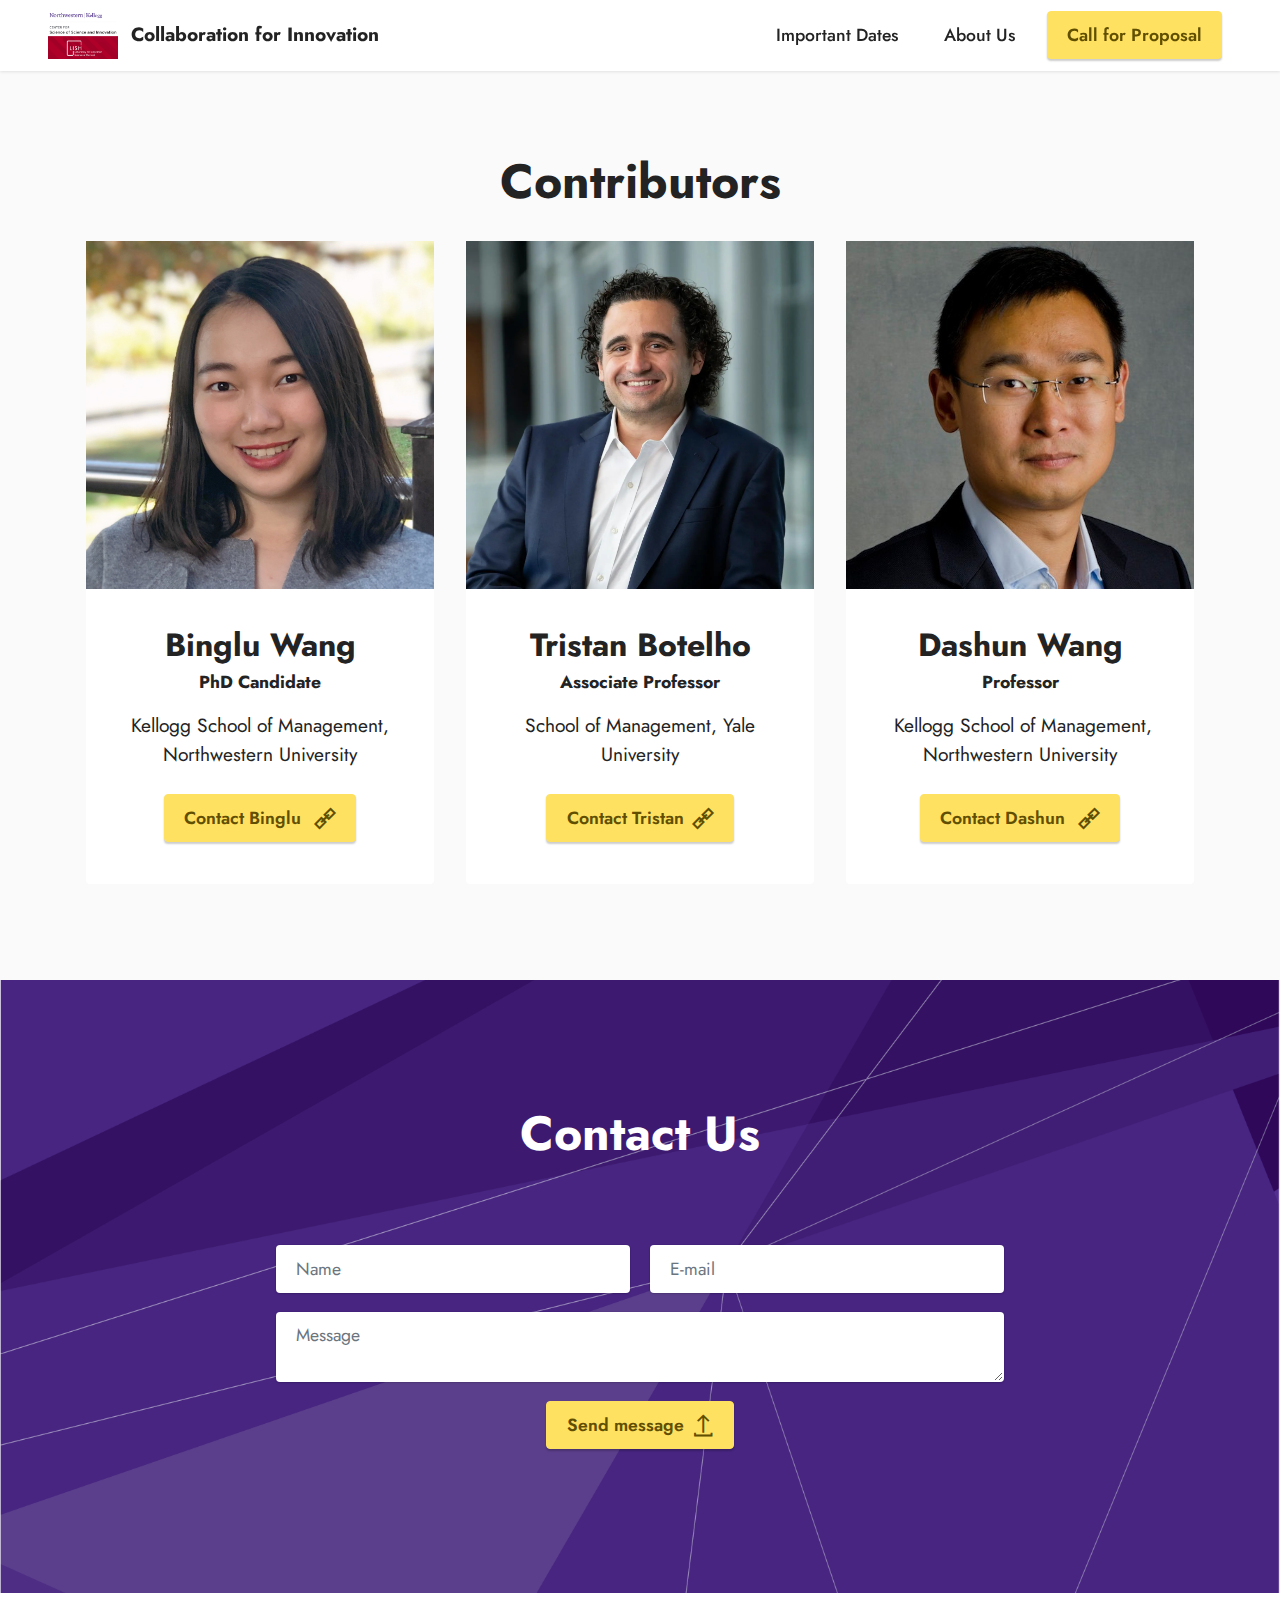
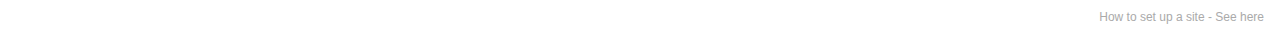
==== about-us.html @ 2aec9f3c "Add files via upload" ====
<!DOCTYPE html>
<html  >
<head>
  <!-- Site made with Mobirise Website Builder v5.2.0, https://mobirise.com -->
  <meta charset="UTF-8">
  <meta http-equiv="X-UA-Compatible" content="IE=edge">
  <meta name="generator" content="Mobirise v5.2.0, mobirise.com">
  <meta name="viewport" content="width=device-width, initial-scale=1, minimum-scale=1">
  <link rel="shortcut icon" href="assets/images/a192a496-a3c7-452c-8744-3ee07c7727b5.png" type="image/x-icon">
  <meta name="description" content="">
  
  
  <title>About Us</title>
  <link rel="stylesheet" href="assets/web/assets/mobirise-icons2/mobirise2.css">
  <link rel="stylesheet" href="assets/tether/tether.min.css">
  <link rel="stylesheet" href="assets/bootstrap/css/bootstrap.min.css">
  <link rel="stylesheet" href="assets/bootstrap/css/bootstrap-grid.min.css">
  <link rel="stylesheet" href="assets/bootstrap/css/bootstrap-reboot.min.css">
  <link rel="stylesheet" href="assets/dropdown/css/style.css">
  <link rel="stylesheet" href="assets/formstyler/jquery.formstyler.css">
  <link rel="stylesheet" href="assets/formstyler/jquery.formstyler.theme.css">
  <link rel="stylesheet" href="assets/datepicker/jquery.datetimepicker.min.css">
  <link rel="stylesheet" href="assets/socicon/css/styles.css">
  <link rel="stylesheet" href="assets/theme/css/style.css">
  <link rel="preload" as="style" href="assets/mobirise/css/mbr-additional.css"><link rel="stylesheet" href="assets/mobirise/css/mbr-additional.css" type="text/css">
  
  
  
  
</head>
<body>
  
  <section class="menu menu2 cid-toNkR1qIZm" once="menu" id="menu2-a">
    
    <nav class="navbar navbar-dropdown navbar-fixed-top navbar-expand-lg">
        <div class="container-fluid">
            <div class="navbar-brand">
                <span class="navbar-logo">
                    <a href="https://mobiri.se">
                        <img src="assets/images/a192a496-a3c7-452c-8744-3ee07c7727b5.png" alt="Mobirise" style="height: 3rem;">
                    </a>
                </span>
                <span class="navbar-caption-wrap"><a class="navbar-caption text-black display-7" href="https://mobiri.se">Collaboration for Innovation</a></span>
            </div>
            <button class="navbar-toggler" type="button" data-toggle="collapse" data-target="#navbarSupportedContent" aria-controls="navbarNavAltMarkup" aria-expanded="false" aria-label="Toggle navigation">
                <div class="hamburger">
                    <span></span>
                    <span></span>
                    <span></span>
                    <span></span>
                </div>
            </button>
            <div class="collapse navbar-collapse" id="navbarSupportedContent">
                <ul class="navbar-nav nav-dropdown" data-app-modern-menu="true"><li class="nav-item"><a class="nav-link link text-black text-primary display-4" href="important-dates.html">
                            Important Dates</a></li>
                    <li class="nav-item"><a class="nav-link link text-black text-primary display-4" href="about-us.html">About Us</a>
                    </li></ul>
                
                <div class="navbar-buttons mbr-section-btn"><a class="btn btn-warning display-4" href="call-for proposal.html">
                        Call for Proposal</a></div>
            </div>
        </div>
    </nav>
</section>

<section class="team1 cid-tuKtBDXhlt" id="team1-c">
    

    
    <div class="container">
        <div class="row justify-content-center">
            <div class="col-12">
                <h3 class="mbr-section-title mbr-fonts-style align-center mb-4 display-2"><strong>Contributors</strong></h3>
                
            </div>
            <div class="col-sm-6 col-lg-4">
                <div class="card-wrap">
                    <div class="image-wrap">
                        <img src="assets/images/binglu-1.jpeg" alt="">
                    </div>
                    <div class="content-wrap">
                        <h5 class="mbr-section-title card-title mbr-fonts-style align-center m-0 display-5"><strong>Binglu Wang</strong></h5>
                        <h6 class="mbr-role mbr-fonts-style align-center mb-3 display-4"><strong>PhD Candidate</strong></h6>
                        <p class="card-text mbr-fonts-style align-center display-7">Kellogg School of Management, Northwestern University
                        </p>
                        
                        <div class="mbr-section-btn card-btn align-center"><a class="btn btn-warning display-4" href="mailto:binglu.wang@kellogg.northwestern.edu"><span class="mobi-mbri mobi-mbri-link mbr-iconfont mbr-iconfont-btn"></span>Contact Binglu&nbsp;</a></div>
                    </div>
                </div>
            </div>

            <div class="col-sm-6 col-lg-4">
                <div class="card-wrap">
                    <div class="image-wrap">
                        <img src="assets/images/tbotelho.webp" alt="">
                    </div>
                    <div class="content-wrap">
                        <h5 class="mbr-section-title card-title mbr-fonts-style align-center m-0 display-5"><strong>Tristan Botelho</strong></h5>
                        <h6 class="mbr-role mbr-fonts-style align-center mb-3 display-4"><strong>Associate Professor</strong></h6>
                        <p class="card-text mbr-fonts-style align-center display-7">School of Management, Yale University<br></p>
                        
                        <div class="mbr-section-btn card-btn align-center"><a class="btn btn-warning display-4" href="https://som.yale.edu/faculty-research/faculty-directory/tristan-l-botelho"><span class="mobi-mbri mobi-mbri-link mbr-iconfont mbr-iconfont-btn"></span>Contact Tristan</a></div>
                    </div>
                </div>
            </div>

            <div class="col-sm-6 col-lg-4">
                <div class="card-wrap">
                    <div class="image-wrap">
                        <img src="assets/images/dashing-wang-1.jpeg" alt="">
                    </div>
                    <div class="content-wrap">
                        <h5 class="mbr-section-title card-title mbr-fonts-style align-center m-0 display-5">
                            <strong>Dashun Wang</strong></h5>
                        <h6 class="mbr-role mbr-fonts-style align-center mb-3 display-4">
                            <strong>Professor</strong>
                        </h6>
                        <p class="card-text mbr-fonts-style align-center display-7">&nbsp;Kellogg School of Management, Northwestern University
                        </p>
                        
                        <div class="mbr-section-btn card-btn align-center"><a class="btn btn-warning display-4" href="https://www.kellogg.northwestern.edu/faculty/directory/wang_dashun.aspx"><span class="mobi-mbri mobi-mbri-link mbr-iconfont mbr-iconfont-btn"></span>Contact Dashun&nbsp;</a></div>
                    </div>
                </div>
            </div>

            
        </div>
    </div>
</section>

<section class="form5 cid-tuKyHoojob" id="form5-g">
    
    <div class="mbr-overlay"></div>
    <div class="container">
        <div class="mbr-section-head">
            <h3 class="mbr-section-title mbr-fonts-style align-center mb-0 display-2">
                <strong>Contact Us</strong><br><strong><br></strong>
            </h3>
            
        </div>
        <div class="row justify-content-center mt-4">
            <div class="col-lg-8 mx-auto mbr-form" data-form-type="formoid">
                <form action="https://mobirise.eu/" method="POST" class="mbr-form form-with-styler" data-form-title="Form Name"><input type="hidden" name="email" data-form-email="true" value="kpJr7bATNs/pTnfiSLLug54b9kspSmUV73ki/yf59IOdaoMj2is+nvwCNd4YEeCrp6kJ9jCgdcTSS6qX8JruE2IB+7jsBFWHZDF2iXm9hGoOJiWMYjoKpvJuXTMIxbUZ">
                    <div class="">
                        <div hidden="hidden" data-form-alert="" class="alert alert-success col-12">Thanks! we'll get back to you soon!</div>
                        <div hidden="hidden" data-form-alert-danger="" class="alert alert-danger col-12">Oops...! some
                            problem!</div>
                    </div>
                    <div class="dragArea row">
                        <div class="col-md col-sm-12 form-group" data-for="name">
                            <input type="text" name="name" placeholder="Name" data-form-field="name" class="form-control" value="" id="name-form5-g">
                        </div>
                        <div class="col-md col-sm-12 form-group" data-for="email">
                            <input type="email" name="email" placeholder="E-mail" data-form-field="email" class="form-control" value="" id="email-form5-g">
                        </div>
                        
                        <div class="col-12 form-group" data-for="textarea">
                            <textarea name="textarea" placeholder="Message" data-form-field="textarea" class="form-control" id="textarea-form5-g"></textarea>
                        </div>
                        <div class="col-lg-12 col-md-12 col-sm-12 align-center mbr-section-btn"><button type="submit" class="btn btn-warning display-4"><span class="mobi-mbri mobi-mbri-upload mbr-iconfont mbr-iconfont-btn"></span>Send message</button></div>
                    </div>
                </form>
            </div>
        </div>
    </div>
</section><section style="background-color: #fff; font-family: -apple-system, BlinkMacSystemFont, 'Segoe UI', 'Roboto', 'Helvetica Neue', Arial, sans-serif; color:#aaa; font-size:12px; padding: 0; align-items: center; display: flex;"><a href="https://mobirise.site/a" style="flex: 1 1; height: 3rem; padding-left: 1rem;"></a><p style="flex: 0 0 auto; margin:0; padding-right:1rem;">How to set up a site - <a href="https://mobirise.site/x" style="color:#aaa;">See here</a></p></section><script src="assets/web/assets/jquery/jquery.min.js"></script>  <script src="assets/popper/popper.min.js"></script>  <script src="assets/tether/tether.min.js"></script>  <script src="assets/bootstrap/js/bootstrap.min.js"></script>  <script src="assets/smoothscroll/smooth-scroll.js"></script>  <script src="assets/dropdown/js/nav-dropdown.js"></script>  <script src="assets/dropdown/js/navbar-dropdown.js"></script>  <script src="assets/touchswipe/jquery.touch-swipe.min.js"></script>  <script src="assets/formstyler/jquery.formstyler.js"></script>  <script src="assets/formstyler/jquery.formstyler.min.js"></script>  <script src="assets/datepicker/jquery.datetimepicker.full.js"></script>  <script src="assets/theme/js/script.js"></script>  <script src="assets/formoid/formoid.min.js"></script>  
  
  
</body>
</html>
---- assets/web/assets/mobirise-icons2/mobirise2.css ----
@font-face {
  font-family: 'Moririse2';
  font-display: swap;
  src:  url('mobirise2.eot?f2bix4');
  src:  url('mobirise2.eot?f2bix4#iefix') format('embedded-opentype'),
    url('mobirise2.ttf?f2bix4') format('truetype'),
    url('mobirise2.woff?f2bix4') format('woff'),
    url('mobirise2.svg?f2bix4#mobirise2') format('svg');
  font-weight: normal;
  font-style: normal;
}

[class^="mobi-"], [class*=" mobi-"] {
  /* use !important to prevent issues with browser extensions that change fonts */
  font-family: 'Moririse2' !important;
  speak: none;
  font-style: normal;
  font-weight: normal;
  font-variant: normal;
  text-transform: none;
  line-height: 1;

  /* Better Font Rendering =========== */
  -webkit-font-smoothing: antialiased;
  -moz-osx-font-smoothing: grayscale;
}

.mobi-mbri-add-submenu:before {
  content: "\e900";
}
.mobi-mbri-alert:before {
  content: "\e901";
}
.mobi-mbri-align-center:before {
  content: "\e902";
}
.mobi-mbri-align-justify:before {
  content: "\e903";
}
.mobi-mbri-align-left:before {
  content: "\e904";
}
.mobi-mbri-align-right:before {
  content: "\e905";
}
.mobi-mbri-android:before {
  content: "\e906";
}
.mobi-mbri-apple:before {
  content: "\e907";
}
.mobi-mbri-arrow-down:before {
  content: "\e908";
}
.mobi-mbri-arrow-next:before {
  content: "\e909";
}
.mobi-mbri-arrow-prev:before {
  content: "\e90a";
}
.mobi-mbri-arrow-up:before {
  content: "\e90b";
}
.mobi-mbri-bold:before {
  content: "\e90c";
}
.mobi-mbri-bookmark:before {
  content: "\e90d";
}
.mobi-mbri-bootstrap:before {
  content: "\e90e";
}
.mobi-mbri-briefcase:before {
  content: "\e90f";
}
.mobi-mbri-browse:before {
  content: "\e910";
}
.mobi-mbri-bulleted-list:before {
  content: "\e911";
}
.mobi-mbri-calendar:before {
  content: "\e912";
}
.mobi-mbri-camera:before {
  content: "\e913";
}
.mobi-mbri-cart-add:before {
  content: "\e914";
}
.mobi-mbri-cart-full:before {
  content: "\e915";
}
.mobi-mbri-cash:before {
  content: "\e916";
}
.mobi-mbri-change-style:before {
  content: "\e917";
}
.mobi-mbri-chat:before {
  content: "\e918";
}
.mobi-mbri-clock:before {
  content: "\e919";
}
.mobi-mbri-close:before {
  content: "\e91a";
}
.mobi-mbri-cloud:before {
  content: "\e91b";
}
.mobi-mbri-code:before {
  content: "\e91c";
}
.mobi-mbri-contact-form:before {
  content: "\e91d";
}
.mobi-mbri-credit-card:before {
  content: "\e91e";
}
.mobi-mbri-cursor-click:before {
  content: "\e91f";
}
.mobi-mbri-cust-feedback:before {
  content: "\e920";
}
.mobi-mbri-database:before {
  content: "\e921";
}
.mobi-mbri-delivery:before {
  content: "\e922";
}
.mobi-mbri-desktop:before {
  content: "\e923";
}
.mobi-mbri-devices:before {
  content: "\e924";
}
.mobi-mbri-down:before {
  content: "\e925";
}
.mobi-mbri-download-2:before {
  content: "\e926";
}
.mobi-mbri-download:before {
  content: "\e927";
}
.mobi-mbri-drag-n-drop-2:before {
  content: "\e928";
}
.mobi-mbri-drag-n-drop:before {
  content: "\e929";
}
.mobi-mbri-edit-2:before {
  content: "\e92a";
}
.mobi-mbri-edit:before {
  content: "\e92b";
}
.mobi-mbri-error:before {
  content: "\e92c";
}
.mobi-mbri-extension:before {
  content: "\e92d";
}
.mobi-mbri-features:before {
  content: "\e92e";
}
.mobi-mbri-file:before {
  content: "\e92f";
}
.mobi-mbri-flag:before {
  content: "\e930";
}
.mobi-mbri-folder:before {
  content: "\e931";
}
.mobi-mbri-gift:before {
  content: "\e932";
}
.mobi-mbri-github:before {
  content: "\e933";
}
.mobi-mbri-globe-2:before {
  content: "\e934";
}
.mobi-mbri-globe:before {
  content: "\e935";
}
.mobi-mbri-growing-chart:before {
  content: "\e936";
}
.mobi-mbri-hearth:before {
  content: "\e937";
}
.mobi-mbri-help:before {
  content: "\e938";
}
.mobi-mbri-home:before {
  content: "\e939";
}
.mobi-mbri-hot-cup:before {
  content: "\e93a";
}
.mobi-mbri-idea:before {
  content: "\e93b";
}
.mobi-mbri-image-gallery:before {
  content: "\e93c";
}
.mobi-mbri-image-slider:before {
  content: "\e93d";
}
.mobi-mbri-info:before {
  content: "\e93e";
}
.mobi-mbri-italic:before {
  content: "\e93f";
}
.mobi-mbri-key:before {
  content: "\e940";
}
.mobi-mbri-laptop:before {
  content: "\e941";
}
.mobi-mbri-layers:before {
  content: "\e942";
}
.mobi-mbri-left-right:before {
  content: "\e943";
}
.mobi-mbri-left:before {
  content: "\e944";
}
.mobi-mbri-letter:before {
  content: "\e945";
}
.mobi-mbri-like:before {
  content: "\e946";
}
.mobi-mbri-link:before {
  content: "\e947";
}
.mobi-mbri-lock:before {
  content: "\e948";
}
.mobi-mbri-login:before {
  content: "\e949";
}
.mobi-mbri-logout:before {
  content: "\e94a";
}
.mobi-mbri-magic-stick:before {
  content: "\e94b";
}
.mobi-mbri-map-pin:before {
  content: "\e94c";
}
.mobi-mbri-menu:before {
  content: "\e94d";
}
.mobi-mbri-mobile-2:before {
  content: "\e94e";
}
.mobi-mbri-mobile-horizontal:before {
  content: "\e94f";
}
.mobi-mbri-mobile:before {
  content: "\e950";
}
.mobi-mbri-mobirise:before {
  content: "\e951";
}
.mobi-mbri-more-horizontal:before {
  content: "\e952";
}
.mobi-mbri-more-vertical:before {
  content: "\e953";
}
.mobi-mbri-music:before {
  content: "\e954";
}
.mobi-mbri-new-file:before {
  content: "\e955";
}
.mobi-mbri-numbered-list:before {
  content: "\e956";
}
.mobi-mbri-opened-folder:before {
  content: "\e957";
}
.mobi-mbri-pages:before {
  content: "\e958";
}
.mobi-mbri-paper-plane:before {
  content: "\e959";
}
.mobi-mbri-paperclip:before {
  content: "\e95a";
}
.mobi-mbri-phone:before {
  content: "\e95b";
}
.mobi-mbri-photo:before {
  content: "\e95c";
}
.mobi-mbri-photos:before {
  content: "\e95d";
}
.mobi-mbri-pin:before {
  content: "\e95e";
}
.mobi-mbri-play:before {
  content: "\e95f";
}
.mobi-mbri-plus:before {
  content: "\e960";
}
.mobi-mbri-preview:before {
  content: "\e961";
}
.mobi-mbri-print:before {
  content: "\e962";
}
.mobi-mbri-protect:before {
  content: "\e963";
}
.mobi-mbri-question:before {
  content: "\e964";
}
.mobi-mbri-quote-left:before {
  content: "\e965";
}
.mobi-mbri-quote-right:before {
  content: "\e966";
}
.mobi-mbri-redo:before {
  content: "\e967";
}
.mobi-mbri-refresh:before {
  content: "\e968";
}
.mobi-mbri-responsive-2:before {
  content: "\e969";
}
.mobi-mbri-responsive:before {
  content: "\e96a";
}
.mobi-mbri-right:before {
  content: "\e96b";
}
.mobi-mbri-rocket:before {
  content: "\e96c";
}
.mobi-mbri-sad-face:before {
  content: "\e96d";
}
.mobi-mbri-sale:before {
  content: "\e96e";
}
.mobi-mbri-save:before {
  content: "\e96f";
}
.mobi-mbri-search:before {
  content: "\e970";
}
.mobi-mbri-setting-2:before {
  content: "\e971";
}
.mobi-mbri-setting-3:before {
  content: "\e972";
}
.mobi-mbri-setting:before {
  content: "\e973";
}
.mobi-mbri-share:before {
  content: "\e974";
}
.mobi-mbri-shopping-bag:before {
  content: "\e975";
}
.mobi-mbri-shopping-basket:before {
  content: "\e976";
}
.mobi-mbri-shopping-cart:before {
  content: "\e977";
}
.mobi-mbri-sites:before {
  content: "\e978";
}
.mobi-mbri-smile-face:before {
  content: "\e979";
}
.mobi-mbri-speed:before {
  content: "\e97a";
}
.mobi-mbri-star:before {
  content: "\e97b";
}
.mobi-mbri-success:before {
  content: "\e97c";
}
.mobi-mbri-sun:before {
  content: "\e97d";
}
.mobi-mbri-sun2:before {
  content: "\e97e";
}
.mobi-mbri-tablet-vertical:before {
  content: "\e97f";
}
.mobi-mbri-tablet:before {
  content: "\e980";
}
.mobi-mbri-target:before {
  content: "\e981";
}
.mobi-mbri-timer:before {
  content: "\e982";
}
.mobi-mbri-to-ftp:before {
  content: "\e983";
}
.mobi-mbri-to-local-drive:before {
  content: "\e984";
}
.mobi-mbri-touch-swipe:before {
  content: "\e985";
}
.mobi-mbri-touch:before {
  content: "\e986";
}
.mobi-mbri-trash:before {
  content: "\e987";
}
.mobi-mbri-underline:before {
  content: "\e988";
}
.mobi-mbri-undo:before {
  content: "\e989";
}
.mobi-mbri-unlink:before {
  content: "\e98a";
}
.mobi-mbri-unlock:before {
  content: "\e98b";
}
.mobi-mbri-up-down:before {
  content: "\e98c";
}
.mobi-mbri-up:before {
  content: "\e98d";
}
.mobi-mbri-update:before {
  content: "\e98e";
}
.mobi-mbri-upload-2:before {
  content: "\e98f";
}
.mobi-mbri-upload:before {
  content: "\e990";
}
.mobi-mbri-user-2:before {
  content: "\e991";
}
.mobi-mbri-user:before {
  content: "\e992";
}
.mobi-mbri-users:before {
  content: "\e993";
}
.mobi-mbri-video-play:before {
  content: "\e994";
}
.mobi-mbri-video:before {
  content: "\e995";
}
.mobi-mbri-watch:before {
  content: "\e996";
}
.mobi-mbri-website-theme-2:before {
  content: "\e997";
}
.mobi-mbri-website-theme:before {
  content: "\e998";
}
.mobi-mbri-wifi:before {
  content: "\e999";
}
.mobi-mbri-windows:before {
  content: "\e99a";
}
.mobi-mbri-zoom-in:before {
  content: "\e99b";
}
.mobi-mbri-zoom-out:before {
  content: "\e99c";
}
---- assets/dropdown/css/style.css ----
.navbar-dropdown {
  left: 0;
  padding: 0;
  position: absolute;
  right: 0;
  top: 0;
  transition: all 0.45s ease;
  z-index: 1030;
  background: #282828; }
  .navbar-dropdown .navbar-logo {
    margin-right: 0.8rem;
    transition: margin 0.3s ease-in-out;
    vertical-align: middle; }
    .navbar-dropdown .navbar-logo img {
      height: 3.125rem;
      transition: all 0.3s ease-in-out; }
    .navbar-dropdown .navbar-logo.mbr-iconfont {
      font-size: 3.125rem;
      line-height: 3.125rem; }
  .navbar-dropdown .navbar-caption {
    font-weight: 700;
    white-space: normal;
    vertical-align: -4px;
    line-height: 3.125rem !important; }
    .navbar-dropdown .navbar-caption, .navbar-dropdown .navbar-caption:hover {
      color: inherit;
      text-decoration: none; }
  .navbar-dropdown .mbr-iconfont + .navbar-caption {
    vertical-align: -1px; }
  .navbar-dropdown.navbar-fixed-top {
    position: fixed; }
  .navbar-dropdown .navbar-brand span {
    vertical-align: -4px; }
  .navbar-dropdown.bg-color.transparent {
    background: none; }
  .navbar-dropdown.navbar-short .navbar-brand {
    padding: 0.625rem 0; }
    .navbar-dropdown.navbar-short .navbar-brand span {
      vertical-align: -1px; }
  .navbar-dropdown.navbar-short .navbar-caption {
    line-height: 2.375rem !important;
    vertical-align: -2px; }
  .navbar-dropdown.navbar-short .navbar-logo {
    margin-right: 0.5rem; }
    .navbar-dropdown.navbar-short .navbar-logo img {
      height: 2.375rem; }
    .navbar-dropdown.navbar-short .navbar-logo.mbr-iconfont {
      font-size: 2.375rem;
      line-height: 2.375rem; }
  .navbar-dropdown.navbar-short .mbr-table-cell {
    height: 3.625rem; }
  .navbar-dropdown .navbar-close {
    left: 0.6875rem;
    position: fixed;
    top: 0.75rem;
    z-index: 1000; }
  .navbar-dropdown .hamburger-icon {
    content: "";
    display: inline-block;
    vertical-align: middle;
    width: 16px;
    -webkit-box-shadow: 0 -6px 0 1px #282828,0 0 0 1px #282828,0 6px 0 1px #282828;
    -moz-box-shadow: 0 -6px 0 1px #282828,0 0 0 1px #282828,0 6px 0 1px #282828;
    box-shadow: 0 -6px 0 1px #282828,0 0 0 1px #282828,0 6px 0 1px #282828; }

.dropdown-menu .dropdown-toggle[data-toggle="dropdown-submenu"]::after {
  border-bottom: 0.35em solid transparent;
  border-left: 0.35em solid;
  border-right: 0;
  border-top: 0.35em solid transparent;
  margin-left: 0.3rem; }

.dropdown-menu .dropdown-item:focus {
  outline: 0; }

.nav-dropdown {
  font-size: 0.75rem;
  font-weight: 500;
  height: auto !important; }
  .nav-dropdown .nav-btn {
    padding-left: 1rem; }
  .nav-dropdown .link {
    margin: .667em 1.667em;
    font-weight: 500;
    padding: 0;
    transition: color .2s ease-in-out; }
    .nav-dropdown .link.dropdown-toggle {
      margin-right: 2.583em; }
      .nav-dropdown .link.dropdown-toggle::after {
        margin-left: .25rem;
        border-top: 0.35em solid;
        border-right: 0.35em solid transparent;
        border-left: 0.35em solid transparent;
        border-bottom: 0; }
      .nav-dropdown .link.dropdown-toggle[aria-expanded="true"] {
        margin: 0;
        padding: 0.667em 3.263em  0.667em 1.667em; }
  .nav-dropdown .link::after,
  .nav-dropdown .dropdown-item::after {
    color: inherit; }
  .nav-dropdown .btn {
    font-size: 0.75rem;
    font-weight: 700;
    letter-spacing: 0;
    margin-bottom: 0;
    padding-left: 1.25rem;
    padding-right: 1.25rem; }
  .nav-dropdown .dropdown-menu {
    border-radius: 0;
    border: 0;
    left: 0;
    margin: 0;
    padding-bottom: 1.25rem;
    padding-top: 1.25rem;
    position: relative; }
  .nav-dropdown .dropdown-submenu {
    margin-left: 0.125rem;
    top: 0; }
  .nav-dropdown .dropdown-item {
    font-weight: 500;
    line-height: 2;
    padding: 0.3846em 4.615em 0.3846em 1.5385em;
    position: relative;
    transition: color .2s ease-in-out, background-color .2s ease-in-out; }
    .nav-dropdown .dropdown-item::after {
      margin-top: -0.3077em;
      position: absolute;
      right: 1.1538em;
      top: 50%; }
    .nav-dropdown .dropdown-item:focus, .nav-dropdown .dropdown-item:hover {
      background: none; }

@media (max-width: 767px) {
  .nav-dropdown.navbar-toggleable-sm {
    bottom: 0;
    display: none;
    left: 0;
    overflow-x: hidden;
    position: fixed;
    top: 0;
    transform: translateX(-100%);
    -ms-transform: translateX(-100%);
    -webkit-transform: translateX(-100%);
    width: 18.75rem;
    z-index: 999; } }
.nav-dropdown.navbar-toggleable-xl {
  bottom: 0;
  display: none;
  left: 0;
  overflow-x: hidden;
  position: fixed;
  top: 0;
  transform: translateX(-100%);
  -ms-transform: translateX(-100%);
  -webkit-transform: translateX(-100%);
  width: 18.75rem;
  z-index: 999; }

.nav-dropdown-sm {
  display: block !important;
  overflow-x: hidden;
  overflow: auto;
  padding-top: 3.875rem; }
  .nav-dropdown-sm::after {
    content: "";
    display: block;
    height: 3rem;
    width: 100%; }
  .nav-dropdown-sm.collapse.in ~ .navbar-close {
    display: block !important; }
  .nav-dropdown-sm.collapsing, .nav-dropdown-sm.collapse.in {
    transform: translateX(0);
    -ms-transform: translateX(0);
    -webkit-transform: translateX(0);
    transition: all 0.25s ease-out;
    -webkit-transition: all 0.25s ease-out;
    background: #282828; }
  .nav-dropdown-sm.collapsing[aria-expanded="false"] {
    transform: translateX(-100%);
    -ms-transform: translateX(-100%);
    -webkit-transform: translateX(-100%); }
  .nav-dropdown-sm .nav-item {
    display: block;
    margin-left: 0 !important;
    padding-left: 0; }
  .nav-dropdown-sm .link,
  .nav-dropdown-sm .dropdown-item {
    border-top: 1px dotted rgba(255, 255, 255, 0.1);
    font-size: 0.8125rem;
    line-height: 1.6;
    margin: 0 !important;
    padding: 0.875rem 2.4rem 0.875rem 1.5625rem !important;
    position: relative;
    white-space: normal; }
    .nav-dropdown-sm .link:focus, .nav-dropdown-sm .link:hover,
    .nav-dropdown-sm .dropdown-item:focus,
    .nav-dropdown-sm .dropdown-item:hover {
      background: rgba(0, 0, 0, 0.2) !important;
      color: #c0a375; }
  .nav-dropdown-sm .nav-btn {
    position: relative;
    padding: 1.5625rem 1.5625rem 0 1.5625rem; }
    .nav-dropdown-sm .nav-btn::before {
      border-top: 1px dotted rgba(255, 255, 255, 0.1);
      content: "";
      left: 0;
      position: absolute;
      top: 0;
      width: 100%; }
    .nav-dropdown-sm .nav-btn + .nav-btn {
      padding-top: 0.625rem; }
      .nav-dropdown-sm .nav-btn + .nav-btn::before {
        display: none; }
  .nav-dropdown-sm .btn {
    padding: 0.625rem 0; }
  .nav-dropdown-sm .dropdown-toggle[data-toggle="dropdown-submenu"]::after {
    margin-left: .25rem;
    border-top: 0.35em solid;
    border-right: 0.35em solid transparent;
    border-left: 0.35em solid transparent;
    border-bottom: 0; }
  .nav-dropdown-sm .dropdown-toggle[data-toggle="dropdown-submenu"][aria-expanded="true"]::after {
    border-top: 0;
    border-right: 0.35em solid transparent;
    border-left: 0.35em solid transparent;
    border-bottom: 0.35em solid; }
  .nav-dropdown-sm .dropdown-menu {
    margin: 0;
    padding: 0;
    position: relative;
    top: 0;
    left: 0;
    width: 100%;
    border: 0;
    float: none;
    border-radius: 0;
    background: none; }
  .nav-dropdown-sm .dropdown-submenu {
    left: 100%;
    margin-left: 0.125rem;
    margin-top: -1.25rem;
    top: 0; }

.navbar-toggleable-sm .nav-dropdown .dropdown-menu {
  position: absolute; }

.navbar-toggleable-sm .nav-dropdown .dropdown-submenu {
  left: 100%;
  margin-left: 0.125rem;
  margin-top: -1.25rem;
  top: 0; }

.navbar-toggleable-sm.opened .nav-dropdown .dropdown-menu {
  position: relative; }

.navbar-toggleable-sm.opened .nav-dropdown .dropdown-submenu {
  left: 0;
  margin-left: 00rem;
  margin-top: 0rem;
  top: 0; }

.is-builder .nav-dropdown.collapsing {
  transition: none !important; }

/*# sourceMappingURL=style.css.map */
---- assets/socicon/css/styles.css ----
@charset "UTF-8";

@font-face {
  font-family: 'Socicon';
  src:  url('../fonts/socicon.eot');
  src:  url('../fonts/socicon.eot?#iefix') format('embedded-opentype'),
    url('../fonts/socicon.woff2') format('woff2'),
    url('../fonts/socicon.ttf') format('truetype'),
    url('../fonts/socicon.woff') format('woff'),
    url('../fonts/socicon.svg#socicon') format('svg');
  font-weight: normal;
  font-style: normal;
}

[data-icon]:before {
  font-family: "socicon" !important;
  content: attr(data-icon);
  font-style: normal !important;
  font-weight: normal !important;
  font-variant: normal !important;
  text-transform: none !important;
  speak: none;
  line-height: 1;
  -webkit-font-smoothing: antialiased;
  -moz-osx-font-smoothing: grayscale;
}

[class^="socicon-"], [class*=" socicon-"] {
  /* use !important to prevent issues with browser extensions that change fonts */
  font-family: 'Socicon' !important;
  speak: none;
  font-style: normal;
  font-weight: normal;
  font-variant: normal;
  text-transform: none;
  line-height: 1;

  /* Better Font Rendering =========== */
  -webkit-font-smoothing: antialiased;
  -moz-osx-font-smoothing: grayscale;
}

.socicon-eitaa:before {
  content: "\e97c";
}
.socicon-soroush:before {
  content: "\e97d";
}
.socicon-bale:before {
  content: "\e97e";
}
.socicon-zazzle:before {
  content: "\e97b";
}
.socicon-society6:before {
  content: "\e97a";
}
.socicon-redbubble:before {
  content: "\e979";
}
.socicon-avvo:before {
  content: "\e978";
}
.socicon-stitcher:before {
  content: "\e977";
}
.socicon-googlehangouts:before {
  content: "\e974";
}
.socicon-dlive:before {
  content: "\e975";
}
.socicon-vsco:before {
  content: "\e976";
}
.socicon-flipboard:before {
  content: "\e973";
}
.socicon-ubuntu:before {
  content: "\e958";
}
.socicon-artstation:before {
  content: "\e959";
}
.socicon-invision:before {
  content: "\e95a";
}
.socicon-torial:before {
  content: "\e95b";
}
.socicon-collectorz:before {
  content: "\e95c";
}
.socicon-seenthis:before {
  content: "\e95d";
}
.socicon-googleplaymusic:before {
  content: "\e95e";
}
.socicon-debian:before {
  content: "\e95f";
}
.socicon-filmfreeway:before {
  content: "\e960";
}
.socicon-gnome:before {
  content: "\e961";
}
.socicon-itchio:before {
  content: "\e962";
}
.socicon-jamendo:before {
  content: "\e963";
}
.socicon-mix:before {
  content: "\e964";
}
.socicon-sharepoint:before {
  content: "\e965";
}
.socicon-tinder:before {
  content: "\e966";
}
.socicon-windguru:before {
  content: "\e967";
}
.socicon-cdbaby:before {
  content: "\e968";
}
.socicon-elementaryos:before {
  content: "\e969";
}
.socicon-stage32:before {
  content: "\e96a";
}
.socicon-tiktok:before {
  content: "\e96b";
}
.socicon-gitter:before {
  content: "\e96c";
}
.socicon-letterboxd:before {
  content: "\e96d";
}
.socicon-threema:before {
  content: "\e96e";
}
.socicon-splice:before {
  content: "\e96f";
}
.socicon-metapop:before {
  content: "\e970";
}
.socicon-naver:before {
  content: "\e971";
}
.socicon-remote:before {
  content: "\e972";
}
.socicon-internet:before {
  content: "\e957";
}
.socicon-moddb:before {
  content: "\e94b";
}
.socicon-indiedb:before {
  content: "\e94c";
}
.socicon-traxsource:before {
  content: "\e94d";
}
.socicon-gamefor:before {
  content: "\e94e";
}
.socicon-pixiv:before {
  content: "\e94f";
}
.socicon-myanimelist:before {
  content: "\e950";
}
.socicon-blackberry:before {
  content: "\e951";
}
.socicon-wickr:before {
  content: "\e952";
}
.socicon-spip:before {
  content: "\e953";
}
.socicon-napster:before {
  content: "\e954";
}
.socicon-beatport:before {
  content: "\e955";
}
.socicon-hackerone:before {
  content: "\e956";
}
.socicon-hackernews:before {
  content: "\e946";
}
.socicon-smashwords:before {
  content: "\e947";
}
.socicon-kobo:before {
  content: "\e948";
}
.socicon-bookbub:before {
  content: "\e949";
}
.socicon-mailru:before {
  content: "\e94a";
}
.socicon-gitlab:before {
  content: "\e945";
}
.socicon-instructables:before {
  content: "\e944";
}
.socicon-portfolio:before {
  content: "\e943";
}
.socicon-codered:before {
  content: "\e940";
}
.socicon-origin:before {
  content: "\e941";
}
.socicon-nextdoor:before {
  content: "\e942";
}
.socicon-udemy:before {
  content: "\e93f";
}
.socicon-livemaster:before {
  content: "\e93e";
}
.socicon-crunchbase:before {
  content: "\e93b";
}
.socicon-homefy:before {
  content: "\e93c";
}
.socicon-calendly:before {
  content: "\e93d";
}
.socicon-realtor:before {
  content: "\e90f";
}
.socicon-tidal:before {
  content: "\e910";
}
.socicon-qobuz:before {
  content: "\e911";
}
.socicon-natgeo:before {
  content: "\e912";
}
.socicon-mastodon:before {
  content: "\e913";
}
.socicon-unsplash:before {
  content: "\e914";
}
.socicon-homeadvisor:before {
  content: "\e915";
}
.socicon-angieslist:before {
  content: "\e916";
}
.socicon-codepen:before {
  content: "\e917";
}
.socicon-slack:before {
  content: "\e918";
}
.socicon-openaigym:before {
  content: "\e919";
}
.socicon-logmein:before {
  content: "\e91a";
}
.socicon-fiverr:before {
  content: "\e91b";
}
.socicon-gotomeeting:before {
  content: "\e91c";
}
.socicon-aliexpress:before {
  content: "\e91d";
}
.socicon-guru:before {
  content: "\e91e";
}
.socicon-appstore:before {
  content: "\e91f";
}
.socicon-homes:before {
  content: "\e920";
}
.socicon-zoom:before {
  content: "\e921";
}
.socicon-alibaba:before {
  content: "\e922";
}
.socicon-craigslist:before {
  content: "\e923";
}
.socicon-wix:before {
  content: "\e924";
}
.socicon-redfin:before {
  content: "\e925";
}
.socicon-googlecalendar:before {
  content: "\e926";
}
.socicon-shopify:before {
  content: "\e927";
}
.socicon-freelancer:before {
  content: "\e928";
}
.socicon-seedrs:before {
  content: "\e929";
}
.socicon-bing:before {
  content: "\e92a";
}
.socicon-doodle:before {
  content: "\e92b";
}
.socicon-bonanza:before {
  content: "\e92c";
}
.socicon-squarespace:before {
  content: "\e92d";
}
.socicon-toptal:before {
  content: "\e92e";
}
.socicon-gust:before {
  content: "\e92f";
}
.socicon-ask:before {
  content: "\e930";
}
.socicon-trulia:before {
  content: "\e931";
}
.socicon-loomly:before {
  content: "\e932";
}
.socicon-ghost:before {
  content: "\e933";
}
.socicon-upwork:before {
  content: "\e934";
}
.socicon-fundable:before {
  content: "\e935";
}
.socicon-booking:before {
  content: "\e936";
}
.socicon-googlemaps:before {
  content: "\e937";
}
.socicon-zillow:before {
  content: "\e938";
}
.socicon-niconico:before {
  content: "\e939";
}
.socicon-toneden:before {
  content: "\e93a";
}
.socicon-augment:before {
  content: "\e908";
}
.socicon-bitbucket:before {
  content: "\e909";
}
.socicon-fyuse:before {
  content: "\e90a";
}
.socicon-yt-gaming:before {
  content: "\e90b";
}
.socicon-sketchfab:before {
  content: "\e90c";
}
.socicon-mobcrush:before {
  content: "\e90d";
}
.socicon-microsoft:before {
  content: "\e90e";
}
.socicon-pandora:before {
  content: "\e907";
}
.socicon-messenger:before {
  content: "\e906";
}
.socicon-gamewisp:before {
  content: "\e905";
}
.socicon-bloglovin:before {
  content: "\e904";
}
.socicon-tunein:before {
  content: "\e903";
}
.socicon-gamejolt:before {
  content: "\e901";
}
.socicon-trello:before {
  content: "\e902";
}
.socicon-spreadshirt:before {
  content: "\e900";
}
.socicon-500px:before {
  content: "\e000";
}
.socicon-8tracks:before {
  content: "\e001";
}
.socicon-airbnb:before {
  content: "\e002";
}
.socicon-alliance:before {
  content: "\e003";
}
.socicon-amazon:before {
  content: "\e004";
}
.socicon-amplement:before {
  content: "\e005";
}
.socicon-android:before {
  content: "\e006";
}
.socicon-angellist:before {
  content: "\e007";
}
.socicon-apple:before {
  content: "\e008";
}
.socicon-appnet:before {
  content: "\e009";
}
.socicon-baidu:before {
  content: "\e00a";
}
.socicon-bandcamp:before {
  content: "\e00b";
}
.socicon-battlenet:before {
  content: "\e00c";
}
.socicon-mixer:before {
  content: "\e00d";
}
.socicon-bebee:before {
  content: "\e00e";
}
.socicon-bebo:before {
  content: "\e00f";
}
.socicon-behance:before {
  content: "\e010";
}
.socicon-blizzard:before {
  content: "\e011";
}
.socicon-blogger:before {
  content: "\e012";
}
.socicon-buffer:before {
  content: "\e013";
}
.socicon-chrome:before {
  content: "\e014";
}
.socicon-coderwall:before {
  content: "\e015";
}
.socicon-curse:before {
  content: "\e016";
}
.socicon-dailymotion:before {
  content: "\e017";
}
.socicon-deezer:before {
  content: "\e018";
}
.socicon-delicious:before {
  content: "\e019";
}
.socicon-deviantart:before {
  content: "\e01a";
}
.socicon-diablo:before {
  content: "\e01b";
}
.socicon-digg:before {
  content: "\e01c";
}
.socicon-discord:before {
  content: "\e01d";
}
.socicon-disqus:before {
  content: "\e01e";
}
.socicon-douban:before {
  content: "\e01f";
}
.socicon-draugiem:before {
  content: "\e020";
}
.socicon-dribbble:before {
  content: "\e021";
}
.socicon-drupal:before {
  content: "\e022";
}
.socicon-ebay:before {
  content: "\e023";
}
.socicon-ello:before {
  content: "\e024";
}
.socicon-endomodo:before {
  content: "\e025";
}
.socicon-envato:before {
  content: "\e026";
}
.socicon-etsy:before {
  content: "\e027";
}
.socicon-facebook:before {
  content: "\e028";
}
.socicon-feedburner:before {
  content: "\e029";
}
.socicon-filmweb:before {
  content: "\e02a";
}
.socicon-firefox:before {
  content: "\e02b";
}
.socicon-flattr:before {
  content: "\e02c";
}
.socicon-flickr:before {
  content: "\e02d";
}
.socicon-formulr:before {
  content: "\e02e";
}
.socicon-forrst:before {
  content: "\e02f";
}
.socicon-foursquare:before {
  content: "\e030";
}
.socicon-friendfeed:before {
  content: "\e031";
}
.socicon-github:before {
  content: "\e032";
}
.socicon-goodreads:before {
  content: "\e033";
}
.socicon-google:before {
  content: "\e034";
}
.socicon-googlescholar:before {
  content: "\e035";
}
.socicon-googlegroups:before {
  content: "\e036";
}
.socicon-googlephotos:before {
  content: "\e037";
}
.socicon-googleplus:before {
  content: "\e038";
}
.socicon-grooveshark:before {
  content: "\e039";
}
.socicon-hackerrank:before {
  content: "\e03a";
}
.socicon-hearthstone:before {
  content: "\e03b";
}
.socicon-hellocoton:before {
  content: "\e03c";
}
.socicon-heroes:before {
  content: "\e03d";
}
.socicon-smashcast:before {
  content: "\e03e";
}
.socicon-horde:before {
  content: "\e03f";
}
.socicon-houzz:before {
  content: "\e040";
}
.socicon-icq:before {
  content: "\e041";
}
.socicon-identica:before {
  content: "\e042";
}
.socicon-imdb:before {
  content: "\e043";
}
.socicon-instagram:before {
  content: "\e044";
}
.socicon-issuu:before {
  content: "\e045";
}
.socicon-istock:before {
  content: "\e046";
}
.socicon-itunes:before {
  content: "\e047";
}
.socicon-keybase:before {
  content: "\e048";
}
.socicon-lanyrd:before {
  content: "\e049";
}
.socicon-lastfm:before {
  content: "\e04a";
}
.socicon-line:before {
  content: "\e04b";
}
.socicon-linkedin:before {
  content: "\e04c";
}
.socicon-livejournal:before {
  content: "\e04d";
}
.socicon-lyft:before {
  content: "\e04e";
}
.socicon-macos:before {
  content: "\e04f";
}
.socicon-mail:before {
  content: "\e050";
}
.socicon-medium:before {
  content: "\e051";
}
.socicon-meetup:before {
  content: "\e052";
}
.socicon-mixcloud:before {
  content: "\e053";
}
.socicon-modelmayhem:before {
  content: "\e054";
}
.socicon-mumble:before {
  content: "\e055";
}
.socicon-myspace:before {
  content: "\e056";
}
.socicon-newsvine:before {
  content: "\e057";
}
.socicon-nintendo:before {
  content: "\e058";
}
.socicon-npm:before {
  content: "\e059";
}
.socicon-odnoklassniki:before {
  content: "\e05a";
}
.socicon-openid:before {
  content: "\e05b";
}
.socicon-opera:before {
  content: "\e05c";
}
.socicon-outlook:before {
  content: "\e05d";
}
.socicon-overwatch:before {
  content: "\e05e";
}
.socicon-patreon:before {
  content: "\e05f";
}
.socicon-paypal:before {
  content: "\e060";
}
.socicon-periscope:before {
  content: "\e061";
}
.socicon-persona:before {
  content: "\e062";
}
.socicon-pinterest:before {
  content: "\e063";
}
.socicon-play:before {
  content: "\e064";
}
.socicon-player:before {
  content: "\e065";
}
.socicon-playstation:before {
  content: "\e066";
}
.socicon-pocket:before {
  content: "\e067";
}
.socicon-qq:before {
  content: "\e068";
}
.socicon-quora:before {
  content: "\e069";
}
.socicon-raidcall:before {
  content: "\e06a";
}
.socicon-ravelry:before {
  content: "\e06b";
}
.socicon-reddit:before {
  content: "\e06c";
}
.socicon-renren:before {
  content: "\e06d";
}
.socicon-researchgate:before {
  content: "\e06e";
}
.socicon-residentadvisor:before {
  content: "\e06f";
}
.socicon-reverbnation:before {
  content: "\e070";
}
.socicon-rss:before {
  content: "\e071";
}
.socicon-sharethis:before {
  content: "\e072";
}
.socicon-skype:before {
  content: "\e073";
}
.socicon-slideshare:before {
  content: "\e074";
}
.socicon-smugmug:before {
  content: "\e075";
}
.socicon-snapchat:before {
  content: "\e076";
}
.socicon-songkick:before {
  content: "\e077";
}
.socicon-soundcloud:before {
  content: "\e078";
}
.socicon-spotify:before {
  content: "\e079";
}
.socicon-stackexchange:before {
  content: "\e07a";
}
.socicon-stackoverflow:before {
  content: "\e07b";
}
.socicon-starcraft:before {
  content: "\e07c";
}
.socicon-stayfriends:before {
  content: "\e07d";
}
.socicon-steam:before {
  content: "\e07e";
}
.socicon-storehouse:before {
  content: "\e07f";
}
.socicon-strava:before {
  content: "\e080";
}
.socicon-streamjar:before {
  content: "\e081";
}
.socicon-stumbleupon:before {
  content: "\e082";
}
.socicon-swarm:before {
  content: "\e083";
}
.socicon-teamspeak:before {
  content: "\e084";
}
.socicon-teamviewer:before {
  content: "\e085";
}
.socicon-technorati:before {
  content: "\e086";
}
.socicon-telegram:before {
  content: "\e087";
}
.socicon-tripadvisor:before {
  content: "\e088";
}
.socicon-tripit:before {
  content: "\e089";
}
.socicon-triplej:before {
  content: "\e08a";
}
.socicon-tumblr:before {
  content: "\e08b";
}
.socicon-twitch:before {
  content: "\e08c";
}
.socicon-twitter:before {
  content: "\e08d";
}
.socicon-uber:before {
  content: "\e08e";
}
.socicon-ventrilo:before {
  content: "\e08f";
}
.socicon-viadeo:before {
  content: "\e090";
}
.socicon-viber:before {
  content: "\e091";
}
.socicon-viewbug:before {
  content: "\e092";
}
.socicon-vimeo:before {
  content: "\e093";
}
.socicon-vine:before {
  content: "\e094";
}
.socicon-vkontakte:before {
  content: "\e095";
}
.socicon-warcraft:before {
  content: "\e096";
}
.socicon-wechat:before {
  content: "\e097";
}
.socicon-weibo:before {
  content: "\e098";
}
.socicon-whatsapp:before {
  content: "\e099";
}
.socicon-wikipedia:before {
  content: "\e09a";
}
.socicon-windows:before {
  content: "\e09b";
}
.socicon-wordpress:before {
  content: "\e09c";
}
.socicon-wykop:before {
  content: "\e09d";
}
.socicon-xbox:before {
  content: "\e09e";
}
.socicon-xing:before {
  content: "\e09f";
}
.socicon-yahoo:before {
  content: "\e0a0";
}
.socicon-yammer:before {
  content: "\e0a1";
}
.socicon-yandex:before {
  content: "\e0a2";
}
.socicon-yelp:before {
  content: "\e0a3";
}
.socicon-younow:before {
  content: "\e0a4";
}
.socicon-youtube:before {
  content: "\e0a5";
}
.socicon-zapier:before {
  content: "\e0a6";
}
.socicon-zerply:before {
  content: "\e0a7";
}
.socicon-zomato:before {
  content: "\e0a8";
}
.socicon-zynga:before {
  content: "\e0a9";
}
---- assets/theme/css/style.css ----
section {
  background-color: #ffffff;
}

body {
  font-style: normal;
  line-height: 1.5;
  font-weight: 400;
  color: #232323;
  position: relative;
}

section,
.container,
.container-fluid {
  position: relative;
  word-wrap: break-word;
}

a.mbr-iconfont:hover {
  text-decoration: none;
}

.article .lead p,
.article .lead ul,
.article .lead ol,
.article .lead pre,
.article .lead blockquote {
  margin-bottom: 0;
}

a {
  font-style: normal;
  font-weight: 400;
  cursor: pointer;
}

a, a:hover {
  text-decoration: none;
}

.mbr-section-title {
  font-style: normal;
  line-height: 1.3;
}

.mbr-section-subtitle {
  line-height: 1.3;
}

.mbr-text {
  font-style: normal;
  line-height: 1.7;
}

h1,
h2,
h3,
h4,
h5,
h6,
.display-1,
.display-2,
.display-4,
.display-5,
.display-7,
span,
p,
a {
  line-height: 1;
  word-break: break-word;
  word-wrap: break-word;
  font-weight: 400;
}

b,
strong {
  font-weight: bold;
}

input:-webkit-autofill, input:-webkit-autofill:hover, input:-webkit-autofill:focus, input:-webkit-autofill:active {
  -webkit-transition-delay: 9999s;
          transition-delay: 9999s;
  -webkit-transition-property: background-color, color;
  transition-property: background-color, color;
}

textarea[type="hidden"] {
  display: none;
}

section {
  background-position: 50% 50%;
  background-repeat: no-repeat;
  background-size: cover;
}

section .mbr-background-video,
section .mbr-background-video-preview {
  position: absolute;
  bottom: 0;
  left: 0;
  right: 0;
  top: 0;
}

.hidden {
  visibility: hidden;
}

.mbr-z-index20 {
  z-index: 20;
}

/*! Base colors */
.mbr-white {
  color: #ffffff;
}

.mbr-black {
  color: #111111;
}

.mbr-bg-white {
  background-color: #ffffff;
}

.mbr-bg-black {
  background-color: #000000;
}

/*! Text-aligns */
.align-left {
  text-align: left;
}

.align-center {
  text-align: center;
}

.align-right {
  text-align: right;
}

/*! Font-weight  */
.mbr-light {
  font-weight: 300;
}

.mbr-regular {
  font-weight: 400;
}

.mbr-semibold {
  font-weight: 500;
}

.mbr-bold {
  font-weight: 700;
}

/*! Media  */
.media-content {
  -ms-flex-preferred-size: 100%;
      flex-basis: 100%;
}

.media-container-row {
  display: -webkit-box;
  display: -ms-flexbox;
  display: flex;
  -webkit-box-orient: horizontal;
  -webkit-box-direction: normal;
      -ms-flex-direction: row;
          flex-direction: row;
  -ms-flex-wrap: wrap;
      flex-wrap: wrap;
  -webkit-box-pack: center;
      -ms-flex-pack: center;
          justify-content: center;
  -ms-flex-line-pack: center;
      align-content: center;
  -webkit-box-align: start;
      -ms-flex-align: start;
          align-items: start;
}

.media-container-row .media-size-item {
  width: 400px;
}

.media-container-column {
  display: -webkit-box;
  display: -ms-flexbox;
  display: flex;
  -webkit-box-orient: vertical;
  -webkit-box-direction: normal;
      -ms-flex-direction: column;
          flex-direction: column;
  -ms-flex-wrap: wrap;
      flex-wrap: wrap;
  -webkit-box-pack: center;
      -ms-flex-pack: center;
          justify-content: center;
  -ms-flex-line-pack: center;
      align-content: center;
  -webkit-box-align: stretch;
      -ms-flex-align: stretch;
          align-items: stretch;
}

.media-container-column > * {
  width: 100%;
}

@media (min-width: 992px) {
  .media-container-row {
    -ms-flex-wrap: nowrap;
        flex-wrap: nowrap;
  }
}

figure {
  margin-bottom: 0;
  overflow: hidden;
}

figure[mbr-media-size] {
  -webkit-transition: width 0.1s;
  transition: width 0.1s;
}

img,
iframe {
  display: block;
  width: 100%;
}

.card {
  background-color: transparent;
  border: none;
}

.card-box {
  width: 100%;
}

.card-img {
  text-align: center;
  -ms-flex-negative: 0;
      flex-shrink: 0;
  -webkit-flex-shrink: 0;
}

.media {
  max-width: 100%;
  margin: 0 auto;
}

.mbr-figure {
  -ms-flex-item-align: center;
      -ms-grid-row-align: center;
      align-self: center;
}

.media-container > div {
  max-width: 100%;
}

.mbr-figure img,
.card-img img {
  width: 100%;
}

@media (max-width: 991px) {
  .media-size-item {
    width: auto !important;
  }
  .media {
    width: auto;
  }
  .mbr-figure {
    width: 100% !important;
  }
}

/*! Buttons */
.mbr-section-btn {
  margin-left: -0.6rem;
  margin-right: -0.6rem;
  font-size: 0;
}

.btn {
  font-weight: 600;
  border-width: 1px;
  font-style: normal;
  margin: 0.6rem 0.6rem;
  white-space: normal;
  -webkit-transition: all 0.2s ease-in-out;
  transition: all 0.2s ease-in-out;
  display: -webkit-inline-box;
  display: -ms-inline-flexbox;
  display: inline-flex;
  -webkit-box-align: center;
      -ms-flex-align: center;
          align-items: center;
  -webkit-box-pack: center;
      -ms-flex-pack: center;
          justify-content: center;
  word-break: break-word;
}

.btn-sm {
  font-weight: 600;
  letter-spacing: 0px;
  -webkit-transition: all 0.3s ease-in-out;
  transition: all 0.3s ease-in-out;
}

.btn-md {
  font-weight: 600;
  letter-spacing: 0px;
  -webkit-transition: all 0.3s ease-in-out;
  transition: all 0.3s ease-in-out;
}

.btn-lg {
  font-weight: 600;
  letter-spacing: 0px;
  -webkit-transition: all 0.3s ease-in-out;
  transition: all 0.3s ease-in-out;
}

.btn-form {
  margin: 0;
}

.btn-form:hover {
  cursor: pointer;
}

nav .mbr-section-btn {
  margin-left: 0rem;
  margin-right: 0rem;
}

/*! Btn icon margin */
.btn .mbr-iconfont,
.btn.btn-sm .mbr-iconfont {
  -webkit-box-ordinal-group: 2;
      -ms-flex-order: 1;
          order: 1;
  cursor: pointer;
  margin-left: 0.5rem;
  vertical-align: sub;
}

.btn.btn-md .mbr-iconfont,
.btn.btn-md .mbr-iconfont {
  margin-left: 0.8rem;
}

.mbr-regular {
  font-weight: 400;
}

.mbr-semibold {
  font-weight: 500;
}

.mbr-bold {
  font-weight: 700;
}

[type="submit"] {
  -webkit-appearance: none;
}

/*! Full-screen */
.mbr-fullscreen .mbr-overlay {
  min-height: 100vh;
}

.mbr-fullscreen {
  display: -webkit-box;
  display: -ms-flexbox;
  display: flex;
  display: -moz-flex;
  display: -ms-flex;
  display: -o-flex;
  -webkit-box-align: center;
      -ms-flex-align: center;
          align-items: center;
  min-height: 100vh;
  padding-top: 3rem;
  padding-bottom: 3rem;
}

/*! Map */
.map {
  height: 25rem;
  position: relative;
}

.map iframe {
  width: 100%;
  height: 100%;
}

/*! Scroll to top arrow */
.mbr-arrow-up {
  bottom: 25px;
  right: 90px;
  position: fixed;
  text-align: right;
  z-index: 5000;
  color: #ffffff;
  font-size: 22px;
}

.mbr-arrow-up a {
  background: rgba(0, 0, 0, 0.2);
  border-radius: 50%;
  color: #fff;
  display: inline-block;
  height: 60px;
  width: 60px;
  border: 2px solid #fff;
  outline-style: none !important;
  position: relative;
  text-decoration: none;
  -webkit-transition: all 0.3s ease-in-out;
  transition: all 0.3s ease-in-out;
  cursor: pointer;
  text-align: center;
}

.mbr-arrow-up a:hover {
  background-color: rgba(0, 0, 0, 0.4);
}

.mbr-arrow-up a i {
  line-height: 60px;
}

.mbr-arrow-up-icon {
  display: block;
  color: #fff;
}

.mbr-arrow-up-icon::before {
  content: "\203a";
  display: inline-block;
  font-family: serif;
  font-size: 22px;
  line-height: 1;
  font-style: normal;
  position: relative;
  top: 6px;
  left: -4px;
  -webkit-transform: rotate(-90deg);
          transform: rotate(-90deg);
}

/*! Arrow Down */
.mbr-arrow {
  position: absolute;
  bottom: 45px;
  left: 50%;
  width: 60px;
  height: 60px;
  cursor: pointer;
  background-color: rgba(80, 80, 80, 0.5);
  border-radius: 50%;
  -webkit-transform: translateX(-50%);
          transform: translateX(-50%);
}

@media (max-width: 767px) {
  .mbr-arrow {
    display: none;
  }
}

.mbr-arrow > a {
  display: inline-block;
  text-decoration: none;
  outline-style: none;
  -webkit-animation: arrowdown 1.7s ease-in-out infinite;
          animation: arrowdown 1.7s ease-in-out infinite;
  color: #ffffff;
}

.mbr-arrow > a > i {
  position: absolute;
  top: -2px;
  left: 15px;
  font-size: 2rem;
}

#scrollToTop a i::before {
  content: "";
  position: absolute;
  display: block;
  border-bottom: 2.5px solid #fff;
  border-left: 2.5px solid #fff;
  width: 27.8%;
  height: 27.8%;
  left: 50%;
  top: 50%;
  -webkit-transform: rotate(135deg);
  transform: translateY(-30%) translateX(-50%) rotate(135deg);
}

@keyframes arrowdown {
  0% {
    -webkit-transform: translateY(0px);
            transform: translateY(0px);
  }
  50% {
    -webkit-transform: translateY(-5px);
            transform: translateY(-5px);
  }
  100% {
    -webkit-transform: translateY(0px);
            transform: translateY(0px);
  }
}

@-webkit-keyframes arrowdown {
  0% {
    -webkit-transform: translateY(0px);
            transform: translateY(0px);
  }
  50% {
    -webkit-transform: translateY(-5px);
            transform: translateY(-5px);
  }
  100% {
    -webkit-transform: translateY(0px);
            transform: translateY(0px);
  }
}

@media (max-width: 500px) {
  .mbr-arrow-up {
    left: 50%;
    right: auto;
  }
}

/*Gradients animation*/
@keyframes gradient-animation {
  from {
    background-position: 0% 100%;
    -webkit-animation-timing-function: ease-in-out;
            animation-timing-function: ease-in-out;
  }
  to {
    background-position: 100% 0%;
    -webkit-animation-timing-function: ease-in-out;
            animation-timing-function: ease-in-out;
  }
}

@-webkit-keyframes gradient-animation {
  from {
    background-position: 0% 100%;
    -webkit-animation-timing-function: ease-in-out;
            animation-timing-function: ease-in-out;
  }
  to {
    background-position: 100% 0%;
    -webkit-animation-timing-function: ease-in-out;
            animation-timing-function: ease-in-out;
  }
}

.bg-gradient {
  background-size: 200% 200%;
  animation: gradient-animation 5s infinite alternate;
  -webkit-animation: gradient-animation 5s infinite alternate;
}

.menu .navbar-brand {
  display: -webkit-flex;
}

.menu .navbar-brand span {
  display: -webkit-box;
  display: -ms-flexbox;
  display: flex;
  display: -webkit-flex;
}

.menu .navbar-brand .navbar-caption-wrap {
  display: -webkit-flex;
}

.menu .navbar-brand .navbar-logo img {
  display: -webkit-flex;
}

@media (min-width: 768px) and (max-width: 991px) {
  .menu .navbar-toggleable-sm .navbar-nav {
    display: -webkit-box;
    display: -ms-flexbox;
  }
}

@media (max-width: 991px) {
  .menu .navbar-collapse {
    max-height: 93.5vh;
  }
  .menu .navbar-collapse.show {
    overflow: auto;
  }
}

@media (min-width: 992px) {
  .menu .navbar-nav.nav-dropdown {
    display: -webkit-flex;
  }
  .menu .navbar-toggleable-sm .navbar-collapse {
    display: -webkit-flex !important;
  }
  .menu .collapsed .navbar-collapse {
    max-height: 93.5vh;
  }
  .menu .collapsed .navbar-collapse.show {
    overflow: auto;
  }
}

@media (max-width: 767px) {
  .menu .navbar-collapse {
    max-height: 80vh;
  }
}

.nav-link .mbr-iconfont {
  margin-right: .5rem;
}

.navbar {
  display: -webkit-flex;
  -webkit-flex-wrap: wrap;
  -webkit-align-items: center;
  -webkit-justify-content: space-between;
}

.navbar-collapse {
  -webkit-flex-basis: 100%;
  -webkit-flex-grow: 1;
  -webkit-align-items: center;
}

.nav-dropdown .link {
  padding: 0.667em 1.667em !important;
  margin: 0 !important;
}

.nav {
  display: -webkit-flex;
  -webkit-flex-wrap: wrap;
}

.row {
  display: -webkit-flex;
  -webkit-flex-wrap: wrap;
}

.justify-content-center {
  -webkit-justify-content: center;
}

.form-inline {
  display: -webkit-flex;
}

.card-wrapper {
  -webkit-flex: 1;
}

.carousel-control {
  z-index: 10;
  display: -webkit-flex;
}

.carousel-controls {
  display: -webkit-flex;
}

.media {
  display: -webkit-flex;
}

.form-group:focus {
  outline: none;
}

.jq-selectbox__select {
  padding: 7px 0;
  position: relative;
}

.jq-selectbox__dropdown {
  overflow: hidden;
  border-radius: 10px;
  position: absolute;
  top: 100%;
  left: 0 !important;
  width: 100% !important;
}

.jq-selectbox__trigger-arrow {
  right: 0;
  -webkit-transform: translateY(-50%);
          transform: translateY(-50%);
}

.jq-selectbox li {
  padding: 1.07em 0.5em;
}

input[type="range"] {
  padding-left: 0 !important;
  padding-right: 0 !important;
}

.modal-dialog,
.modal-content {
  height: 100%;
}

.modal-dialog .carousel-inner {
  height: calc(100vh - 1.75rem);
}

@media (max-width: 575px) {
  .modal-dialog .carousel-inner {
    height: calc(100vh - 1rem);
  }
}

.carousel-item {
  text-align: center;
}

.carousel-item img {
  margin: auto;
}

.navbar-toggler {
  -webkit-align-self: flex-start;
  -ms-flex-item-align: start;
  align-self: flex-start;
  padding: 0.25rem 0.75rem;
  font-size: 1.25rem;
  line-height: 1;
  background: transparent;
  border: 1px solid transparent;
  border-radius: 0.25rem;
}

.navbar-toggler:focus,
.navbar-toggler:hover {
  text-decoration: none;
}

.navbar-toggler-icon {
  display: inline-block;
  width: 1.5em;
  height: 1.5em;
  vertical-align: middle;
  content: "";
  background: no-repeat center center;
  background-size: 100% 100%;
}

.navbar-toggler-left {
  position: absolute;
  left: 1rem;
}

.navbar-toggler-right {
  position: absolute;
  right: 1rem;
}

.card-img {
  width: auto;
}

.menu .navbar.collapsed:not(.beta-menu) {
  -webkit-box-orient: vertical;
  -webkit-box-direction: normal;
      -ms-flex-direction: column;
          flex-direction: column;
}

.carousel-item.active,
.carousel-item-next,
.carousel-item-prev {
  display: -webkit-box;
  display: -ms-flexbox;
  display: flex;
}

.note-air-layout .dropup .dropdown-menu,
.note-air-layout .navbar-fixed-bottom .dropdown .dropdown-menu {
  bottom: initial !important;
}

html,
body {
  height: auto;
  min-height: 100vh;
}

.dropup .dropdown-toggle::after {
  display: none;
}

.form-asterisk {
  font-family: initial;
  position: absolute;
  top: -2px;
  font-weight: normal;
}

.form-control-label {
  position: relative;
  cursor: pointer;
  margin-bottom: 0.357em;
  padding: 0;
}

.alert {
  color: #ffffff;
  border-radius: 0;
  border: 0;
  font-size: 1.1rem;
  line-height: 1.5;
  margin-bottom: 1.875rem;
  padding: 1.25rem;
  position: relative;
  text-align: center;
}

.alert.alert-form::after {
  background-color: inherit;
  bottom: -7px;
  content: "";
  display: block;
  height: 14px;
  left: 50%;
  margin-left: -7px;
  position: absolute;
  -webkit-transform: rotate(45deg);
          transform: rotate(45deg);
  width: 14px;
}

.form-control {
  background-color: #ffffff;
  background-clip: border-box;
  color: #232323;
  line-height: 1rem !important;
  height: auto;
  padding: 0.6rem 1.2rem;
  -webkit-transition: border-color 0.25s ease 0s;
  transition: border-color 0.25s ease 0s;
  border: 1px solid transparent !important;
  border-radius: 4px;
  -webkit-box-shadow: rgba(0, 0, 0, 0.07) 0px 1px 1px 0px, rgba(0, 0, 0, 0.07) 0px 1px 3px 0px, rgba(0, 0, 0, 0.03) 0px 0px 0px 1px;
          box-shadow: rgba(0, 0, 0, 0.07) 0px 1px 1px 0px, rgba(0, 0, 0, 0.07) 0px 1px 3px 0px, rgba(0, 0, 0, 0.03) 0px 0px 0px 1px;
}

.form-active .form-control:invalid {
  border-color: red;
}

form .row {
  margin-left: -0.6rem;
  margin-right: -0.6rem;
}

form .row [class*="col"] {
  padding-left: 0.6rem;
  padding-right: 0.6rem;
}

form .mbr-section-btn {
  margin: 0;
  padding-left: 0.6rem;
  padding-right: 0.6rem;
}

form .btn {
  display: -webkit-box;
  display: -ms-flexbox;
  display: flex;
  padding: 0.6rem 1.2rem;
  margin: 0;
}

form .form-check-input {
  margin-top: .5;
}

textarea.form-control {
  line-height: 1.5rem !important;
}

.form-group {
  margin-bottom: 1.2rem;
}

.form-control,
form .btn {
  min-height: 48px;
}

.gdpr-block label span.textGDPR input[name='gdpr'] {
  top: 7px;
}

.form-control:focus {
  -webkit-box-shadow: none;
          box-shadow: none;
}

:focus {
  outline: none;
}

.mbr-overlay {
  background-color: #000;
  bottom: 0;
  left: 0;
  opacity: 0.5;
  position: absolute;
  right: 0;
  top: 0;
  z-index: 0;
  pointer-events: none;
}

blockquote {
  font-style: italic;
  padding: 3rem;
  font-size: 1.09rem;
  position: relative;
  border-left: 3px solid;
}

ul,
ol,
pre,
blockquote {
  margin-bottom: 2.3125rem;
}

.mt-4 {
  margin-top: 2rem !important;
}

.mb-4 {
  margin-bottom: 2rem !important;
}

@media (min-width: 992px) {
  .container {
    padding-left: 16px;
    padding-right: 16px;
  }
  .row {
    margin-left: -16px;
    margin-right: -16px;
  }
  .row > [class*="col"] {
    padding-left: 16px;
    padding-right: 16px;
  }
}

@media (min-width: 768px) {
  .container-fluid {
    padding-left: 32px;
    padding-right: 32px;
  }
}

@media (min-width: 768px) and (max-width: 991px) {
  .mbr-container {
    padding-left: 32px;
    padding-right: 32px;
  }
}

@media (max-width: 767px) {
  .mbr-container {
    padding-left: 16px;
    padding-right: 16px;
  }
}

.card-wrapper,
.item-wrapper {
  overflow: hidden;
}

.app-video-wrapper > img {
  opacity: 1;
}
/*# sourceMappingURL=style.css.map */.engine {
	position: absolute;
	text-indent: -2400px;
	text-align: center;
	padding: 0;
	top: 0;
	left: -2400px;
}
---- assets/mobirise/css/mbr-additional.css ----
@import url(https://fonts.googleapis.com/css?family=Jost:100,200,300,400,500,600,700,800,900,100i,200i,300i,400i,500i,600i,700i,800i,900i&display=swap);





body {
  font-family: Jost;
}
.display-1 {
  font-family: 'Jost', sans-serif;
  font-size: 4.6rem;
  line-height: 1.1;
}
.display-1 > .mbr-iconfont {
  font-size: 5.75rem;
}
.display-2 {
  font-family: 'Jost', sans-serif;
  font-size: 3rem;
  line-height: 1.1;
}
.display-2 > .mbr-iconfont {
  font-size: 3.75rem;
}
.display-4 {
  font-family: 'Jost', sans-serif;
  font-size: 1.1rem;
  line-height: 1.5;
}
.display-4 > .mbr-iconfont {
  font-size: 1.375rem;
}
.display-5 {
  font-family: 'Jost', sans-serif;
  font-size: 2rem;
  line-height: 1.5;
}
.display-5 > .mbr-iconfont {
  font-size: 2.5rem;
}
.display-7 {
  font-family: 'Jost', sans-serif;
  font-size: 1.2rem;
  line-height: 1.5;
}
.display-7 > .mbr-iconfont {
  font-size: 1.5rem;
}
/* ---- Fluid typography for mobile devices ---- */
/* 1.4 - font scale ratio ( bootstrap == 1.42857 ) */
/* 100vw - current viewport width */
/* (48 - 20)  48 == 48rem == 768px, 20 == 20rem == 320px(minimal supported viewport) */
/* 0.65 - min scale variable, may vary */
@media (max-width: 992px) {
  .display-1 {
    font-size: 3.68rem;
  }
}
@media (max-width: 768px) {
  .display-1 {
    font-size: 3.22rem;
    font-size: calc( 2.26rem + (4.6 - 2.26) * ((100vw - 20rem) / (48 - 20)));
    line-height: calc( 1.1 * (2.26rem + (4.6 - 2.26) * ((100vw - 20rem) / (48 - 20))));
  }
  .display-2 {
    font-size: 2.4rem;
    font-size: calc( 1.7rem + (3 - 1.7) * ((100vw - 20rem) / (48 - 20)));
    line-height: calc( 1.3 * (1.7rem + (3 - 1.7) * ((100vw - 20rem) / (48 - 20))));
  }
  .display-4 {
    font-size: 0.88rem;
    font-size: calc( 1.0350000000000001rem + (1.1 - 1.0350000000000001) * ((100vw - 20rem) / (48 - 20)));
    line-height: calc( 1.4 * (1.0350000000000001rem + (1.1 - 1.0350000000000001) * ((100vw - 20rem) / (48 - 20))));
  }
  .display-5 {
    font-size: 1.6rem;
    font-size: calc( 1.35rem + (2 - 1.35) * ((100vw - 20rem) / (48 - 20)));
    line-height: calc( 1.4 * (1.35rem + (2 - 1.35) * ((100vw - 20rem) / (48 - 20))));
  }
  .display-7 {
    font-size: 0.96rem;
    font-size: calc( 1.07rem + (1.2 - 1.07) * ((100vw - 20rem) / (48 - 20)));
    line-height: calc( 1.4 * (1.07rem + (1.2 - 1.07) * ((100vw - 20rem) / (48 - 20))));
  }
}
/* Buttons */
.btn {
  padding: 0.6rem 1.2rem;
  border-radius: 4px;
}
.btn-sm {
  padding: 0.6rem 1.2rem;
  border-radius: 4px;
}
.btn-md {
  padding: 0.6rem 1.2rem;
  border-radius: 4px;
}
.btn-lg {
  padding: 1rem 2.6rem;
  border-radius: 4px;
}
.bg-primary {
  background-color: #6592e6 !important;
}
.bg-success {
  background-color: #40b0bf !important;
}
.bg-info {
  background-color: #47b5ed !important;
}
.bg-warning {
  background-color: #ffe161 !important;
}
.bg-danger {
  background-color: #ff9966 !important;
}
.btn-primary,
.btn-primary:active {
  background-color: #6592e6 !important;
  border-color: #6592e6 !important;
  color: #ffffff !important;
  box-shadow: 0 2px 2px 0 rgba(0, 0, 0, 0.2);
}
.btn-primary:hover,
.btn-primary:focus,
.btn-primary.focus,
.btn-primary.active {
  color: #ffffff !important;
  background-color: #2260d2 !important;
  border-color: #2260d2 !important;
  box-shadow: 0 2px 5px 0 rgba(0, 0, 0, 0.2);
}
.btn-primary.disabled,
.btn-primary:disabled {
  color: #ffffff !important;
  background-color: #2260d2 !important;
  border-color: #2260d2 !important;
}
.btn-secondary,
.btn-secondary:active {
  background-color: #ff6666 !important;
  border-color: #ff6666 !important;
  color: #ffffff !important;
  box-shadow: 0 2px 2px 0 rgba(0, 0, 0, 0.2);
}
.btn-secondary:hover,
.btn-secondary:focus,
.btn-secondary.focus,
.btn-secondary.active {
  color: #ffffff !important;
  background-color: #ff0f0f !important;
  border-color: #ff0f0f !important;
  box-shadow: 0 2px 5px 0 rgba(0, 0, 0, 0.2);
}
.btn-secondary.disabled,
.btn-secondary:disabled {
  color: #ffffff !important;
  background-color: #ff0f0f !important;
  border-color: #ff0f0f !important;
}
.btn-info,
.btn-info:active {
  background-color: #47b5ed !important;
  border-color: #47b5ed !important;
  color: #ffffff !important;
  box-shadow: 0 2px 2px 0 rgba(0, 0, 0, 0.2);
}
.btn-info:hover,
.btn-info:focus,
.btn-info.focus,
.btn-info.active {
  color: #ffffff !important;
  background-color: #148cca !important;
  border-color: #148cca !important;
  box-shadow: 0 2px 5px 0 rgba(0, 0, 0, 0.2);
}
.btn-info.disabled,
.btn-info:disabled {
  color: #ffffff !important;
  background-color: #148cca !important;
  border-color: #148cca !important;
}
.btn-success,
.btn-success:active {
  background-color: #40b0bf !important;
  border-color: #40b0bf !important;
  color: #ffffff !important;
  box-shadow: 0 2px 2px 0 rgba(0, 0, 0, 0.2);
}
.btn-success:hover,
.btn-success:focus,
.btn-success.focus,
.btn-success.active {
  color: #ffffff !important;
  background-color: #2a747e !important;
  border-color: #2a747e !important;
  box-shadow: 0 2px 5px 0 rgba(0, 0, 0, 0.2);
}
.btn-success.disabled,
.btn-success:disabled {
  color: #ffffff !important;
  background-color: #2a747e !important;
  border-color: #2a747e !important;
}
.btn-warning,
.btn-warning:active {
  background-color: #ffe161 !important;
  border-color: #ffe161 !important;
  color: #614f00 !important;
  box-shadow: 0 2px 2px 0 rgba(0, 0, 0, 0.2);
}
.btn-warning:hover,
.btn-warning:focus,
.btn-warning.focus,
.btn-warning.active {
  color: #0a0800 !important;
  background-color: #ffd10a !important;
  border-color: #ffd10a !important;
  box-shadow: 0 2px 5px 0 rgba(0, 0, 0, 0.2);
}
.btn-warning.disabled,
.btn-warning:disabled {
  color: #614f00 !important;
  background-color: #ffd10a !important;
  border-color: #ffd10a !important;
}
.btn-danger,
.btn-danger:active {
  background-color: #ff9966 !important;
  border-color: #ff9966 !important;
  color: #ffffff !important;
  box-shadow: 0 2px 2px 0 rgba(0, 0, 0, 0.2);
}
.btn-danger:hover,
.btn-danger:focus,
.btn-danger.focus,
.btn-danger.active {
  color: #ffffff !important;
  background-color: #ff5f0f !important;
  border-color: #ff5f0f !important;
  box-shadow: 0 2px 5px 0 rgba(0, 0, 0, 0.2);
}
.btn-danger.disabled,
.btn-danger:disabled {
  color: #ffffff !important;
  background-color: #ff5f0f !important;
  border-color: #ff5f0f !important;
}
.btn-white,
.btn-white:active {
  background-color: #fafafa !important;
  border-color: #fafafa !important;
  color: #7a7a7a !important;
  box-shadow: 0 2px 2px 0 rgba(0, 0, 0, 0.2);
}
.btn-white:hover,
.btn-white:focus,
.btn-white.focus,
.btn-white.active {
  color: #4f4f4f !important;
  background-color: #cfcfcf !important;
  border-color: #cfcfcf !important;
  box-shadow: 0 2px 5px 0 rgba(0, 0, 0, 0.2);
}
.btn-white.disabled,
.btn-white:disabled {
  color: #7a7a7a !important;
  background-color: #cfcfcf !important;
  border-color: #cfcfcf !important;
}
.btn-black,
.btn-black:active {
  background-color: #232323 !important;
  border-color: #232323 !important;
  color: #ffffff !important;
  box-shadow: 0 2px 2px 0 rgba(0, 0, 0, 0.2);
}
.btn-black:hover,
.btn-black:focus,
.btn-black.focus,
.btn-black.active {
  color: #ffffff !important;
  background-color: #000000 !important;
  border-color: #000000 !important;
  box-shadow: 0 2px 5px 0 rgba(0, 0, 0, 0.2);
}
.btn-black.disabled,
.btn-black:disabled {
  color: #ffffff !important;
  background-color: #000000 !important;
  border-color: #000000 !important;
}
.btn-primary-outline,
.btn-primary-outline:active {
  background-color: transparent !important;
  border-color: transparent;
  color: #6592e6;
}
.btn-primary-outline:hover,
.btn-primary-outline:focus,
.btn-primary-outline.focus,
.btn-primary-outline.active {
  color: #2260d2 !important;
  background-color: transparent!important;
  border-color: transparent!important;
  box-shadow: none!important;
}
.btn-primary-outline.disabled,
.btn-primary-outline:disabled {
  color: #ffffff !important;
  background-color: #6592e6 !important;
  border-color: #6592e6 !important;
}
.btn-secondary-outline,
.btn-secondary-outline:active {
  background-color: transparent !important;
  border-color: transparent;
  color: #ff6666;
}
.btn-secondary-outline:hover,
.btn-secondary-outline:focus,
.btn-secondary-outline.focus,
.btn-secondary-outline.active {
  color: #ff0f0f !important;
  background-color: transparent!important;
  border-color: transparent!important;
  box-shadow: none!important;
}
.btn-secondary-outline.disabled,
.btn-secondary-outline:disabled {
  color: #ffffff !important;
  background-color: #ff6666 !important;
  border-color: #ff6666 !important;
}
.btn-info-outline,
.btn-info-outline:active {
  background-color: transparent !important;
  border-color: transparent;
  color: #47b5ed;
}
.btn-info-outline:hover,
.btn-info-outline:focus,
.btn-info-outline.focus,
.btn-info-outline.active {
  color: #148cca !important;
  background-color: transparent!important;
  border-color: transparent!important;
  box-shadow: none!important;
}
.btn-info-outline.disabled,
.btn-info-outline:disabled {
  color: #ffffff !important;
  background-color: #47b5ed !important;
  border-color: #47b5ed !important;
}
.btn-success-outline,
.btn-success-outline:active {
  background-color: transparent !important;
  border-color: transparent;
  color: #40b0bf;
}
.btn-success-outline:hover,
.btn-success-outline:focus,
.btn-success-outline.focus,
.btn-success-outline.active {
  color: #2a747e !important;
  background-color: transparent!important;
  border-color: transparent!important;
  box-shadow: none!important;
}
.btn-success-outline.disabled,
.btn-success-outline:disabled {
  color: #ffffff !important;
  background-color: #40b0bf !important;
  border-color: #40b0bf !important;
}
.btn-warning-outline,
.btn-warning-outline:active {
  background-color: transparent !important;
  border-color: transparent;
  color: #ffe161;
}
.btn-warning-outline:hover,
.btn-warning-outline:focus,
.btn-warning-outline.focus,
.btn-warning-outline.active {
  color: #ffd10a !important;
  background-color: transparent!important;
  border-color: transparent!important;
  box-shadow: none!important;
}
.btn-warning-outline.disabled,
.btn-warning-outline:disabled {
  color: #614f00 !important;
  background-color: #ffe161 !important;
  border-color: #ffe161 !important;
}
.btn-danger-outline,
.btn-danger-outline:active {
  background-color: transparent !important;
  border-color: transparent;
  color: #ff9966;
}
.btn-danger-outline:hover,
.btn-danger-outline:focus,
.btn-danger-outline.focus,
.btn-danger-outline.active {
  color: #ff5f0f !important;
  background-color: transparent!important;
  border-color: transparent!important;
  box-shadow: none!important;
}
.btn-danger-outline.disabled,
.btn-danger-outline:disabled {
  color: #ffffff !important;
  background-color: #ff9966 !important;
  border-color: #ff9966 !important;
}
.btn-black-outline,
.btn-black-outline:active {
  background-color: transparent !important;
  border-color: transparent;
  color: #232323;
}
.btn-black-outline:hover,
.btn-black-outline:focus,
.btn-black-outline.focus,
.btn-black-outline.active {
  color: #000000 !important;
  background-color: transparent!important;
  border-color: transparent!important;
  box-shadow: none!important;
}
.btn-black-outline.disabled,
.btn-black-outline:disabled {
  color: #ffffff !important;
  background-color: #232323 !important;
  border-color: #232323 !important;
}
.btn-white-outline,
.btn-white-outline:active {
  background-color: transparent !important;
  border-color: transparent;
  color: #fafafa;
}
.btn-white-outline:hover,
.btn-white-outline:focus,
.btn-white-outline.focus,
.btn-white-outline.active {
  color: #cfcfcf !important;
  background-color: transparent!important;
  border-color: transparent!important;
  box-shadow: none!important;
}
.btn-white-outline.disabled,
.btn-white-outline:disabled {
  color: #7a7a7a !important;
  background-color: #fafafa !important;
  border-color: #fafafa !important;
}
.text-primary {
  color: #6592e6 !important;
}
.text-secondary {
  color: #ff6666 !important;
}
.text-success {
  color: #40b0bf !important;
}
.text-info {
  color: #47b5ed !important;
}
.text-warning {
  color: #ffe161 !important;
}
.text-danger {
  color: #ff9966 !important;
}
.text-white {
  color: #fafafa !important;
}
.text-black {
  color: #232323 !important;
}
a.text-primary:hover,
a.text-primary:focus,
a.text-primary.active {
  color: #205ac5 !important;
}
a.text-secondary:hover,
a.text-secondary:focus,
a.text-secondary.active {
  color: #ff0000 !important;
}
a.text-success:hover,
a.text-success:focus,
a.text-success.active {
  color: #266a73 !important;
}
a.text-info:hover,
a.text-info:focus,
a.text-info.active {
  color: #1283bc !important;
}
a.text-warning:hover,
a.text-warning:focus,
a.text-warning.active {
  color: #facb00 !important;
}
a.text-danger:hover,
a.text-danger:focus,
a.text-danger.active {
  color: #ff5500 !important;
}
a.text-white:hover,
a.text-white:focus,
a.text-white.active {
  color: #c7c7c7 !important;
}
a.text-black:hover,
a.text-black:focus,
a.text-black.active {
  color: #000000 !important;
}
a[class*="text-"]:not(.nav-link):not(.dropdown-item):not([role]) {
  position: relative;
  background-image: transparent;
  background-size: 10000px 2px;
  background-repeat: no-repeat;
  background-position: 0px 1.2em;
  background-position: -10000px 1.2em;
}
a[class*="text-"]:not(.nav-link):not(.dropdown-item):not([role]):hover {
  transition: background-position 2s ease-in-out;
  background-image: linear-gradient(currentColor 50%, currentColor 50%);
  background-position: 0px 1.2em;
}
.nav-tabs .nav-link.active {
  color: #6592e6;
}
.nav-tabs .nav-link:not(.active) {
  color: #232323;
}
.alert-success {
  background-color: #70c770;
}
.alert-info {
  background-color: #47b5ed;
}
.alert-warning {
  background-color: #ffe161;
}
.alert-danger {
  background-color: #ff9966;
}
.mbr-gallery-filter li.active .btn {
  background-color: #6592e6;
  border-color: #6592e6;
  color: #ffffff;
}
.mbr-gallery-filter li.active .btn:focus {
  box-shadow: none;
}
a,
a:hover {
  color: #6592e6;
}
.mbr-plan-header.bg-primary .mbr-plan-subtitle,
.mbr-plan-header.bg-primary .mbr-plan-price-desc {
  color: #ffffff;
}
.mbr-plan-header.bg-success .mbr-plan-subtitle,
.mbr-plan-header.bg-success .mbr-plan-price-desc {
  color: #a0d8df;
}
.mbr-plan-header.bg-info .mbr-plan-subtitle,
.mbr-plan-header.bg-info .mbr-plan-price-desc {
  color: #ffffff;
}
.mbr-plan-header.bg-warning .mbr-plan-subtitle,
.mbr-plan-header.bg-warning .mbr-plan-price-desc {
  color: #ffffff;
}
.mbr-plan-header.bg-danger .mbr-plan-subtitle,
.mbr-plan-header.bg-danger .mbr-plan-price-desc {
  color: #ffffff;
}
/* Scroll to top button*/
.scrollToTop_wraper {
  display: none;
}
.form-control {
  font-family: 'Jost', sans-serif;
  font-size: 1.1rem;
  line-height: 1.5;
  font-weight: 400;
}
.form-control > .mbr-iconfont {
  font-size: 1.375rem;
}
.form-control:hover,
.form-control:focus {
  box-shadow: rgba(0, 0, 0, 0.07) 0px 1px 1px 0px, rgba(0, 0, 0, 0.07) 0px 1px 3px 0px, rgba(0, 0, 0, 0.03) 0px 0px 0px 1px;
  border-color: #6592e6 !important;
}
.form-control:-webkit-input-placeholder {
  font-family: 'Jost', sans-serif;
  font-size: 1.1rem;
  line-height: 1.5;
  font-weight: 400;
}
.form-control:-webkit-input-placeholder > .mbr-iconfont {
  font-size: 1.375rem;
}
blockquote {
  border-color: #6592e6;
}
/* Forms */
.jq-selectbox li:hover,
.jq-selectbox li.selected {
  background-color: #6592e6;
  color: #ffffff;
}
.jq-number__spin {
  transition: 0.25s ease;
}
.jq-number__spin:hover {
  border-color: #6592e6;
}
.jq-selectbox .jq-selectbox__trigger-arrow,
.jq-number__spin.minus:after,
.jq-number__spin.plus:after {
  transition: 0.4s;
  border-top-color: #353535;
  border-bottom-color: #353535;
}
.jq-selectbox:hover .jq-selectbox__trigger-arrow,
.jq-number__spin.minus:hover:after,
.jq-number__spin.plus:hover:after {
  border-top-color: #6592e6;
  border-bottom-color: #6592e6;
}
.xdsoft_datetimepicker .xdsoft_calendar td.xdsoft_default,
.xdsoft_datetimepicker .xdsoft_calendar td.xdsoft_current,
.xdsoft_datetimepicker .xdsoft_timepicker .xdsoft_time_box > div > div.xdsoft_current {
  color: #ffffff !important;
  background-color: #6592e6 !important;
  box-shadow: none !important;
}
.xdsoft_datetimepicker .xdsoft_calendar td:hover,
.xdsoft_datetimepicker .xdsoft_timepicker .xdsoft_time_box > div > div:hover {
  color: #000000 !important;
  background: #ff6666 !important;
  box-shadow: none !important;
}
.lazy-bg {
  background-image: none !important;
}
.lazy-placeholder:not(section),
.lazy-none {
  display: block;
  position: relative;
  padding-bottom: 56.25%;
  width: 100%;
  height: auto;
}
iframe.lazy-placeholder,
.lazy-placeholder:after {
  content: '';
  position: absolute;
  width: 200px;
  height: 200px;
  background: transparent no-repeat center;
  background-size: contain;
  top: 50%;
  left: 50%;
  transform: translateX(-50%) translateY(-50%);
  background-image: url("data:image/svg+xml;charset=UTF-8,%3csvg width='32' height='32' viewBox='0 0 64 64' xmlns='http://www.w3.org/2000/svg' stroke='%236592e6' %3e%3cg fill='none' fill-rule='evenodd'%3e%3cg transform='translate(16 16)' stroke-width='2'%3e%3ccircle stroke-opacity='.5' cx='16' cy='16' r='16'/%3e%3cpath d='M32 16c0-9.94-8.06-16-16-16'%3e%3canimateTransform attributeName='transform' type='rotate' from='0 16 16' to='360 16 16' dur='1s' repeatCount='indefinite'/%3e%3c/path%3e%3c/g%3e%3c/g%3e%3c/svg%3e");
}
section.lazy-placeholder:after {
  opacity: 0.5;
}
body {
  overflow-x: hidden;
}
a {
  transition: color 0.6s;
}
.cid-toNkR1qIZm {
  z-index: 1000;
  width: 100%;
  position: relative;
  min-height: 60px;
}
.cid-toNkR1qIZm nav.navbar {
  position: fixed;
}
.cid-toNkR1qIZm .dropdown-item:before {
  font-family: Moririse2 !important;
  content: "\e966";
  display: inline-block;
  width: 0;
  position: absolute;
  left: 1rem;
  top: 0.5rem;
  margin-right: 0.5rem;
  line-height: 1;
  font-size: inherit;
  vertical-align: middle;
  text-align: center;
  overflow: hidden;
  transform: scale(0, 1);
  transition: all 0.25s ease-in-out;
}
.cid-toNkR1qIZm .dropdown-menu {
  padding: 0;
  border-radius: 4px;
  box-shadow: 0 1px 3px 0 rgba(0, 0, 0, 0.1);
}
.cid-toNkR1qIZm .dropdown-item {
  border-bottom: 1px solid #e6e6e6;
}
.cid-toNkR1qIZm .dropdown-item:hover,
.cid-toNkR1qIZm .dropdown-item:focus {
  background: #6592e6 !important;
  color: white !important;
}
.cid-toNkR1qIZm .dropdown-item:first-child {
  border-top-left-radius: 4px;
  border-top-right-radius: 4px;
}
.cid-toNkR1qIZm .dropdown-item:last-child {
  border-bottom: none;
  border-bottom-left-radius: 4px;
  border-bottom-right-radius: 4px;
}
.cid-toNkR1qIZm .nav-dropdown .link {
  padding: 0 0.3em !important;
  margin: 0.667em 1em !important;
}
.cid-toNkR1qIZm .nav-dropdown .link.dropdown-toggle::after {
  margin-left: 0.5rem;
  margin-top: 0.2rem;
}
.cid-toNkR1qIZm .nav-link {
  position: relative;
}
.cid-toNkR1qIZm .container {
  display: flex;
  margin: auto;
}
.cid-toNkR1qIZm .iconfont-wrapper {
  color: #000000 !important;
  font-size: 1.5rem;
  padding-right: 0.5rem;
}
.cid-toNkR1qIZm .dropdown-menu,
.cid-toNkR1qIZm .navbar.opened {
  background: #ffffff !important;
}
.cid-toNkR1qIZm .nav-item:focus,
.cid-toNkR1qIZm .nav-link:focus {
  outline: none;
}
.cid-toNkR1qIZm .dropdown .dropdown-menu .dropdown-item {
  width: auto;
  transition: all 0.25s ease-in-out;
}
.cid-toNkR1qIZm .dropdown .dropdown-menu .dropdown-item::after {
  right: 0.5rem;
}
.cid-toNkR1qIZm .dropdown .dropdown-menu .dropdown-item .mbr-iconfont {
  margin-right: 0.5rem;
  vertical-align: sub;
}
.cid-toNkR1qIZm .dropdown .dropdown-menu .dropdown-item .mbr-iconfont:before {
  display: inline-block;
  transform: scale(1, 1);
  transition: all 0.25s ease-in-out;
}
.cid-toNkR1qIZm .collapsed .dropdown-menu .dropdown-item:before {
  display: none;
}
.cid-toNkR1qIZm .collapsed .dropdown .dropdown-menu .dropdown-item {
  padding: 0.235em 1.5em 0.235em 1.5em !important;
  transition: none;
  margin: 0 !important;
}
.cid-toNkR1qIZm .navbar {
  min-height: 70px;
  transition: all 0.3s;
  border-bottom: 1px solid transparent;
  box-shadow: 0 1px 3px 0 rgba(0, 0, 0, 0.1);
  background: #ffffff;
}
.cid-toNkR1qIZm .navbar.opened {
  transition: all 0.3s;
}
.cid-toNkR1qIZm .navbar .dropdown-item {
  padding: 0.5rem 1.8rem;
}
.cid-toNkR1qIZm .navbar .navbar-logo img {
  width: auto;
}
.cid-toNkR1qIZm .navbar .navbar-collapse {
  justify-content: flex-end;
  z-index: 1;
}
.cid-toNkR1qIZm .navbar.collapsed {
  justify-content: center;
}
.cid-toNkR1qIZm .navbar.collapsed .nav-item .nav-link::before {
  display: none;
}
.cid-toNkR1qIZm .navbar.collapsed.opened .dropdown-menu {
  top: 0;
}
@media (min-width: 992px) {
  .cid-toNkR1qIZm .navbar.collapsed.opened:not(.navbar-short) .navbar-collapse {
    max-height: calc(98.5vh - 3rem);
  }
}
.cid-toNkR1qIZm .navbar.collapsed .dropdown-menu .dropdown-submenu {
  left: 0 !important;
}
.cid-toNkR1qIZm .navbar.collapsed .dropdown-menu .dropdown-item:after {
  right: auto;
}
.cid-toNkR1qIZm .navbar.collapsed .dropdown-menu .dropdown-toggle[data-toggle="dropdown-submenu"]:after {
  margin-left: 0.5rem;
  margin-top: 0.2rem;
  border-top: 0.35em solid;
  border-right: 0.35em solid transparent;
  border-left: 0.35em solid transparent;
  border-bottom: 0;
  top: 41%;
}
.cid-toNkR1qIZm .navbar.collapsed ul.navbar-nav li {
  margin: auto;
}
.cid-toNkR1qIZm .navbar.collapsed .dropdown-menu .dropdown-item {
  padding: 0.25rem 1.5rem;
  text-align: center;
}
.cid-toNkR1qIZm .navbar.collapsed .icons-menu {
  padding-left: 0;
  padding-right: 0;
  padding-top: 0.5rem;
  padding-bottom: 0.5rem;
}
@media (max-width: 991px) {
  .cid-toNkR1qIZm .navbar .nav-item .nav-link::before {
    display: none;
  }
  .cid-toNkR1qIZm .navbar.opened .dropdown-menu {
    top: 0;
  }
  .cid-toNkR1qIZm .navbar .dropdown-menu .dropdown-submenu {
    left: 0 !important;
  }
  .cid-toNkR1qIZm .navbar .dropdown-menu .dropdown-item:after {
    right: auto;
  }
  .cid-toNkR1qIZm .navbar .dropdown-menu .dropdown-toggle[data-toggle="dropdown-submenu"]:after {
    margin-left: 0.5rem;
    margin-top: 0.2rem;
    border-top: 0.35em solid;
    border-right: 0.35em solid transparent;
    border-left: 0.35em solid transparent;
    border-bottom: 0;
    top: 40%;
  }
  .cid-toNkR1qIZm .navbar .navbar-logo img {
    height: 3rem !important;
  }
  .cid-toNkR1qIZm .navbar ul.navbar-nav li {
    margin: auto;
  }
  .cid-toNkR1qIZm .navbar .dropdown-menu .dropdown-item {
    padding: 0.25rem 1.5rem !important;
    text-align: center;
  }
  .cid-toNkR1qIZm .navbar .navbar-brand {
    flex-shrink: initial;
    flex-basis: auto;
    word-break: break-word;
    padding-right: 2rem;
  }
  .cid-toNkR1qIZm .navbar .navbar-toggler {
    flex-basis: auto;
  }
  .cid-toNkR1qIZm .navbar .icons-menu {
    padding-left: 0;
    padding-top: 0.5rem;
    padding-bottom: 0.5rem;
  }
}
.cid-toNkR1qIZm .navbar.navbar-short {
  min-height: 60px;
}
.cid-toNkR1qIZm .navbar.navbar-short .navbar-logo img {
  height: 2.5rem !important;
}
.cid-toNkR1qIZm .navbar.navbar-short .navbar-brand {
  min-height: 60px;
  padding: 0;
}
.cid-toNkR1qIZm .navbar-brand {
  min-height: 70px;
  flex-shrink: 0;
  align-items: center;
  margin-right: 0;
  padding: 0;
  transition: all 0.3s;
  word-break: break-word;
  z-index: 1;
}
.cid-toNkR1qIZm .navbar-brand .navbar-caption {
  line-height: inherit !important;
}
.cid-toNkR1qIZm .navbar-brand .navbar-logo a {
  outline: none;
}
.cid-toNkR1qIZm .dropdown-item.active,
.cid-toNkR1qIZm .dropdown-item:active {
  background-color: transparent;
}
.cid-toNkR1qIZm .navbar-expand-lg .navbar-nav .nav-link {
  padding: 0;
}
.cid-toNkR1qIZm .nav-dropdown .link.dropdown-toggle {
  margin-right: 1.667em;
}
.cid-toNkR1qIZm .nav-dropdown .link.dropdown-toggle[aria-expanded="true"] {
  margin-right: 0;
  padding: 0.667em 1.667em;
}
.cid-toNkR1qIZm .navbar.navbar-expand-lg .dropdown .dropdown-menu {
  background: #ffffff;
}
.cid-toNkR1qIZm .navbar.navbar-expand-lg .dropdown .dropdown-menu .dropdown-submenu {
  margin: 0;
  left: 100%;
}
.cid-toNkR1qIZm .navbar .dropdown.open > .dropdown-menu {
  display: block;
}
.cid-toNkR1qIZm ul.navbar-nav {
  flex-wrap: wrap;
}
.cid-toNkR1qIZm .navbar-buttons {
  text-align: center;
  min-width: 170px;
}
.cid-toNkR1qIZm button.navbar-toggler {
  outline: none;
  width: 31px;
  height: 20px;
  cursor: pointer;
  transition: all 0.2s;
  position: relative;
  align-self: center;
}
.cid-toNkR1qIZm button.navbar-toggler .hamburger span {
  position: absolute;
  right: 0;
  width: 30px;
  height: 2px;
  border-right: 5px;
  background-color: #000000;
}
.cid-toNkR1qIZm button.navbar-toggler .hamburger span:nth-child(1) {
  top: 0;
  transition: all 0.2s;
}
.cid-toNkR1qIZm button.navbar-toggler .hamburger span:nth-child(2) {
  top: 8px;
  transition: all 0.15s;
}
.cid-toNkR1qIZm button.navbar-toggler .hamburger span:nth-child(3) {
  top: 8px;
  transition: all 0.15s;
}
.cid-toNkR1qIZm button.navbar-toggler .hamburger span:nth-child(4) {
  top: 16px;
  transition: all 0.2s;
}
.cid-toNkR1qIZm nav.opened .hamburger span:nth-child(1) {
  top: 8px;
  width: 0;
  opacity: 0;
  right: 50%;
  transition: all 0.2s;
}
.cid-toNkR1qIZm nav.opened .hamburger span:nth-child(2) {
  transform: rotate(45deg);
  transition: all 0.25s;
}
.cid-toNkR1qIZm nav.opened .hamburger span:nth-child(3) {
  transform: rotate(-45deg);
  transition: all 0.25s;
}
.cid-toNkR1qIZm nav.opened .hamburger span:nth-child(4) {
  top: 8px;
  width: 0;
  opacity: 0;
  right: 50%;
  transition: all 0.2s;
}
.cid-toNkR1qIZm .navbar-dropdown {
  padding: 0 1rem;
  position: fixed;
}
.cid-toNkR1qIZm a.nav-link {
  display: flex;
  align-items: center;
  justify-content: center;
}
.cid-toNkR1qIZm .icons-menu {
  flex-wrap: nowrap;
  display: flex;
  justify-content: center;
  padding-left: 1rem;
  padding-right: 1rem;
  padding-top: 0.3rem;
  text-align: center;
}
@media screen and (-ms-high-contrast: active), (-ms-high-contrast: none) {
  .cid-toNkR1qIZm .navbar {
    height: 70px;
  }
  .cid-toNkR1qIZm .navbar.opened {
    height: auto;
  }
  .cid-toNkR1qIZm .nav-item .nav-link:hover::before {
    width: 175%;
    max-width: calc(100% + 2rem);
    left: -1rem;
  }
}
.cid-toNdgxkL8Z {
  background-image: url("../../../assets/images/kellogg-brandpattern.png");
}
.cid-toNIlhVeh1 {
  padding-top: 6rem;
  padding-bottom: 6rem;
  background-color: #ffffff;
}
.cid-toNIlhVeh1 img,
.cid-toNIlhVeh1 .item-img {
  width: 100%;
}
.cid-toNIlhVeh1 .item:focus,
.cid-toNIlhVeh1 span:focus {
  outline: none;
}
.cid-toNIlhVeh1 .item {
  cursor: pointer;
  margin-bottom: 2rem;
}
.cid-toNIlhVeh1 .item-wrapper {
  position: relative;
  border-radius: 4px;
  background: #fafafa;
  height: 100%;
  display: flex;
  flex-flow: column nowrap;
}
@media (min-width: 992px) {
  .cid-toNIlhVeh1 .item-wrapper .item-content {
    padding: 2rem;
  }
}
@media (max-width: 991px) {
  .cid-toNIlhVeh1 .item-wrapper .item-content {
    padding: 1rem;
  }
}
.cid-toNIlhVeh1 .mbr-section-btn {
  margin-top: auto !important;
}
.cid-toNIlhVeh1 .mbr-section-title {
  color: #232323;
}
.cid-toNIlhVeh1 .mbr-text,
.cid-toNIlhVeh1 .mbr-section-btn {
  text-align: left;
}
.cid-toNIlhVeh1 .item-title {
  text-align: left;
}
.cid-toNIlhVeh1 .item-subtitle {
  text-align: center;
}
.cid-toNHRHp1ph {
  padding-top: 6rem;
  padding-bottom: 6rem;
  background-color: #ffffff;
}
.cid-toNHRHp1ph .card .card-header {
  background-color: transparent;
  margin-bottom: 0;
}
.cid-toNHRHp1ph .panel-title {
  display: flex;
  align-items: center;
  justify-content: space-between;
}
.cid-toNHRHp1ph .mbr-iconfont {
  padding-left: 1rem;
  font-family: 'Moririse2' !important;
  font-size: 1.4rem !important;
  color: #6592e6;
}
.cid-toNHRHp1ph .panel-body,
.cid-toNHRHp1ph .card-header {
  padding: 1rem 0;
}
.cid-toNHRHp1ph .panel-title-edit {
  color: #000000;
}
.cid-toNkR1qIZm {
  z-index: 1000;
  width: 100%;
  position: relative;
  min-height: 60px;
}
.cid-toNkR1qIZm nav.navbar {
  position: fixed;
}
.cid-toNkR1qIZm .dropdown-item:before {
  font-family: Moririse2 !important;
  content: "\e966";
  display: inline-block;
  width: 0;
  position: absolute;
  left: 1rem;
  top: 0.5rem;
  margin-right: 0.5rem;
  line-height: 1;
  font-size: inherit;
  vertical-align: middle;
  text-align: center;
  overflow: hidden;
  transform: scale(0, 1);
  transition: all 0.25s ease-in-out;
}
.cid-toNkR1qIZm .dropdown-menu {
  padding: 0;
  border-radius: 4px;
  box-shadow: 0 1px 3px 0 rgba(0, 0, 0, 0.1);
}
.cid-toNkR1qIZm .dropdown-item {
  border-bottom: 1px solid #e6e6e6;
}
.cid-toNkR1qIZm .dropdown-item:hover,
.cid-toNkR1qIZm .dropdown-item:focus {
  background: #6592e6 !important;
  color: white !important;
}
.cid-toNkR1qIZm .dropdown-item:first-child {
  border-top-left-radius: 4px;
  border-top-right-radius: 4px;
}
.cid-toNkR1qIZm .dropdown-item:last-child {
  border-bottom: none;
  border-bottom-left-radius: 4px;
  border-bottom-right-radius: 4px;
}
.cid-toNkR1qIZm .nav-dropdown .link {
  padding: 0 0.3em !important;
  margin: 0.667em 1em !important;
}
.cid-toNkR1qIZm .nav-dropdown .link.dropdown-toggle::after {
  margin-left: 0.5rem;
  margin-top: 0.2rem;
}
.cid-toNkR1qIZm .nav-link {
  position: relative;
}
.cid-toNkR1qIZm .container {
  display: flex;
  margin: auto;
}
.cid-toNkR1qIZm .iconfont-wrapper {
  color: #000000 !important;
  font-size: 1.5rem;
  padding-right: 0.5rem;
}
.cid-toNkR1qIZm .dropdown-menu,
.cid-toNkR1qIZm .navbar.opened {
  background: #ffffff !important;
}
.cid-toNkR1qIZm .nav-item:focus,
.cid-toNkR1qIZm .nav-link:focus {
  outline: none;
}
.cid-toNkR1qIZm .dropdown .dropdown-menu .dropdown-item {
  width: auto;
  transition: all 0.25s ease-in-out;
}
.cid-toNkR1qIZm .dropdown .dropdown-menu .dropdown-item::after {
  right: 0.5rem;
}
.cid-toNkR1qIZm .dropdown .dropdown-menu .dropdown-item .mbr-iconfont {
  margin-right: 0.5rem;
  vertical-align: sub;
}
.cid-toNkR1qIZm .dropdown .dropdown-menu .dropdown-item .mbr-iconfont:before {
  display: inline-block;
  transform: scale(1, 1);
  transition: all 0.25s ease-in-out;
}
.cid-toNkR1qIZm .collapsed .dropdown-menu .dropdown-item:before {
  display: none;
}
.cid-toNkR1qIZm .collapsed .dropdown .dropdown-menu .dropdown-item {
  padding: 0.235em 1.5em 0.235em 1.5em !important;
  transition: none;
  margin: 0 !important;
}
.cid-toNkR1qIZm .navbar {
  min-height: 70px;
  transition: all 0.3s;
  border-bottom: 1px solid transparent;
  box-shadow: 0 1px 3px 0 rgba(0, 0, 0, 0.1);
  background: #ffffff;
}
.cid-toNkR1qIZm .navbar.opened {
  transition: all 0.3s;
}
.cid-toNkR1qIZm .navbar .dropdown-item {
  padding: 0.5rem 1.8rem;
}
.cid-toNkR1qIZm .navbar .navbar-logo img {
  width: auto;
}
.cid-toNkR1qIZm .navbar .navbar-collapse {
  justify-content: flex-end;
  z-index: 1;
}
.cid-toNkR1qIZm .navbar.collapsed {
  justify-content: center;
}
.cid-toNkR1qIZm .navbar.collapsed .nav-item .nav-link::before {
  display: none;
}
.cid-toNkR1qIZm .navbar.collapsed.opened .dropdown-menu {
  top: 0;
}
@media (min-width: 992px) {
  .cid-toNkR1qIZm .navbar.collapsed.opened:not(.navbar-short) .navbar-collapse {
    max-height: calc(98.5vh - 3rem);
  }
}
.cid-toNkR1qIZm .navbar.collapsed .dropdown-menu .dropdown-submenu {
  left: 0 !important;
}
.cid-toNkR1qIZm .navbar.collapsed .dropdown-menu .dropdown-item:after {
  right: auto;
}
.cid-toNkR1qIZm .navbar.collapsed .dropdown-menu .dropdown-toggle[data-toggle="dropdown-submenu"]:after {
  margin-left: 0.5rem;
  margin-top: 0.2rem;
  border-top: 0.35em solid;
  border-right: 0.35em solid transparent;
  border-left: 0.35em solid transparent;
  border-bottom: 0;
  top: 41%;
}
.cid-toNkR1qIZm .navbar.collapsed ul.navbar-nav li {
  margin: auto;
}
.cid-toNkR1qIZm .navbar.collapsed .dropdown-menu .dropdown-item {
  padding: 0.25rem 1.5rem;
  text-align: center;
}
.cid-toNkR1qIZm .navbar.collapsed .icons-menu {
  padding-left: 0;
  padding-right: 0;
  padding-top: 0.5rem;
  padding-bottom: 0.5rem;
}
@media (max-width: 991px) {
  .cid-toNkR1qIZm .navbar .nav-item .nav-link::before {
    display: none;
  }
  .cid-toNkR1qIZm .navbar.opened .dropdown-menu {
    top: 0;
  }
  .cid-toNkR1qIZm .navbar .dropdown-menu .dropdown-submenu {
    left: 0 !important;
  }
  .cid-toNkR1qIZm .navbar .dropdown-menu .dropdown-item:after {
    right: auto;
  }
  .cid-toNkR1qIZm .navbar .dropdown-menu .dropdown-toggle[data-toggle="dropdown-submenu"]:after {
    margin-left: 0.5rem;
    margin-top: 0.2rem;
    border-top: 0.35em solid;
    border-right: 0.35em solid transparent;
    border-left: 0.35em solid transparent;
    border-bottom: 0;
    top: 40%;
  }
  .cid-toNkR1qIZm .navbar .navbar-logo img {
    height: 3rem !important;
  }
  .cid-toNkR1qIZm .navbar ul.navbar-nav li {
    margin: auto;
  }
  .cid-toNkR1qIZm .navbar .dropdown-menu .dropdown-item {
    padding: 0.25rem 1.5rem !important;
    text-align: center;
  }
  .cid-toNkR1qIZm .navbar .navbar-brand {
    flex-shrink: initial;
    flex-basis: auto;
    word-break: break-word;
    padding-right: 2rem;
  }
  .cid-toNkR1qIZm .navbar .navbar-toggler {
    flex-basis: auto;
  }
  .cid-toNkR1qIZm .navbar .icons-menu {
    padding-left: 0;
    padding-top: 0.5rem;
    padding-bottom: 0.5rem;
  }
}
.cid-toNkR1qIZm .navbar.navbar-short {
  min-height: 60px;
}
.cid-toNkR1qIZm .navbar.navbar-short .navbar-logo img {
  height: 2.5rem !important;
}
.cid-toNkR1qIZm .navbar.navbar-short .navbar-brand {
  min-height: 60px;
  padding: 0;
}
.cid-toNkR1qIZm .navbar-brand {
  min-height: 70px;
  flex-shrink: 0;
  align-items: center;
  margin-right: 0;
  padding: 0;
  transition: all 0.3s;
  word-break: break-word;
  z-index: 1;
}
.cid-toNkR1qIZm .navbar-brand .navbar-caption {
  line-height: inherit !important;
}
.cid-toNkR1qIZm .navbar-brand .navbar-logo a {
  outline: none;
}
.cid-toNkR1qIZm .dropdown-item.active,
.cid-toNkR1qIZm .dropdown-item:active {
  background-color: transparent;
}
.cid-toNkR1qIZm .navbar-expand-lg .navbar-nav .nav-link {
  padding: 0;
}
.cid-toNkR1qIZm .nav-dropdown .link.dropdown-toggle {
  margin-right: 1.667em;
}
.cid-toNkR1qIZm .nav-dropdown .link.dropdown-toggle[aria-expanded="true"] {
  margin-right: 0;
  padding: 0.667em 1.667em;
}
.cid-toNkR1qIZm .navbar.navbar-expand-lg .dropdown .dropdown-menu {
  background: #ffffff;
}
.cid-toNkR1qIZm .navbar.navbar-expand-lg .dropdown .dropdown-menu .dropdown-submenu {
  margin: 0;
  left: 100%;
}
.cid-toNkR1qIZm .navbar .dropdown.open > .dropdown-menu {
  display: block;
}
.cid-toNkR1qIZm ul.navbar-nav {
  flex-wrap: wrap;
}
.cid-toNkR1qIZm .navbar-buttons {
  text-align: center;
  min-width: 170px;
}
.cid-toNkR1qIZm button.navbar-toggler {
  outline: none;
  width: 31px;
  height: 20px;
  cursor: pointer;
  transition: all 0.2s;
  position: relative;
  align-self: center;
}
.cid-toNkR1qIZm button.navbar-toggler .hamburger span {
  position: absolute;
  right: 0;
  width: 30px;
  height: 2px;
  border-right: 5px;
  background-color: #000000;
}
.cid-toNkR1qIZm button.navbar-toggler .hamburger span:nth-child(1) {
  top: 0;
  transition: all 0.2s;
}
.cid-toNkR1qIZm button.navbar-toggler .hamburger span:nth-child(2) {
  top: 8px;
  transition: all 0.15s;
}
.cid-toNkR1qIZm button.navbar-toggler .hamburger span:nth-child(3) {
  top: 8px;
  transition: all 0.15s;
}
.cid-toNkR1qIZm button.navbar-toggler .hamburger span:nth-child(4) {
  top: 16px;
  transition: all 0.2s;
}
.cid-toNkR1qIZm nav.opened .hamburger span:nth-child(1) {
  top: 8px;
  width: 0;
  opacity: 0;
  right: 50%;
  transition: all 0.2s;
}
.cid-toNkR1qIZm nav.opened .hamburger span:nth-child(2) {
  transform: rotate(45deg);
  transition: all 0.25s;
}
.cid-toNkR1qIZm nav.opened .hamburger span:nth-child(3) {
  transform: rotate(-45deg);
  transition: all 0.25s;
}
.cid-toNkR1qIZm nav.opened .hamburger span:nth-child(4) {
  top: 8px;
  width: 0;
  opacity: 0;
  right: 50%;
  transition: all 0.2s;
}
.cid-toNkR1qIZm .navbar-dropdown {
  padding: 0 1rem;
  position: fixed;
}
.cid-toNkR1qIZm a.nav-link {
  display: flex;
  align-items: center;
  justify-content: center;
}
.cid-toNkR1qIZm .icons-menu {
  flex-wrap: nowrap;
  display: flex;
  justify-content: center;
  padding-left: 1rem;
  padding-right: 1rem;
  padding-top: 0.3rem;
  text-align: center;
}
@media screen and (-ms-high-contrast: active), (-ms-high-contrast: none) {
  .cid-toNkR1qIZm .navbar {
    height: 70px;
  }
  .cid-toNkR1qIZm .navbar.opened {
    height: auto;
  }
  .cid-toNkR1qIZm .nav-item .nav-link:hover::before {
    width: 175%;
    max-width: calc(100% + 2rem);
    left: -1rem;
  }
}
.cid-tuKnjh7RK5 {
  padding-top: 6rem;
  padding-bottom: 6rem;
  background-image: url("../../../assets/images/kellogg-brandpattern.png");
}
.cid-tuKnjh7RK5 .item {
  display: flex;
  align-items: center;
  margin-bottom: 2rem;
}
.cid-tuKnjh7RK5 .item:last-child .icon-box:before {
  display: none;
}
.cid-tuKnjh7RK5 .item.last .icon-box:before {
  display: none;
}
.cid-tuKnjh7RK5 .icon-box {
  background: #ffe161;
  width: 60px;
  min-width: 60px;
  height: 60px;
  border-radius: 50%;
  margin-right: 2rem;
  display: flex;
  justify-content: center;
  align-items: center;
  position: relative;
}
@media (max-width: 768px) {
  .cid-tuKnjh7RK5 .icon-box {
    margin-right: 1rem;
  }
}
.cid-tuKnjh7RK5 .icon-box::before {
  content: "\e925";
  font-family: Moririse2 !important;
  position: absolute;
  font-size: 23px;
  left: 50%;
  top: 111%;
  color: #ffe161;
  transform: translate(-50%, 0);
}
.cid-tuKnjh7RK5 span {
  font-size: 2rem;
  color: #614f00;
}
@media (max-width: 991px) {
  .cid-tuKnjh7RK5 .card {
    margin-bottom: 2rem;
  }
  .cid-tuKnjh7RK5 .card-wrapper {
    margin-bottom: 2rem;
  }
  .cid-tuKnjh7RK5 .icon-box::before {
    top: 141%;
  }
}
@media (max-width: 768px) {
  .cid-tuKnjh7RK5 .icon-box::before {
    top: 114%;
  }
}
.cid-tuKnjh7RK5 .card-title,
.cid-tuKnjh7RK5 .card-box {
  color: #ffffff;
}
.cid-tuKnjh7RK5 .icon-text {
  color: #ffffff;
}
.cid-tuKwW5jhRH {
  padding-top: 5rem;
  padding-bottom: 5rem;
  background-color: #ffffff;
}
.cid-tuKwW5jhRH .number-wrap {
  color: #555555;
  text-align: center;
}
.cid-tuKwW5jhRH .number {
  color: #4e2a84;
}
.cid-tuKwW5jhRH .period {
  display: block;
}
.cid-tuKwW5jhRH .dot {
  display: none;
}
@media (max-width: 767px) {
  .cid-tuKwW5jhRH .period {
    font-size: 0.8rem;
  }
}
.cid-tuKwW5jhRH .btn {
  height: 100%;
  margin: 0;
}
.cid-tuKwW5jhRH .mbr-section-btn {
  margin-bottom: 1.2rem;
}
.cid-tuKwW5jhRH .icons-menu .soc-item {
  padding-left: 8px;
  padding-right: 8px;
}
.cid-tuKwW5jhRH .icons-menu .soc-item .mbr-iconfont {
  font-size: 2rem;
  display: flex;
  border-radius: 50%;
  text-align: center;
  color: #6592e6;
  border: 2px solid #6592e6;
  justify-content: center;
  align-content: center;
  transition: all 0.3s;
}
.cid-tuKwW5jhRH .icons-menu .soc-item .mbr-iconfont:before {
  padding: 0.6rem;
}
.cid-tuKwW5jhRH .icons-menu .soc-item .mbr-iconfont:hover {
  background-color: #6592e6;
  color: #ffffff;
}
.cid-toNkR1qIZm {
  z-index: 1000;
  width: 100%;
  position: relative;
  min-height: 60px;
}
.cid-toNkR1qIZm nav.navbar {
  position: fixed;
}
.cid-toNkR1qIZm .dropdown-item:before {
  font-family: Moririse2 !important;
  content: "\e966";
  display: inline-block;
  width: 0;
  position: absolute;
  left: 1rem;
  top: 0.5rem;
  margin-right: 0.5rem;
  line-height: 1;
  font-size: inherit;
  vertical-align: middle;
  text-align: center;
  overflow: hidden;
  transform: scale(0, 1);
  transition: all 0.25s ease-in-out;
}
.cid-toNkR1qIZm .dropdown-menu {
  padding: 0;
  border-radius: 4px;
  box-shadow: 0 1px 3px 0 rgba(0, 0, 0, 0.1);
}
.cid-toNkR1qIZm .dropdown-item {
  border-bottom: 1px solid #e6e6e6;
}
.cid-toNkR1qIZm .dropdown-item:hover,
.cid-toNkR1qIZm .dropdown-item:focus {
  background: #6592e6 !important;
  color: white !important;
}
.cid-toNkR1qIZm .dropdown-item:first-child {
  border-top-left-radius: 4px;
  border-top-right-radius: 4px;
}
.cid-toNkR1qIZm .dropdown-item:last-child {
  border-bottom: none;
  border-bottom-left-radius: 4px;
  border-bottom-right-radius: 4px;
}
.cid-toNkR1qIZm .nav-dropdown .link {
  padding: 0 0.3em !important;
  margin: 0.667em 1em !important;
}
.cid-toNkR1qIZm .nav-dropdown .link.dropdown-toggle::after {
  margin-left: 0.5rem;
  margin-top: 0.2rem;
}
.cid-toNkR1qIZm .nav-link {
  position: relative;
}
.cid-toNkR1qIZm .container {
  display: flex;
  margin: auto;
}
.cid-toNkR1qIZm .iconfont-wrapper {
  color: #000000 !important;
  font-size: 1.5rem;
  padding-right: 0.5rem;
}
.cid-toNkR1qIZm .dropdown-menu,
.cid-toNkR1qIZm .navbar.opened {
  background: #ffffff !important;
}
.cid-toNkR1qIZm .nav-item:focus,
.cid-toNkR1qIZm .nav-link:focus {
  outline: none;
}
.cid-toNkR1qIZm .dropdown .dropdown-menu .dropdown-item {
  width: auto;
  transition: all 0.25s ease-in-out;
}
.cid-toNkR1qIZm .dropdown .dropdown-menu .dropdown-item::after {
  right: 0.5rem;
}
.cid-toNkR1qIZm .dropdown .dropdown-menu .dropdown-item .mbr-iconfont {
  margin-right: 0.5rem;
  vertical-align: sub;
}
.cid-toNkR1qIZm .dropdown .dropdown-menu .dropdown-item .mbr-iconfont:before {
  display: inline-block;
  transform: scale(1, 1);
  transition: all 0.25s ease-in-out;
}
.cid-toNkR1qIZm .collapsed .dropdown-menu .dropdown-item:before {
  display: none;
}
.cid-toNkR1qIZm .collapsed .dropdown .dropdown-menu .dropdown-item {
  padding: 0.235em 1.5em 0.235em 1.5em !important;
  transition: none;
  margin: 0 !important;
}
.cid-toNkR1qIZm .navbar {
  min-height: 70px;
  transition: all 0.3s;
  border-bottom: 1px solid transparent;
  box-shadow: 0 1px 3px 0 rgba(0, 0, 0, 0.1);
  background: #ffffff;
}
.cid-toNkR1qIZm .navbar.opened {
  transition: all 0.3s;
}
.cid-toNkR1qIZm .navbar .dropdown-item {
  padding: 0.5rem 1.8rem;
}
.cid-toNkR1qIZm .navbar .navbar-logo img {
  width: auto;
}
.cid-toNkR1qIZm .navbar .navbar-collapse {
  justify-content: flex-end;
  z-index: 1;
}
.cid-toNkR1qIZm .navbar.collapsed {
  justify-content: center;
}
.cid-toNkR1qIZm .navbar.collapsed .nav-item .nav-link::before {
  display: none;
}
.cid-toNkR1qIZm .navbar.collapsed.opened .dropdown-menu {
  top: 0;
}
@media (min-width: 992px) {
  .cid-toNkR1qIZm .navbar.collapsed.opened:not(.navbar-short) .navbar-collapse {
    max-height: calc(98.5vh - 3rem);
  }
}
.cid-toNkR1qIZm .navbar.collapsed .dropdown-menu .dropdown-submenu {
  left: 0 !important;
}
.cid-toNkR1qIZm .navbar.collapsed .dropdown-menu .dropdown-item:after {
  right: auto;
}
.cid-toNkR1qIZm .navbar.collapsed .dropdown-menu .dropdown-toggle[data-toggle="dropdown-submenu"]:after {
  margin-left: 0.5rem;
  margin-top: 0.2rem;
  border-top: 0.35em solid;
  border-right: 0.35em solid transparent;
  border-left: 0.35em solid transparent;
  border-bottom: 0;
  top: 41%;
}
.cid-toNkR1qIZm .navbar.collapsed ul.navbar-nav li {
  margin: auto;
}
.cid-toNkR1qIZm .navbar.collapsed .dropdown-menu .dropdown-item {
  padding: 0.25rem 1.5rem;
  text-align: center;
}
.cid-toNkR1qIZm .navbar.collapsed .icons-menu {
  padding-left: 0;
  padding-right: 0;
  padding-top: 0.5rem;
  padding-bottom: 0.5rem;
}
@media (max-width: 991px) {
  .cid-toNkR1qIZm .navbar .nav-item .nav-link::before {
    display: none;
  }
  .cid-toNkR1qIZm .navbar.opened .dropdown-menu {
    top: 0;
  }
  .cid-toNkR1qIZm .navbar .dropdown-menu .dropdown-submenu {
    left: 0 !important;
  }
  .cid-toNkR1qIZm .navbar .dropdown-menu .dropdown-item:after {
    right: auto;
  }
  .cid-toNkR1qIZm .navbar .dropdown-menu .dropdown-toggle[data-toggle="dropdown-submenu"]:after {
    margin-left: 0.5rem;
    margin-top: 0.2rem;
    border-top: 0.35em solid;
    border-right: 0.35em solid transparent;
    border-left: 0.35em solid transparent;
    border-bottom: 0;
    top: 40%;
  }
  .cid-toNkR1qIZm .navbar .navbar-logo img {
    height: 3rem !important;
  }
  .cid-toNkR1qIZm .navbar ul.navbar-nav li {
    margin: auto;
  }
  .cid-toNkR1qIZm .navbar .dropdown-menu .dropdown-item {
    padding: 0.25rem 1.5rem !important;
    text-align: center;
  }
  .cid-toNkR1qIZm .navbar .navbar-brand {
    flex-shrink: initial;
    flex-basis: auto;
    word-break: break-word;
    padding-right: 2rem;
  }
  .cid-toNkR1qIZm .navbar .navbar-toggler {
    flex-basis: auto;
  }
  .cid-toNkR1qIZm .navbar .icons-menu {
    padding-left: 0;
    padding-top: 0.5rem;
    padding-bottom: 0.5rem;
  }
}
.cid-toNkR1qIZm .navbar.navbar-short {
  min-height: 60px;
}
.cid-toNkR1qIZm .navbar.navbar-short .navbar-logo img {
  height: 2.5rem !important;
}
.cid-toNkR1qIZm .navbar.navbar-short .navbar-brand {
  min-height: 60px;
  padding: 0;
}
.cid-toNkR1qIZm .navbar-brand {
  min-height: 70px;
  flex-shrink: 0;
  align-items: center;
  margin-right: 0;
  padding: 0;
  transition: all 0.3s;
  word-break: break-word;
  z-index: 1;
}
.cid-toNkR1qIZm .navbar-brand .navbar-caption {
  line-height: inherit !important;
}
.cid-toNkR1qIZm .navbar-brand .navbar-logo a {
  outline: none;
}
.cid-toNkR1qIZm .dropdown-item.active,
.cid-toNkR1qIZm .dropdown-item:active {
  background-color: transparent;
}
.cid-toNkR1qIZm .navbar-expand-lg .navbar-nav .nav-link {
  padding: 0;
}
.cid-toNkR1qIZm .nav-dropdown .link.dropdown-toggle {
  margin-right: 1.667em;
}
.cid-toNkR1qIZm .nav-dropdown .link.dropdown-toggle[aria-expanded="true"] {
  margin-right: 0;
  padding: 0.667em 1.667em;
}
.cid-toNkR1qIZm .navbar.navbar-expand-lg .dropdown .dropdown-menu {
  background: #ffffff;
}
.cid-toNkR1qIZm .navbar.navbar-expand-lg .dropdown .dropdown-menu .dropdown-submenu {
  margin: 0;
  left: 100%;
}
.cid-toNkR1qIZm .navbar .dropdown.open > .dropdown-menu {
  display: block;
}
.cid-toNkR1qIZm ul.navbar-nav {
  flex-wrap: wrap;
}
.cid-toNkR1qIZm .navbar-buttons {
  text-align: center;
  min-width: 170px;
}
.cid-toNkR1qIZm button.navbar-toggler {
  outline: none;
  width: 31px;
  height: 20px;
  cursor: pointer;
  transition: all 0.2s;
  position: relative;
  align-self: center;
}
.cid-toNkR1qIZm button.navbar-toggler .hamburger span {
  position: absolute;
  right: 0;
  width: 30px;
  height: 2px;
  border-right: 5px;
  background-color: #000000;
}
.cid-toNkR1qIZm button.navbar-toggler .hamburger span:nth-child(1) {
  top: 0;
  transition: all 0.2s;
}
.cid-toNkR1qIZm button.navbar-toggler .hamburger span:nth-child(2) {
  top: 8px;
  transition: all 0.15s;
}
.cid-toNkR1qIZm button.navbar-toggler .hamburger span:nth-child(3) {
  top: 8px;
  transition: all 0.15s;
}
.cid-toNkR1qIZm button.navbar-toggler .hamburger span:nth-child(4) {
  top: 16px;
  transition: all 0.2s;
}
.cid-toNkR1qIZm nav.opened .hamburger span:nth-child(1) {
  top: 8px;
  width: 0;
  opacity: 0;
  right: 50%;
  transition: all 0.2s;
}
.cid-toNkR1qIZm nav.opened .hamburger span:nth-child(2) {
  transform: rotate(45deg);
  transition: all 0.25s;
}
.cid-toNkR1qIZm nav.opened .hamburger span:nth-child(3) {
  transform: rotate(-45deg);
  transition: all 0.25s;
}
.cid-toNkR1qIZm nav.opened .hamburger span:nth-child(4) {
  top: 8px;
  width: 0;
  opacity: 0;
  right: 50%;
  transition: all 0.2s;
}
.cid-toNkR1qIZm .navbar-dropdown {
  padding: 0 1rem;
  position: fixed;
}
.cid-toNkR1qIZm a.nav-link {
  display: flex;
  align-items: center;
  justify-content: center;
}
.cid-toNkR1qIZm .icons-menu {
  flex-wrap: nowrap;
  display: flex;
  justify-content: center;
  padding-left: 1rem;
  padding-right: 1rem;
  padding-top: 0.3rem;
  text-align: center;
}
@media screen and (-ms-high-contrast: active), (-ms-high-contrast: none) {
  .cid-toNkR1qIZm .navbar {
    height: 70px;
  }
  .cid-toNkR1qIZm .navbar.opened {
    height: auto;
  }
  .cid-toNkR1qIZm .nav-item .nav-link:hover::before {
    width: 175%;
    max-width: calc(100% + 2rem);
    left: -1rem;
  }
}
.cid-tuKtBDXhlt {
  padding-top: 6rem;
  padding-bottom: 6rem;
  background: #fafafa;
}
.cid-tuKtBDXhlt .team-card {
  margin-bottom: 2rem;
  transition: all 0.3s;
}
.cid-tuKtBDXhlt .team-card:hover {
  transform: translateY(-10px);
}
.cid-tuKtBDXhlt .card-wrap {
  background: #ffffff;
  border-radius: 4px;
}
@media (max-width: 991px) {
  .cid-tuKtBDXhlt .card-wrap {
    margin-bottom: 2rem;
  }
}
.cid-tuKtBDXhlt .card-wrap .image-wrap img {
  width: 100%;
}
@media (min-width: 768px) {
  .cid-tuKtBDXhlt .card-wrap .content-wrap {
    padding: 2rem;
  }
}
@media (max-width: 767px) {
  .cid-tuKtBDXhlt .card-wrap .content-wrap {
    padding: 1rem;
  }
}
.cid-tuKtBDXhlt .social-row {
  text-align: center;
}
.cid-tuKtBDXhlt .social-row .soc-item {
  display: inline-block;
  text-align: center;
  border-radius: 50%;
  margin-right: 0.6rem;
  margin-bottom: 1rem;
  padding: 0.5rem;
  border: 2px solid #6592e6;
  transition: all 0.3s;
}
.cid-tuKtBDXhlt .social-row .soc-item .mbr-iconfont {
  transition: all 0.3s;
  display: flex;
  justify-content: center;
  align-content: center;
  color: #6592e6;
  font-size: 1.5rem;
}
.cid-tuKtBDXhlt .social-row .soc-item:hover {
  background-color: #6592e6;
}
.cid-tuKtBDXhlt .social-row .soc-item:hover .mbr-iconfont {
  color: #ffffff;
}
.cid-tuKyHoojob {
  padding-top: 8rem;
  padding-bottom: 9rem;
  background-image: url("../../../assets/images/kellogg-brandpattern.png");
}
.cid-tuKyHoojob .mbr-overlay {
  background-color: #ffffff;
  opacity: 0;
}
.cid-tuKyHoojob form .mbr-section-btn {
  text-align: center;
  width: 100%;
}
.cid-tuKyHoojob form .mbr-section-btn .btn {
  display: inline-flex;
}
@media (max-width: 991px) {
  .cid-tuKyHoojob form .mbr-section-btn .btn {
    width: 100%;
  }
}
.cid-tuKyHoojob .mbr-section-title {
  color: #ffffff;
}
.cid-toNkR1qIZm {
  z-index: 1000;
  width: 100%;
  position: relative;
  min-height: 60px;
}
.cid-toNkR1qIZm nav.navbar {
  position: fixed;
}
.cid-toNkR1qIZm .dropdown-item:before {
  font-family: Moririse2 !important;
  content: "\e966";
  display: inline-block;
  width: 0;
  position: absolute;
  left: 1rem;
  top: 0.5rem;
  margin-right: 0.5rem;
  line-height: 1;
  font-size: inherit;
  vertical-align: middle;
  text-align: center;
  overflow: hidden;
  transform: scale(0, 1);
  transition: all 0.25s ease-in-out;
}
.cid-toNkR1qIZm .dropdown-menu {
  padding: 0;
  border-radius: 4px;
  box-shadow: 0 1px 3px 0 rgba(0, 0, 0, 0.1);
}
.cid-toNkR1qIZm .dropdown-item {
  border-bottom: 1px solid #e6e6e6;
}
.cid-toNkR1qIZm .dropdown-item:hover,
.cid-toNkR1qIZm .dropdown-item:focus {
  background: #6592e6 !important;
  color: white !important;
}
.cid-toNkR1qIZm .dropdown-item:first-child {
  border-top-left-radius: 4px;
  border-top-right-radius: 4px;
}
.cid-toNkR1qIZm .dropdown-item:last-child {
  border-bottom: none;
  border-bottom-left-radius: 4px;
  border-bottom-right-radius: 4px;
}
.cid-toNkR1qIZm .nav-dropdown .link {
  padding: 0 0.3em !important;
  margin: 0.667em 1em !important;
}
.cid-toNkR1qIZm .nav-dropdown .link.dropdown-toggle::after {
  margin-left: 0.5rem;
  margin-top: 0.2rem;
}
.cid-toNkR1qIZm .nav-link {
  position: relative;
}
.cid-toNkR1qIZm .container {
  display: flex;
  margin: auto;
}
.cid-toNkR1qIZm .iconfont-wrapper {
  color: #000000 !important;
  font-size: 1.5rem;
  padding-right: 0.5rem;
}
.cid-toNkR1qIZm .dropdown-menu,
.cid-toNkR1qIZm .navbar.opened {
  background: #ffffff !important;
}
.cid-toNkR1qIZm .nav-item:focus,
.cid-toNkR1qIZm .nav-link:focus {
  outline: none;
}
.cid-toNkR1qIZm .dropdown .dropdown-menu .dropdown-item {
  width: auto;
  transition: all 0.25s ease-in-out;
}
.cid-toNkR1qIZm .dropdown .dropdown-menu .dropdown-item::after {
  right: 0.5rem;
}
.cid-toNkR1qIZm .dropdown .dropdown-menu .dropdown-item .mbr-iconfont {
  margin-right: 0.5rem;
  vertical-align: sub;
}
.cid-toNkR1qIZm .dropdown .dropdown-menu .dropdown-item .mbr-iconfont:before {
  display: inline-block;
  transform: scale(1, 1);
  transition: all 0.25s ease-in-out;
}
.cid-toNkR1qIZm .collapsed .dropdown-menu .dropdown-item:before {
  display: none;
}
.cid-toNkR1qIZm .collapsed .dropdown .dropdown-menu .dropdown-item {
  padding: 0.235em 1.5em 0.235em 1.5em !important;
  transition: none;
  margin: 0 !important;
}
.cid-toNkR1qIZm .navbar {
  min-height: 70px;
  transition: all 0.3s;
  border-bottom: 1px solid transparent;
  box-shadow: 0 1px 3px 0 rgba(0, 0, 0, 0.1);
  background: #ffffff;
}
.cid-toNkR1qIZm .navbar.opened {
  transition: all 0.3s;
}
.cid-toNkR1qIZm .navbar .dropdown-item {
  padding: 0.5rem 1.8rem;
}
.cid-toNkR1qIZm .navbar .navbar-logo img {
  width: auto;
}
.cid-toNkR1qIZm .navbar .navbar-collapse {
  justify-content: flex-end;
  z-index: 1;
}
.cid-toNkR1qIZm .navbar.collapsed {
  justify-content: center;
}
.cid-toNkR1qIZm .navbar.collapsed .nav-item .nav-link::before {
  display: none;
}
.cid-toNkR1qIZm .navbar.collapsed.opened .dropdown-menu {
  top: 0;
}
@media (min-width: 992px) {
  .cid-toNkR1qIZm .navbar.collapsed.opened:not(.navbar-short) .navbar-collapse {
    max-height: calc(98.5vh - 3rem);
  }
}
.cid-toNkR1qIZm .navbar.collapsed .dropdown-menu .dropdown-submenu {
  left: 0 !important;
}
.cid-toNkR1qIZm .navbar.collapsed .dropdown-menu .dropdown-item:after {
  right: auto;
}
.cid-toNkR1qIZm .navbar.collapsed .dropdown-menu .dropdown-toggle[data-toggle="dropdown-submenu"]:after {
  margin-left: 0.5rem;
  margin-top: 0.2rem;
  border-top: 0.35em solid;
  border-right: 0.35em solid transparent;
  border-left: 0.35em solid transparent;
  border-bottom: 0;
  top: 41%;
}
.cid-toNkR1qIZm .navbar.collapsed ul.navbar-nav li {
  margin: auto;
}
.cid-toNkR1qIZm .navbar.collapsed .dropdown-menu .dropdown-item {
  padding: 0.25rem 1.5rem;
  text-align: center;
}
.cid-toNkR1qIZm .navbar.collapsed .icons-menu {
  padding-left: 0;
  padding-right: 0;
  padding-top: 0.5rem;
  padding-bottom: 0.5rem;
}
@media (max-width: 991px) {
  .cid-toNkR1qIZm .navbar .nav-item .nav-link::before {
    display: none;
  }
  .cid-toNkR1qIZm .navbar.opened .dropdown-menu {
    top: 0;
  }
  .cid-toNkR1qIZm .navbar .dropdown-menu .dropdown-submenu {
    left: 0 !important;
  }
  .cid-toNkR1qIZm .navbar .dropdown-menu .dropdown-item:after {
    right: auto;
  }
  .cid-toNkR1qIZm .navbar .dropdown-menu .dropdown-toggle[data-toggle="dropdown-submenu"]:after {
    margin-left: 0.5rem;
    margin-top: 0.2rem;
    border-top: 0.35em solid;
    border-right: 0.35em solid transparent;
    border-left: 0.35em solid transparent;
    border-bottom: 0;
    top: 40%;
  }
  .cid-toNkR1qIZm .navbar .navbar-logo img {
    height: 3rem !important;
  }
  .cid-toNkR1qIZm .navbar ul.navbar-nav li {
    margin: auto;
  }
  .cid-toNkR1qIZm .navbar .dropdown-menu .dropdown-item {
    padding: 0.25rem 1.5rem !important;
    text-align: center;
  }
  .cid-toNkR1qIZm .navbar .navbar-brand {
    flex-shrink: initial;
    flex-basis: auto;
    word-break: break-word;
    padding-right: 2rem;
  }
  .cid-toNkR1qIZm .navbar .navbar-toggler {
    flex-basis: auto;
  }
  .cid-toNkR1qIZm .navbar .icons-menu {
    padding-left: 0;
    padding-top: 0.5rem;
    padding-bottom: 0.5rem;
  }
}
.cid-toNkR1qIZm .navbar.navbar-short {
  min-height: 60px;
}
.cid-toNkR1qIZm .navbar.navbar-short .navbar-logo img {
  height: 2.5rem !important;
}
.cid-toNkR1qIZm .navbar.navbar-short .navbar-brand {
  min-height: 60px;
  padding: 0;
}
.cid-toNkR1qIZm .navbar-brand {
  min-height: 70px;
  flex-shrink: 0;
  align-items: center;
  margin-right: 0;
  padding: 0;
  transition: all 0.3s;
  word-break: break-word;
  z-index: 1;
}
.cid-toNkR1qIZm .navbar-brand .navbar-caption {
  line-height: inherit !important;
}
.cid-toNkR1qIZm .navbar-brand .navbar-logo a {
  outline: none;
}
.cid-toNkR1qIZm .dropdown-item.active,
.cid-toNkR1qIZm .dropdown-item:active {
  background-color: transparent;
}
.cid-toNkR1qIZm .navbar-expand-lg .navbar-nav .nav-link {
  padding: 0;
}
.cid-toNkR1qIZm .nav-dropdown .link.dropdown-toggle {
  margin-right: 1.667em;
}
.cid-toNkR1qIZm .nav-dropdown .link.dropdown-toggle[aria-expanded="true"] {
  margin-right: 0;
  padding: 0.667em 1.667em;
}
.cid-toNkR1qIZm .navbar.navbar-expand-lg .dropdown .dropdown-menu {
  background: #ffffff;
}
.cid-toNkR1qIZm .navbar.navbar-expand-lg .dropdown .dropdown-menu .dropdown-submenu {
  margin: 0;
  left: 100%;
}
.cid-toNkR1qIZm .navbar .dropdown.open > .dropdown-menu {
  display: block;
}
.cid-toNkR1qIZm ul.navbar-nav {
  flex-wrap: wrap;
}
.cid-toNkR1qIZm .navbar-buttons {
  text-align: center;
  min-width: 170px;
}
.cid-toNkR1qIZm button.navbar-toggler {
  outline: none;
  width: 31px;
  height: 20px;
  cursor: pointer;
  transition: all 0.2s;
  position: relative;
  align-self: center;
}
.cid-toNkR1qIZm button.navbar-toggler .hamburger span {
  position: absolute;
  right: 0;
  width: 30px;
  height: 2px;
  border-right: 5px;
  background-color: #000000;
}
.cid-toNkR1qIZm button.navbar-toggler .hamburger span:nth-child(1) {
  top: 0;
  transition: all 0.2s;
}
.cid-toNkR1qIZm button.navbar-toggler .hamburger span:nth-child(2) {
  top: 8px;
  transition: all 0.15s;
}
.cid-toNkR1qIZm button.navbar-toggler .hamburger span:nth-child(3) {
  top: 8px;
  transition: all 0.15s;
}
.cid-toNkR1qIZm button.navbar-toggler .hamburger span:nth-child(4) {
  top: 16px;
  transition: all 0.2s;
}
.cid-toNkR1qIZm nav.opened .hamburger span:nth-child(1) {
  top: 8px;
  width: 0;
  opacity: 0;
  right: 50%;
  transition: all 0.2s;
}
.cid-toNkR1qIZm nav.opened .hamburger span:nth-child(2) {
  transform: rotate(45deg);
  transition: all 0.25s;
}
.cid-toNkR1qIZm nav.opened .hamburger span:nth-child(3) {
  transform: rotate(-45deg);
  transition: all 0.25s;
}
.cid-toNkR1qIZm nav.opened .hamburger span:nth-child(4) {
  top: 8px;
  width: 0;
  opacity: 0;
  right: 50%;
  transition: all 0.2s;
}
.cid-toNkR1qIZm .navbar-dropdown {
  padding: 0 1rem;
  position: fixed;
}
.cid-toNkR1qIZm a.nav-link {
  display: flex;
  align-items: center;
  justify-content: center;
}
.cid-toNkR1qIZm .icons-menu {
  flex-wrap: nowrap;
  display: flex;
  justify-content: center;
  padding-left: 1rem;
  padding-right: 1rem;
  padding-top: 0.3rem;
  text-align: center;
}
@media screen and (-ms-high-contrast: active), (-ms-high-contrast: none) {
  .cid-toNkR1qIZm .navbar {
    height: 70px;
  }
  .cid-toNkR1qIZm .navbar.opened {
    height: auto;
  }
  .cid-toNkR1qIZm .nav-item .nav-link:hover::before {
    width: 175%;
    max-width: calc(100% + 2rem);
    left: -1rem;
  }
}
.cid-toNm1IaYyI {
  padding-top: 6rem;
  padding-bottom: 6rem;
  background-image: url("../../../assets/images/kellogg-brandpattern.png");
}
.cid-tuKAcfkEnd {
  padding-top: 5rem;
  padding-bottom: 0rem;
  background-color: #ffffff;
}
.cid-tuKBQgYsDu {
  padding-top: 2rem;
  padding-bottom: 0rem;
  background-color: #ffffff;
}
.cid-tuKAFvGcUJ {
  padding-top: 0rem;
  padding-bottom: 0rem;
  background-color: #ffffff;
}
.cid-tuKAFvGcUJ .counter-container ul {
  margin: 0;
  list-style: none;
  padding-left: 2.5rem;
}
.cid-tuKAFvGcUJ .counter-container ul li {
  margin-bottom: 1rem;
  position: relative;
}
.cid-tuKAFvGcUJ .counter-container ul li:before {
  position: absolute;
  left: -1.6rem;
  content: "\2022";
  color: #ffe161;
  font-weight: bold;
  font-size: 2rem;
  width: 1.6rem;
  line-height: 1.2;
}
.cid-tuKzlE9rp6 {
  padding-top: 0rem;
  padding-bottom: 3rem;
  background-color: #ffffff;
}
.cid-tuKzlE9rp6 .nav-tabs .nav-item.open .nav-link:focus,
.cid-tuKzlE9rp6 .nav-tabs .nav-link.active:focus {
  outline: none;
}
.cid-tuKzlE9rp6 .nav-tabs {
  flex-wrap: wrap;
  border-bottom: 1px solid #6592e6;
}
@media (max-width: 767px) {
  .cid-tuKzlE9rp6 .nav-item {
    width: 100%;
    margin: 0;
  }
}
.cid-tuKzlE9rp6 .nav-tabs .nav-link {
  transition: all .5s;
  border: none;
  border-bottom: 3px solid transparent;
  border-radius: 0 !important;
}
.cid-tuKzlE9rp6 .nav-tabs .nav-link:not(.active) {
  color: #000000;
}
.cid-tuKzlE9rp6 .nav-tabs .nav-item {
  margin-right: 1.5rem;
}
.cid-tuKzlE9rp6 .nav-link,
.cid-tuKzlE9rp6 .nav-link.active {
  padding: 1rem 0;
  background-color: transparent;
}
.cid-tuKzlE9rp6 .nav-tabs .nav-link.active {
  color: #6592e6;
  border-bottom: 3px solid #6592e6;
}
.cid-tuKzlE9rp6 H4 {
  text-align: center;
}
.cid-tuKzlE9rp6 H3 {
  text-align: center;
}
.cid-tuKzlE9rp6 P {
  text-align: left;
}
.cid-tuKCqpJ1KH {
  padding-top: 0rem;
  padding-bottom: 5rem;
  background-color: #ffffff;
}
.cid-tuKCqpJ1KH .counter-container ul {
  margin: 0;
  list-style: none;
  padding-left: 2.5rem;
}
.cid-tuKCqpJ1KH .counter-container ul li {
  margin-bottom: 1rem;
  position: relative;
}
.cid-tuKCqpJ1KH .counter-container ul li:before {
  position: absolute;
  left: -1.6rem;
  content: "\2022";
  color: #ffe161;
  font-weight: bold;
  font-size: 2rem;
  width: 1.6rem;
  line-height: 1.2;
}
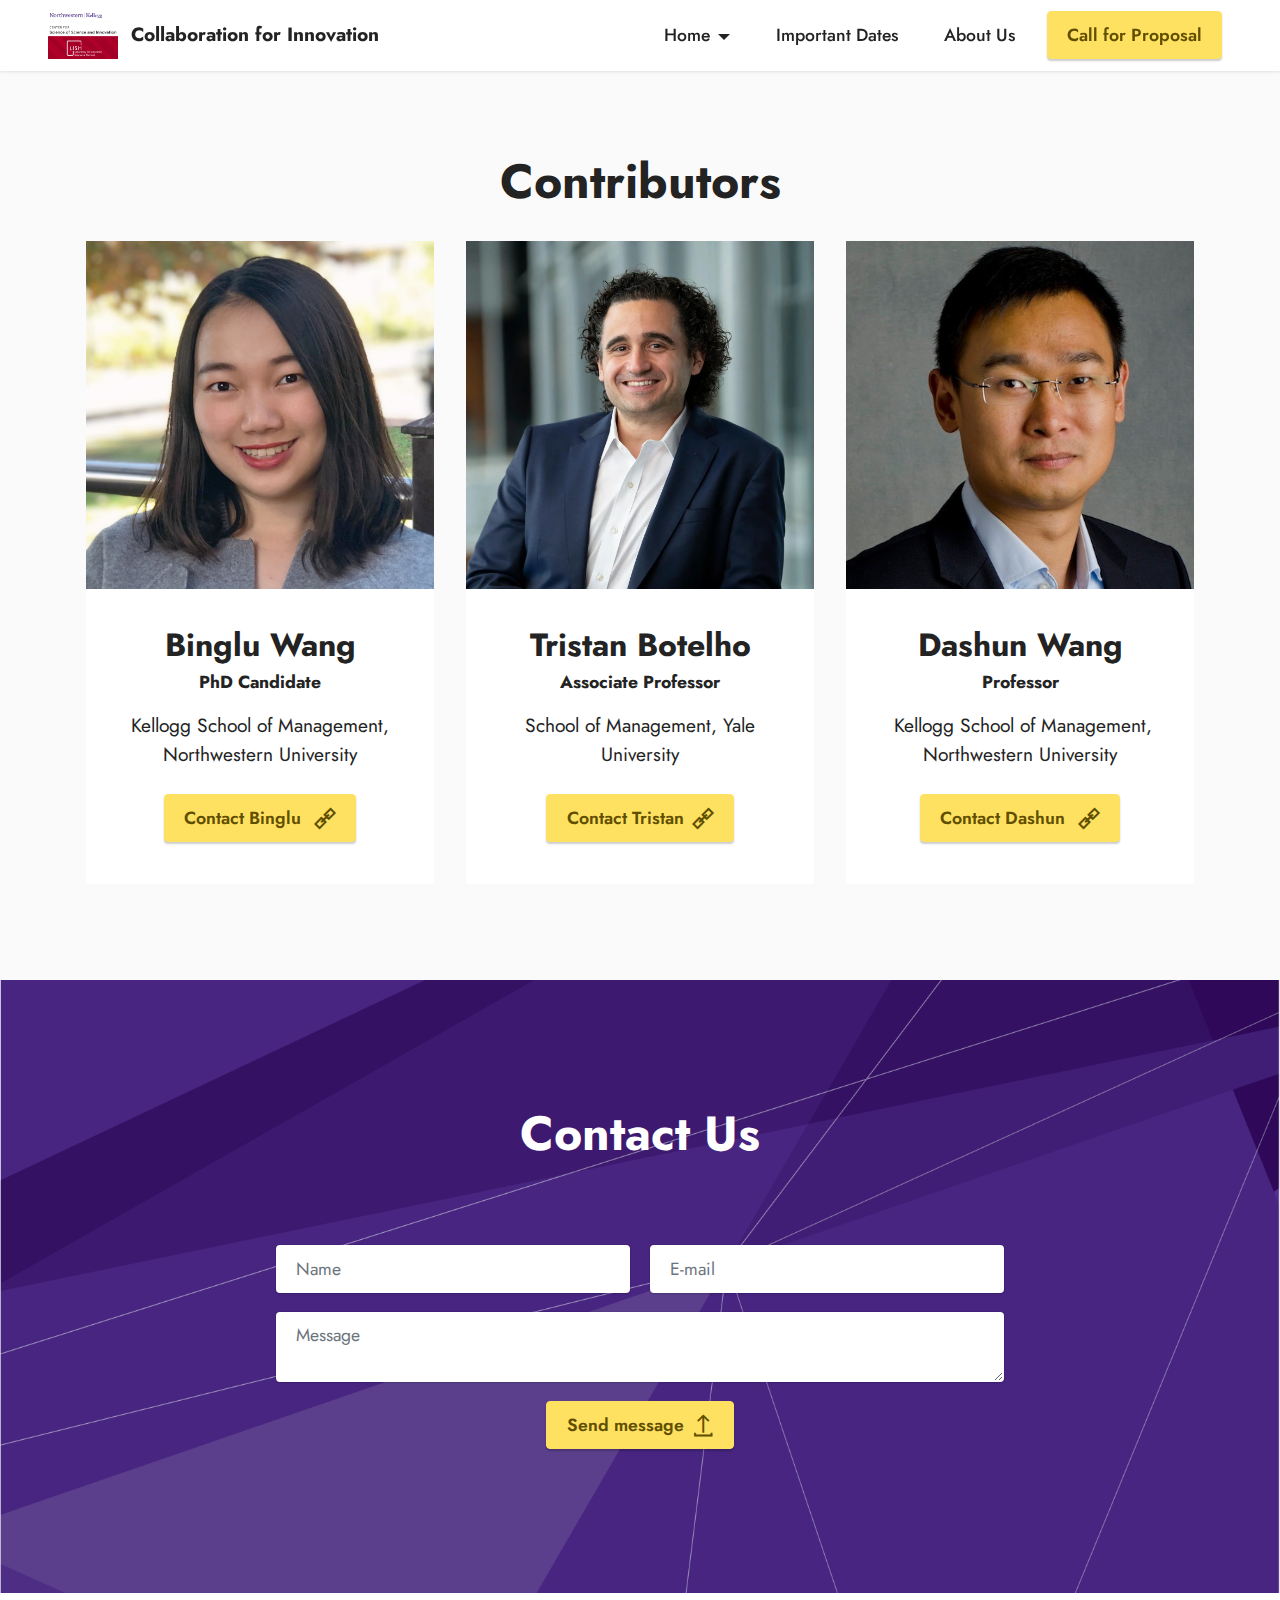
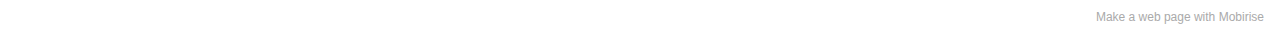
==== commit 5e59c11d: "Add files via upload" ====
--- a/about-us.html
+++ b/about-us.html
@@ -36,7 +36,7 @@
         <div class="container-fluid">
             <div class="navbar-brand">
                 <span class="navbar-logo">
-                    <a href="https://mobiri.se">
+                    <a href="index.html">
                         <img src="assets/images/a192a496-a3c7-452c-8744-3ee07c7727b5.png" alt="Mobirise" style="height: 3rem;">
                     </a>
                 </span>
@@ -51,7 +51,7 @@
                 </div>
             </button>
             <div class="collapse navbar-collapse" id="navbarSupportedContent">
-                <ul class="navbar-nav nav-dropdown" data-app-modern-menu="true"><li class="nav-item"><a class="nav-link link text-black text-primary display-4" href="important-dates.html">
+                <ul class="navbar-nav nav-dropdown" data-app-modern-menu="true"><li class="nav-item dropdown"><a class="nav-link link dropdown-toggle text-black display-4" href="#" data-toggle="dropdown-submenu" aria-expanded="false">Home</a><div class="dropdown-menu"><a class="dropdown-item text-black text-primary display-4" href="index.html#header6-0" aria-expanded="true">Home<br></a><a class="dropdown-item text-black text-primary display-4" href="index.html#content5-n" aria-expanded="true">Introduction<br></a><a class="dropdown-item text-black text-primary display-4" href="index.html#content17-6" aria-expanded="true">FAQ</a></div></li><li class="nav-item"><a class="nav-link link text-black text-primary display-4" href="important-dates.html">
                             Important Dates</a></li>
                     <li class="nav-item"><a class="nav-link link text-black text-primary display-4" href="about-us.html">About Us</a>
                     </li></ul>
@@ -140,7 +140,7 @@
         </div>
         <div class="row justify-content-center mt-4">
             <div class="col-lg-8 mx-auto mbr-form" data-form-type="formoid">
-                <form action="https://mobirise.eu/" method="POST" class="mbr-form form-with-styler" data-form-title="Form Name"><input type="hidden" name="email" data-form-email="true" value="kpJr7bATNs/pTnfiSLLug54b9kspSmUV73ki/yf59IOdaoMj2is+nvwCNd4YEeCrp6kJ9jCgdcTSS6qX8JruE2IB+7jsBFWHZDF2iXm9hGoOJiWMYjoKpvJuXTMIxbUZ">
+                <form action="https://mobirise.eu/" method="POST" class="mbr-form form-with-styler" data-form-title="Form Name"><input type="hidden" name="email" data-form-email="true" value="lFw5tLDclXtXlzgzi6CbQpllZLiirliW8IlO+KoOsZlnCTUYZAWCp9BVhFTGIjpXRmYqyva0zlKpipKkGvVIxzehNNo8Ki7ROOBMkL3o6ZbkQYUnmwYiVZTwcmKcjAyD">
                     <div class="">
                         <div hidden="hidden" data-form-alert="" class="alert alert-success col-12">Thanks! we'll get back to you soon!</div>
                         <div hidden="hidden" data-form-alert-danger="" class="alert alert-danger col-12">Oops...! some
@@ -163,7 +163,7 @@
             </div>
         </div>
     </div>
-</section><section style="background-color: #fff; font-family: -apple-system, BlinkMacSystemFont, 'Segoe UI', 'Roboto', 'Helvetica Neue', Arial, sans-serif; color:#aaa; font-size:12px; padding: 0; align-items: center; display: flex;"><a href="https://mobirise.site/a" style="flex: 1 1; height: 3rem; padding-left: 1rem;"></a><p style="flex: 0 0 auto; margin:0; padding-right:1rem;">How to set up a site - <a href="https://mobirise.site/x" style="color:#aaa;">See here</a></p></section><script src="assets/web/assets/jquery/jquery.min.js"></script>  <script src="assets/popper/popper.min.js"></script>  <script src="assets/tether/tether.min.js"></script>  <script src="assets/bootstrap/js/bootstrap.min.js"></script>  <script src="assets/smoothscroll/smooth-scroll.js"></script>  <script src="assets/dropdown/js/nav-dropdown.js"></script>  <script src="assets/dropdown/js/navbar-dropdown.js"></script>  <script src="assets/touchswipe/jquery.touch-swipe.min.js"></script>  <script src="assets/formstyler/jquery.formstyler.js"></script>  <script src="assets/formstyler/jquery.formstyler.min.js"></script>  <script src="assets/datepicker/jquery.datetimepicker.full.js"></script>  <script src="assets/theme/js/script.js"></script>  <script src="assets/formoid/formoid.min.js"></script>  
+</section><section style="background-color: #fff; font-family: -apple-system, BlinkMacSystemFont, 'Segoe UI', 'Roboto', 'Helvetica Neue', Arial, sans-serif; color:#aaa; font-size:12px; padding: 0; align-items: center; display: flex;"><a href="https://mobirise.site/y" style="flex: 1 1; height: 3rem; padding-left: 1rem;"></a><p style="flex: 0 0 auto; margin:0; padding-right:1rem;">Make a web page with <a href="https://mobirise.site/z" style="color:#aaa;">Mobirise</a></p></section><script src="assets/web/assets/jquery/jquery.min.js"></script>  <script src="assets/popper/popper.min.js"></script>  <script src="assets/tether/tether.min.js"></script>  <script src="assets/bootstrap/js/bootstrap.min.js"></script>  <script src="assets/smoothscroll/smooth-scroll.js"></script>  <script src="assets/dropdown/js/nav-dropdown.js"></script>  <script src="assets/dropdown/js/navbar-dropdown.js"></script>  <script src="assets/touchswipe/jquery.touch-swipe.min.js"></script>  <script src="assets/formstyler/jquery.formstyler.js"></script>  <script src="assets/formstyler/jquery.formstyler.min.js"></script>  <script src="assets/datepicker/jquery.datetimepicker.full.js"></script>  <script src="assets/theme/js/script.js"></script>  <script src="assets/formoid/formoid.min.js"></script>  
   
   
 </body>
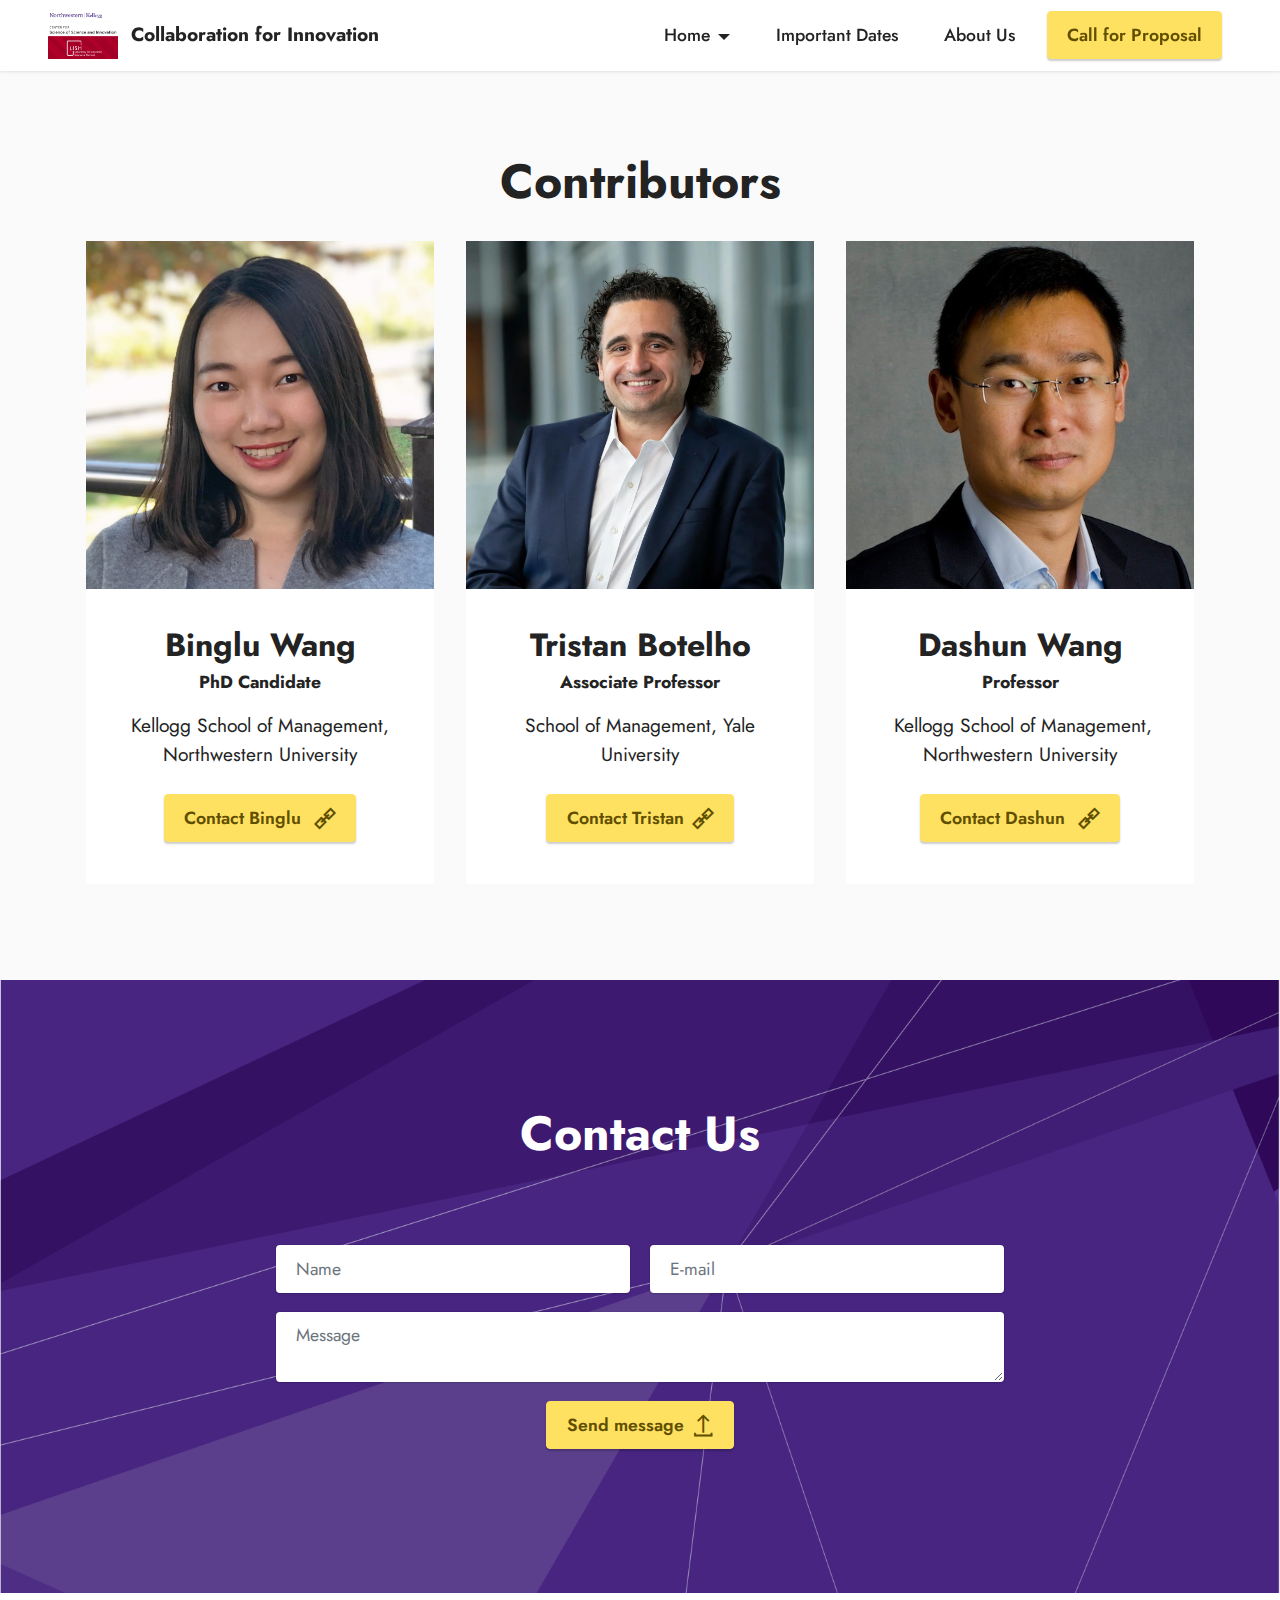
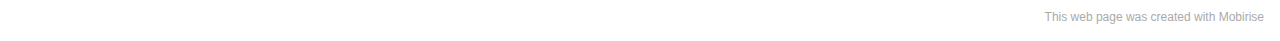
==== commit 7ff19dae: "Add files via upload" ====
--- a/about-us.html
+++ b/about-us.html
@@ -40,7 +40,7 @@
                         <img src="assets/images/a192a496-a3c7-452c-8744-3ee07c7727b5.png" alt="Mobirise" style="height: 3rem;">
                     </a>
                 </span>
-                <span class="navbar-caption-wrap"><a class="navbar-caption text-black display-7" href="https://mobiri.se">Collaboration for Innovation</a></span>
+                <span class="navbar-caption-wrap"><a class="navbar-caption text-black text-primary display-7" href="index.html">Collaboration for Innovation</a></span>
             </div>
             <button class="navbar-toggler" type="button" data-toggle="collapse" data-target="#navbarSupportedContent" aria-controls="navbarNavAltMarkup" aria-expanded="false" aria-label="Toggle navigation">
                 <div class="hamburger">
@@ -51,12 +51,12 @@
                 </div>
             </button>
             <div class="collapse navbar-collapse" id="navbarSupportedContent">
-                <ul class="navbar-nav nav-dropdown" data-app-modern-menu="true"><li class="nav-item dropdown"><a class="nav-link link dropdown-toggle text-black display-4" href="#" data-toggle="dropdown-submenu" aria-expanded="false">Home</a><div class="dropdown-menu"><a class="dropdown-item text-black text-primary display-4" href="index.html#header6-0" aria-expanded="true">Home<br></a><a class="dropdown-item text-black text-primary display-4" href="index.html#content5-n" aria-expanded="true">Introduction<br></a><a class="dropdown-item text-black text-primary display-4" href="index.html#content17-6" aria-expanded="true">FAQ</a></div></li><li class="nav-item"><a class="nav-link link text-black text-primary display-4" href="important-dates.html">
+                <ul class="navbar-nav nav-dropdown" data-app-modern-menu="true"><li class="nav-item dropdown open"><a class="nav-link link dropdown-toggle text-black display-4" href="#" data-toggle="dropdown-submenu" aria-expanded="true">Home</a><div class="dropdown-menu"><a class="dropdown-item text-black text-primary display-4" href="index.html#header6-0" aria-expanded="true">Home<br></a><a class="dropdown-item text-black display-4" href="#" aria-expanded="true">Introduction<br></a><a class="dropdown-item text-black display-4" href="#" aria-expanded="true">FAQ</a></div></li><li class="nav-item"><a class="nav-link link text-black display-4" href="page2.html">
                             Important Dates</a></li>
-                    <li class="nav-item"><a class="nav-link link text-black text-primary display-4" href="about-us.html">About Us</a>
+                    <li class="nav-item"><a class="nav-link link text-black display-4" href="page3.html">About Us</a>
                     </li></ul>
                 
-                <div class="navbar-buttons mbr-section-btn"><a class="btn btn-warning display-4" href="call-for proposal.html">
+                <div class="navbar-buttons mbr-section-btn"><a class="btn btn-warning display-4" href="page1.html">
                         Call for Proposal</a></div>
             </div>
         </div>
@@ -140,7 +140,7 @@
         </div>
         <div class="row justify-content-center mt-4">
             <div class="col-lg-8 mx-auto mbr-form" data-form-type="formoid">
-                <form action="https://mobirise.eu/" method="POST" class="mbr-form form-with-styler" data-form-title="Form Name"><input type="hidden" name="email" data-form-email="true" value="lFw5tLDclXtXlzgzi6CbQpllZLiirliW8IlO+KoOsZlnCTUYZAWCp9BVhFTGIjpXRmYqyva0zlKpipKkGvVIxzehNNo8Ki7ROOBMkL3o6ZbkQYUnmwYiVZTwcmKcjAyD">
+                <form action="https://mobirise.eu/" method="POST" class="mbr-form form-with-styler" data-form-title="Form Name"><input type="hidden" name="email" data-form-email="true" value="A35yRka7sQORpXj98zjhgbbjPc6uaNzv6/EOb6Cf6u7pw/aUtBXbxs9tnSnO7e5L7OpB4p8DL2RtrzG+/ChFZeeeO8bbFBUV7GZgNv6fNkmMA4BxIzuVEYCIKGfwKS04">
                     <div class="">
                         <div hidden="hidden" data-form-alert="" class="alert alert-success col-12">Thanks! we'll get back to you soon!</div>
                         <div hidden="hidden" data-form-alert-danger="" class="alert alert-danger col-12">Oops...! some
@@ -163,7 +163,7 @@
             </div>
         </div>
     </div>
-</section><section style="background-color: #fff; font-family: -apple-system, BlinkMacSystemFont, 'Segoe UI', 'Roboto', 'Helvetica Neue', Arial, sans-serif; color:#aaa; font-size:12px; padding: 0; align-items: center; display: flex;"><a href="https://mobirise.site/y" style="flex: 1 1; height: 3rem; padding-left: 1rem;"></a><p style="flex: 0 0 auto; margin:0; padding-right:1rem;">Make a web page with <a href="https://mobirise.site/z" style="color:#aaa;">Mobirise</a></p></section><script src="assets/web/assets/jquery/jquery.min.js"></script>  <script src="assets/popper/popper.min.js"></script>  <script src="assets/tether/tether.min.js"></script>  <script src="assets/bootstrap/js/bootstrap.min.js"></script>  <script src="assets/smoothscroll/smooth-scroll.js"></script>  <script src="assets/dropdown/js/nav-dropdown.js"></script>  <script src="assets/dropdown/js/navbar-dropdown.js"></script>  <script src="assets/touchswipe/jquery.touch-swipe.min.js"></script>  <script src="assets/formstyler/jquery.formstyler.js"></script>  <script src="assets/formstyler/jquery.formstyler.min.js"></script>  <script src="assets/datepicker/jquery.datetimepicker.full.js"></script>  <script src="assets/theme/js/script.js"></script>  <script src="assets/formoid/formoid.min.js"></script>  
+</section><section style="background-color: #fff; font-family: -apple-system, BlinkMacSystemFont, 'Segoe UI', 'Roboto', 'Helvetica Neue', Arial, sans-serif; color:#aaa; font-size:12px; padding: 0; align-items: center; display: flex;"><a href="https://mobirise.site/j" style="flex: 1 1; height: 3rem; padding-left: 1rem;"></a><p style="flex: 0 0 auto; margin:0; padding-right:1rem;">This <a href="https://mobirise.site/e" style="color:#aaa;">web page</a> was created with Mobirise</p></section><script src="assets/web/assets/jquery/jquery.min.js"></script>  <script src="assets/popper/popper.min.js"></script>  <script src="assets/tether/tether.min.js"></script>  <script src="assets/bootstrap/js/bootstrap.min.js"></script>  <script src="assets/smoothscroll/smooth-scroll.js"></script>  <script src="assets/dropdown/js/nav-dropdown.js"></script>  <script src="assets/dropdown/js/navbar-dropdown.js"></script>  <script src="assets/touchswipe/jquery.touch-swipe.min.js"></script>  <script src="assets/formstyler/jquery.formstyler.js"></script>  <script src="assets/formstyler/jquery.formstyler.min.js"></script>  <script src="assets/datepicker/jquery.datetimepicker.full.js"></script>  <script src="assets/theme/js/script.js"></script>  <script src="assets/formoid/formoid.min.js"></script>  
   
   
 </body>
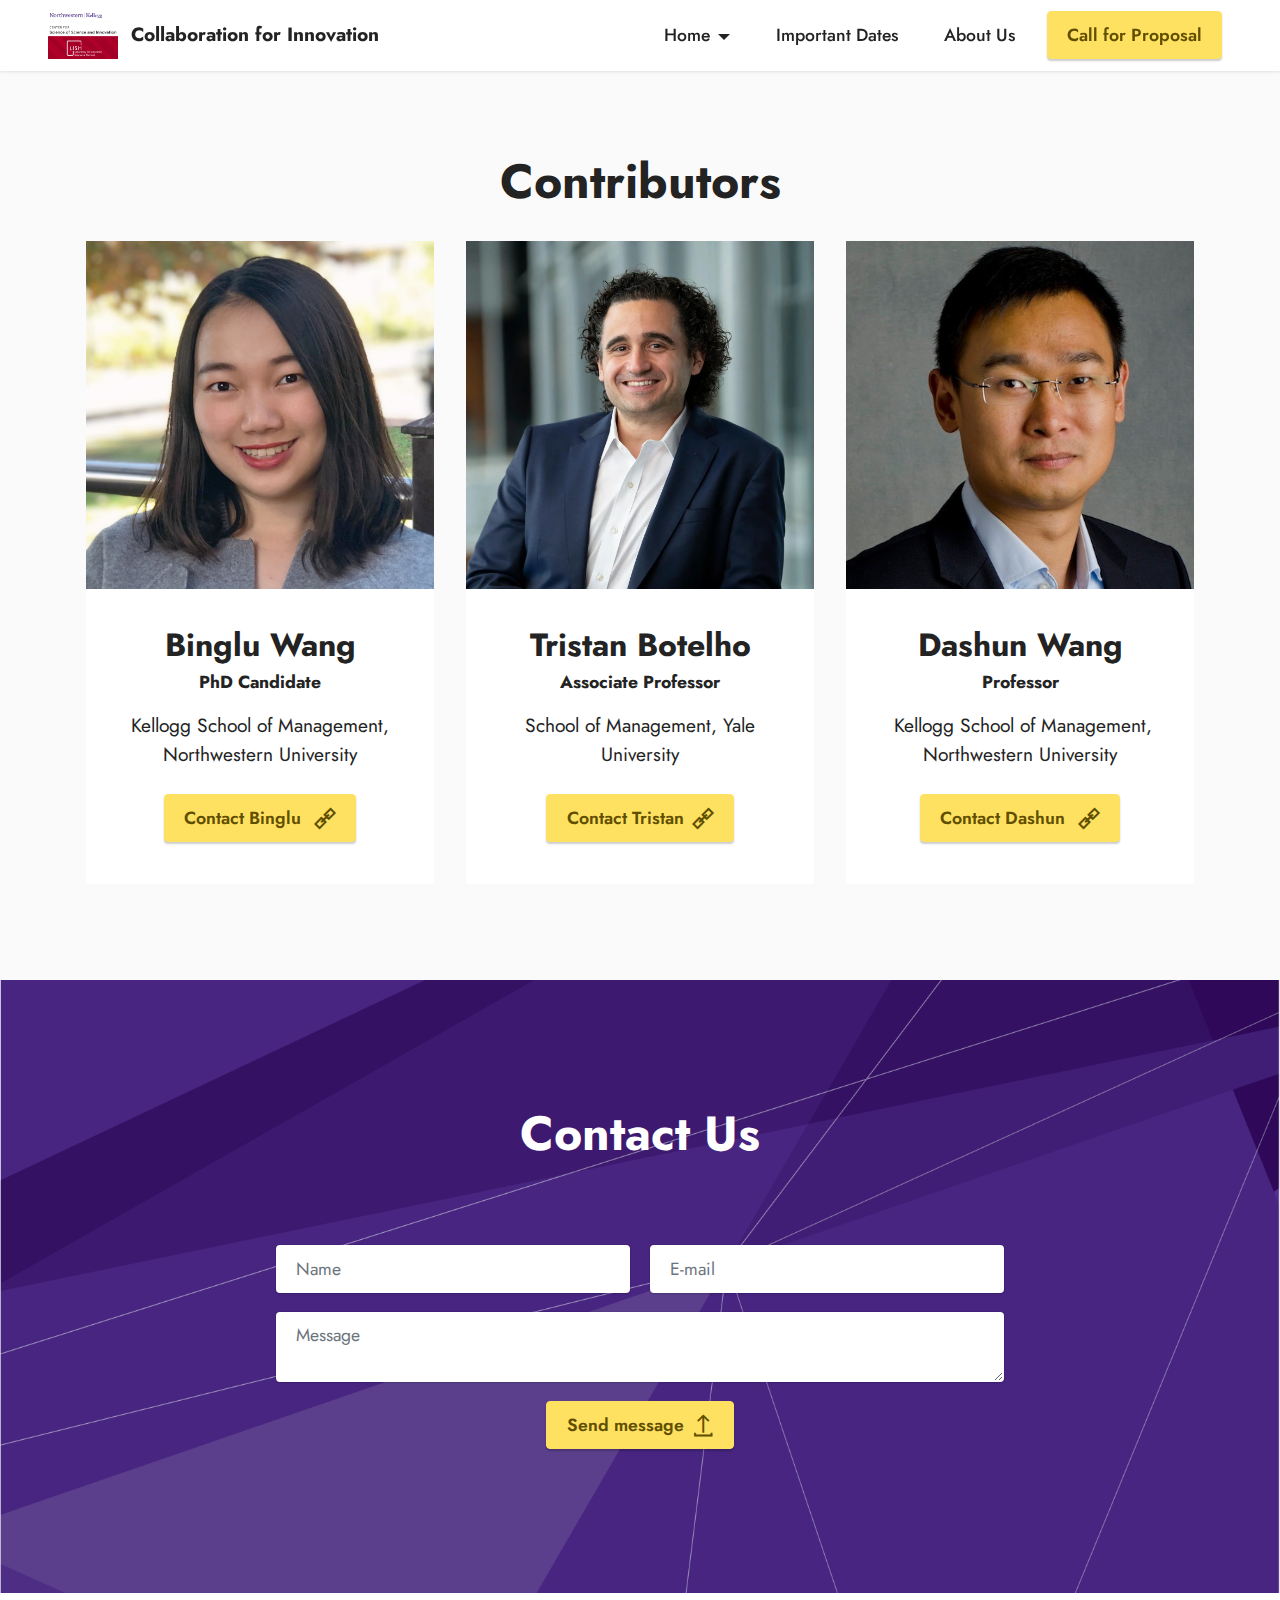
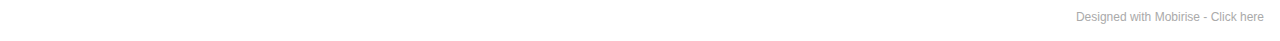
==== commit 6f81fab7: "Add files via upload" ====
--- a/about-us.html
+++ b/about-us.html
@@ -40,7 +40,7 @@
                         <img src="assets/images/a192a496-a3c7-452c-8744-3ee07c7727b5.png" alt="Mobirise" style="height: 3rem;">
                     </a>
                 </span>
-                <span class="navbar-caption-wrap"><a class="navbar-caption text-black text-primary display-7" href="index.html">Collaboration for Innovation</a></span>
+                <span class="navbar-caption-wrap"><a class="navbar-caption text-black display-7" href="https://mobiri.se">Collaboration for Innovation</a></span>
             </div>
             <button class="navbar-toggler" type="button" data-toggle="collapse" data-target="#navbarSupportedContent" aria-controls="navbarNavAltMarkup" aria-expanded="false" aria-label="Toggle navigation">
                 <div class="hamburger">
@@ -51,9 +51,9 @@
                 </div>
             </button>
             <div class="collapse navbar-collapse" id="navbarSupportedContent">
-                <ul class="navbar-nav nav-dropdown" data-app-modern-menu="true"><li class="nav-item dropdown open"><a class="nav-link link dropdown-toggle text-black display-4" href="#" data-toggle="dropdown-submenu" aria-expanded="true">Home</a><div class="dropdown-menu"><a class="dropdown-item text-black text-primary display-4" href="index.html#header6-0" aria-expanded="true">Home<br></a><a class="dropdown-item text-black display-4" href="#" aria-expanded="true">Introduction<br></a><a class="dropdown-item text-black display-4" href="#" aria-expanded="true">FAQ</a></div></li><li class="nav-item"><a class="nav-link link text-black display-4" href="page2.html">
+                <ul class="navbar-nav nav-dropdown" data-app-modern-menu="true"><li class="nav-item dropdown"><a class="nav-link link dropdown-toggle text-black display-4" href="#" data-toggle="dropdown-submenu" aria-expanded="false">Home</a><div class="dropdown-menu"><a class="dropdown-item text-black text-primary display-4" href="index.html#header6-0" aria-expanded="true">Home<br></a><a class="dropdown-item text-black text-primary display-4" href="index.html#content5-n" aria-expanded="true">Introduction<br></a><a class="dropdown-item text-black text-primary display-4" href="index.html#content17-6" aria-expanded="true">FAQ</a></div></li><li class="nav-item"><a class="nav-link link text-black text-primary display-4" href="important-dates.html">
                             Important Dates</a></li>
-                    <li class="nav-item"><a class="nav-link link text-black display-4" href="page3.html">About Us</a>
+                    <li class="nav-item"><a class="nav-link link text-black text-primary display-4" href="about-us.html">About Us</a>
                     </li></ul>
                 
                 <div class="navbar-buttons mbr-section-btn"><a class="btn btn-warning display-4" href="page1.html">
@@ -140,7 +140,7 @@
         </div>
         <div class="row justify-content-center mt-4">
             <div class="col-lg-8 mx-auto mbr-form" data-form-type="formoid">
-                <form action="https://mobirise.eu/" method="POST" class="mbr-form form-with-styler" data-form-title="Form Name"><input type="hidden" name="email" data-form-email="true" value="A35yRka7sQORpXj98zjhgbbjPc6uaNzv6/EOb6Cf6u7pw/aUtBXbxs9tnSnO7e5L7OpB4p8DL2RtrzG+/ChFZeeeO8bbFBUV7GZgNv6fNkmMA4BxIzuVEYCIKGfwKS04">
+                <form action="https://mobirise.eu/" method="POST" class="mbr-form form-with-styler" data-form-title="Form Name"><input type="hidden" name="email" data-form-email="true" value="G3NUvz/uKCW/mrLPdAZ2jJv1cpAMdjuFfk/W1I2qwNyhvlrQdnAf1vC/ro9M3WP6mvM45v7GBCdVn4TbRPpWuni6jwJfriXcBybVPDrRqTBVtuhj/ZmIsJD5bN+bdnLs">
                     <div class="">
                         <div hidden="hidden" data-form-alert="" class="alert alert-success col-12">Thanks! we'll get back to you soon!</div>
                         <div hidden="hidden" data-form-alert-danger="" class="alert alert-danger col-12">Oops...! some
@@ -163,7 +163,7 @@
             </div>
         </div>
     </div>
-</section><section style="background-color: #fff; font-family: -apple-system, BlinkMacSystemFont, 'Segoe UI', 'Roboto', 'Helvetica Neue', Arial, sans-serif; color:#aaa; font-size:12px; padding: 0; align-items: center; display: flex;"><a href="https://mobirise.site/j" style="flex: 1 1; height: 3rem; padding-left: 1rem;"></a><p style="flex: 0 0 auto; margin:0; padding-right:1rem;">This <a href="https://mobirise.site/e" style="color:#aaa;">web page</a> was created with Mobirise</p></section><script src="assets/web/assets/jquery/jquery.min.js"></script>  <script src="assets/popper/popper.min.js"></script>  <script src="assets/tether/tether.min.js"></script>  <script src="assets/bootstrap/js/bootstrap.min.js"></script>  <script src="assets/smoothscroll/smooth-scroll.js"></script>  <script src="assets/dropdown/js/nav-dropdown.js"></script>  <script src="assets/dropdown/js/navbar-dropdown.js"></script>  <script src="assets/touchswipe/jquery.touch-swipe.min.js"></script>  <script src="assets/formstyler/jquery.formstyler.js"></script>  <script src="assets/formstyler/jquery.formstyler.min.js"></script>  <script src="assets/datepicker/jquery.datetimepicker.full.js"></script>  <script src="assets/theme/js/script.js"></script>  <script src="assets/formoid/formoid.min.js"></script>  
+</section><section style="background-color: #fff; font-family: -apple-system, BlinkMacSystemFont, 'Segoe UI', 'Roboto', 'Helvetica Neue', Arial, sans-serif; color:#aaa; font-size:12px; padding: 0; align-items: center; display: flex;"><a href="https://mobirise.site/l" style="flex: 1 1; height: 3rem; padding-left: 1rem;"></a><p style="flex: 0 0 auto; margin:0; padding-right:1rem;">Designed with Mobirise - <a href="https://mobirise.site/m" style="color:#aaa;">Click here</a></p></section><script src="assets/web/assets/jquery/jquery.min.js"></script>  <script src="assets/popper/popper.min.js"></script>  <script src="assets/tether/tether.min.js"></script>  <script src="assets/bootstrap/js/bootstrap.min.js"></script>  <script src="assets/smoothscroll/smooth-scroll.js"></script>  <script src="assets/dropdown/js/nav-dropdown.js"></script>  <script src="assets/dropdown/js/navbar-dropdown.js"></script>  <script src="assets/touchswipe/jquery.touch-swipe.min.js"></script>  <script src="assets/formstyler/jquery.formstyler.js"></script>  <script src="assets/formstyler/jquery.formstyler.min.js"></script>  <script src="assets/datepicker/jquery.datetimepicker.full.js"></script>  <script src="assets/theme/js/script.js"></script>  <script src="assets/formoid/formoid.min.js"></script>  
   
   
 </body>
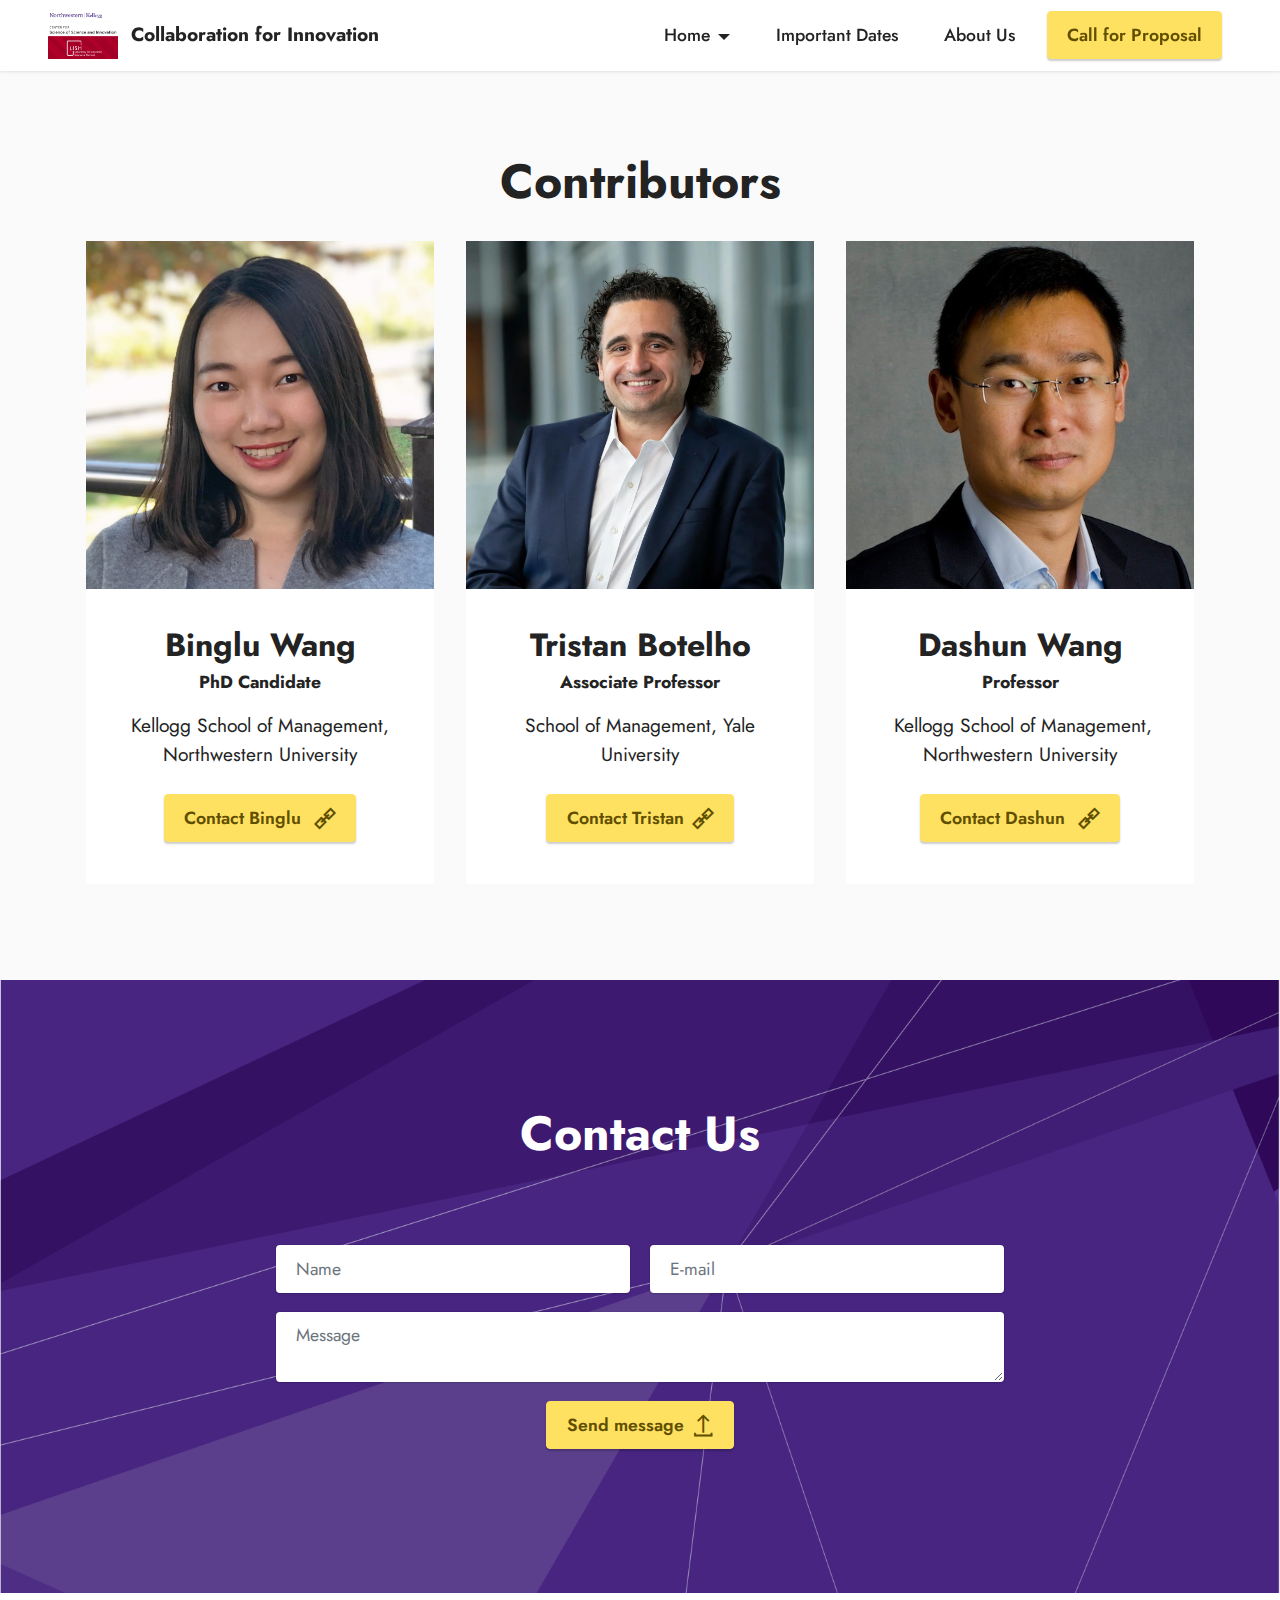
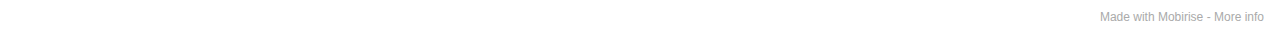
==== commit 5d25bd49: "Add files via upload" ====
--- a/about-us.html
+++ b/about-us.html
@@ -37,10 +37,10 @@
             <div class="navbar-brand">
                 <span class="navbar-logo">
                     <a href="index.html">
-                        <img src="assets/images/a192a496-a3c7-452c-8744-3ee07c7727b5.png" alt="Mobirise" style="height: 3rem;">
+                        <img src="assets/images/a192a496-a3c7-452c-8744-3ee07c7727b5.png" alt="logo" style="height: 3rem;">
                     </a>
                 </span>
-                <span class="navbar-caption-wrap"><a class="navbar-caption text-black display-7" href="https://mobiri.se">Collaboration for Innovation</a></span>
+                <span class="navbar-caption-wrap"><a class="navbar-caption text-black text-primary display-7" href="index.html">Collaboration for Innovation</a></span>
             </div>
             <button class="navbar-toggler" type="button" data-toggle="collapse" data-target="#navbarSupportedContent" aria-controls="navbarNavAltMarkup" aria-expanded="false" aria-label="Toggle navigation">
                 <div class="hamburger">
@@ -56,7 +56,7 @@
                     <li class="nav-item"><a class="nav-link link text-black text-primary display-4" href="about-us.html">About Us</a>
                     </li></ul>
                 
-                <div class="navbar-buttons mbr-section-btn"><a class="btn btn-warning display-4" href="page1.html">
+                <div class="navbar-buttons mbr-section-btn"><a class="btn btn-warning display-4" href="call-for proposal.html">
                         Call for Proposal</a></div>
             </div>
         </div>
@@ -140,7 +140,7 @@
         </div>
         <div class="row justify-content-center mt-4">
             <div class="col-lg-8 mx-auto mbr-form" data-form-type="formoid">
-                <form action="https://mobirise.eu/" method="POST" class="mbr-form form-with-styler" data-form-title="Form Name"><input type="hidden" name="email" data-form-email="true" value="G3NUvz/uKCW/mrLPdAZ2jJv1cpAMdjuFfk/W1I2qwNyhvlrQdnAf1vC/ro9M3WP6mvM45v7GBCdVn4TbRPpWuni6jwJfriXcBybVPDrRqTBVtuhj/ZmIsJD5bN+bdnLs">
+                <form action="https://mobirise.eu/" method="POST" class="mbr-form form-with-styler" data-form-title="Form Name"><input type="hidden" name="email" data-form-email="true" value="zCPys0iuDauMCZ1OAvqKjIlFc8rvVQjWdWcJPQeI/N3zgnd/2E87A3LWnPb9AV1Jsrz1Yjg2iEcXZQyX8PZHPhOKeYHaddbg6RsoM4K2Yz9fjMHiBKE7eT1exxMjIBGY">
                     <div class="">
                         <div hidden="hidden" data-form-alert="" class="alert alert-success col-12">Thanks! we'll get back to you soon!</div>
                         <div hidden="hidden" data-form-alert-danger="" class="alert alert-danger col-12">Oops...! some
@@ -163,7 +163,7 @@
             </div>
         </div>
     </div>
-</section><section style="background-color: #fff; font-family: -apple-system, BlinkMacSystemFont, 'Segoe UI', 'Roboto', 'Helvetica Neue', Arial, sans-serif; color:#aaa; font-size:12px; padding: 0; align-items: center; display: flex;"><a href="https://mobirise.site/l" style="flex: 1 1; height: 3rem; padding-left: 1rem;"></a><p style="flex: 0 0 auto; margin:0; padding-right:1rem;">Designed with Mobirise - <a href="https://mobirise.site/m" style="color:#aaa;">Click here</a></p></section><script src="assets/web/assets/jquery/jquery.min.js"></script>  <script src="assets/popper/popper.min.js"></script>  <script src="assets/tether/tether.min.js"></script>  <script src="assets/bootstrap/js/bootstrap.min.js"></script>  <script src="assets/smoothscroll/smooth-scroll.js"></script>  <script src="assets/dropdown/js/nav-dropdown.js"></script>  <script src="assets/dropdown/js/navbar-dropdown.js"></script>  <script src="assets/touchswipe/jquery.touch-swipe.min.js"></script>  <script src="assets/formstyler/jquery.formstyler.js"></script>  <script src="assets/formstyler/jquery.formstyler.min.js"></script>  <script src="assets/datepicker/jquery.datetimepicker.full.js"></script>  <script src="assets/theme/js/script.js"></script>  <script src="assets/formoid/formoid.min.js"></script>  
+</section><section style="background-color: #fff; font-family: -apple-system, BlinkMacSystemFont, 'Segoe UI', 'Roboto', 'Helvetica Neue', Arial, sans-serif; color:#aaa; font-size:12px; padding: 0; align-items: center; display: flex;"><a href="https://mobirise.site/n" style="flex: 1 1; height: 3rem; padding-left: 1rem;"></a><p style="flex: 0 0 auto; margin:0; padding-right:1rem;">Made with Mobirise - <a href="https://mobirise.site/l" style="color:#aaa;">More info</a></p></section><script src="assets/web/assets/jquery/jquery.min.js"></script>  <script src="assets/popper/popper.min.js"></script>  <script src="assets/tether/tether.min.js"></script>  <script src="assets/bootstrap/js/bootstrap.min.js"></script>  <script src="assets/smoothscroll/smooth-scroll.js"></script>  <script src="assets/dropdown/js/nav-dropdown.js"></script>  <script src="assets/dropdown/js/navbar-dropdown.js"></script>  <script src="assets/touchswipe/jquery.touch-swipe.min.js"></script>  <script src="assets/formstyler/jquery.formstyler.js"></script>  <script src="assets/formstyler/jquery.formstyler.min.js"></script>  <script src="assets/datepicker/jquery.datetimepicker.full.js"></script>  <script src="assets/theme/js/script.js"></script>  <script src="assets/formoid/formoid.min.js"></script>  
   
   
 </body>
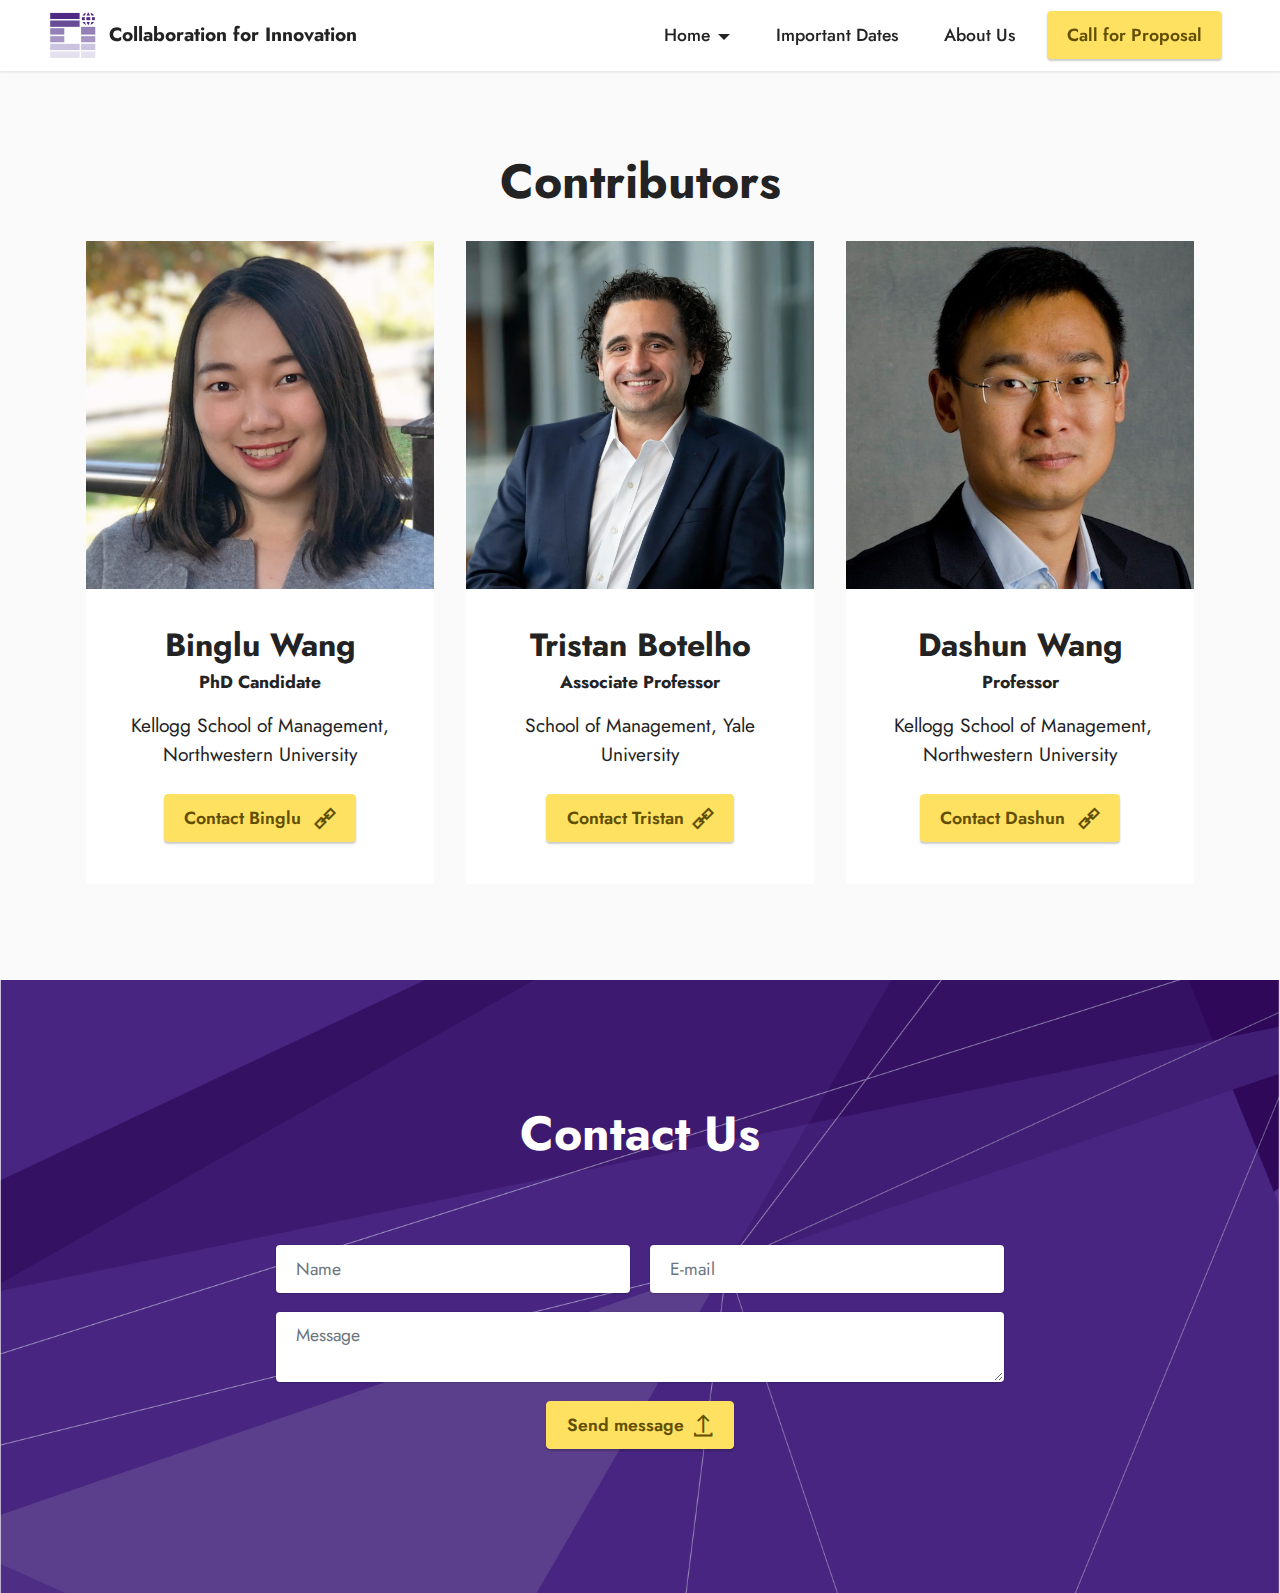
==== commit 79a7280d: "Add files via upload" ====
--- a/about-us.html
+++ b/about-us.html
@@ -6,7 +6,7 @@
   <meta http-equiv="X-UA-Compatible" content="IE=edge">
   <meta name="generator" content="Mobirise v5.2.0, mobirise.com">
   <meta name="viewport" content="width=device-width, initial-scale=1, minimum-scale=1">
-  <link rel="shortcut icon" href="assets/images/a192a496-a3c7-452c-8744-3ee07c7727b5.png" type="image/x-icon">
+  <link rel="shortcut icon" href="assets/images/2-1.png" type="image/x-icon">
   <meta name="description" content="">
   
   
@@ -37,7 +37,7 @@
             <div class="navbar-brand">
                 <span class="navbar-logo">
                     <a href="index.html">
-                        <img src="assets/images/a192a496-a3c7-452c-8744-3ee07c7727b5.png" alt="logo" style="height: 3rem;">
+                        <img src="assets/images/2-1.png" alt="logo" style="height: 3rem;">
                     </a>
                 </span>
                 <span class="navbar-caption-wrap"><a class="navbar-caption text-black text-primary display-7" href="index.html">Collaboration for Innovation</a></span>
@@ -140,7 +140,7 @@
         </div>
         <div class="row justify-content-center mt-4">
             <div class="col-lg-8 mx-auto mbr-form" data-form-type="formoid">
-                <form action="https://mobirise.eu/" method="POST" class="mbr-form form-with-styler" data-form-title="Form Name"><input type="hidden" name="email" data-form-email="true" value="zCPys0iuDauMCZ1OAvqKjIlFc8rvVQjWdWcJPQeI/N3zgnd/2E87A3LWnPb9AV1Jsrz1Yjg2iEcXZQyX8PZHPhOKeYHaddbg6RsoM4K2Yz9fjMHiBKE7eT1exxMjIBGY">
+                <form action="https://mobirise.eu/" method="POST" class="mbr-form form-with-styler" data-form-title="Form Name"><input type="hidden" name="email" data-form-email="true" value="DYMefyT60ppvAtZfItKLkzuFK6iUkcFA6PTitIUHF8zialy4r1SHZWaKRTHIyFY5okfAdA5eSMQkKDQGpnYwtMr5F0gWA83aIVHEhEvDj4PNL3GOza+JF2v2NCcMACuF">
                     <div class="">
                         <div hidden="hidden" data-form-alert="" class="alert alert-success col-12">Thanks! we'll get back to you soon!</div>
                         <div hidden="hidden" data-form-alert-danger="" class="alert alert-danger col-12">Oops...! some
@@ -163,8 +163,7 @@
             </div>
         </div>
     </div>
-</section><section style="background-color: #fff; font-family: -apple-system, BlinkMacSystemFont, 'Segoe UI', 'Roboto', 'Helvetica Neue', Arial, sans-serif; color:#aaa; font-size:12px; padding: 0; align-items: center; display: flex;"><a href="https://mobirise.site/n" style="flex: 1 1; height: 3rem; padding-left: 1rem;"></a><p style="flex: 0 0 auto; margin:0; padding-right:1rem;">Made with Mobirise - <a href="https://mobirise.site/l" style="color:#aaa;">More info</a></p></section><script src="assets/web/assets/jquery/jquery.min.js"></script>  <script src="assets/popper/popper.min.js"></script>  <script src="assets/tether/tether.min.js"></script>  <script src="assets/bootstrap/js/bootstrap.min.js"></script>  <script src="assets/smoothscroll/smooth-scroll.js"></script>  <script src="assets/dropdown/js/nav-dropdown.js"></script>  <script src="assets/dropdown/js/navbar-dropdown.js"></script>  <script src="assets/touchswipe/jquery.touch-swipe.min.js"></script>  <script src="assets/formstyler/jquery.formstyler.js"></script>  <script src="assets/formstyler/jquery.formstyler.min.js"></script>  <script src="assets/datepicker/jquery.datetimepicker.full.js"></script>  <script src="assets/theme/js/script.js"></script>  <script src="assets/formoid/formoid.min.js"></script>  
-  
+
   
 </body>
 </html>--- a/assets/mobirise/css/mbr-additional.css
+++ b/assets/mobirise/css/mbr-additional.css
@@ -1043,6 +1043,11 @@
 .cid-toNdgxkL8Z {
   background-image: url("../../../assets/images/kellogg-brandpattern.png");
 }
+.cid-tuLLHgzlUM {
+  padding-top: 8rem;
+  padding-bottom: 5rem;
+  background-color: #ffffff;
+}
 .cid-toNIlhVeh1 {
   padding-top: 6rem;
   padding-bottom: 6rem;
@@ -1095,7 +1100,7 @@
   text-align: center;
 }
 .cid-toNHRHp1ph {
-  padding-top: 6rem;
+  padding-top: 0rem;
   padding-bottom: 6rem;
   background-color: #ffffff;
 }
--- a/assets/mobirise/css/mbr-additional.css
+++ b/assets/mobirise/css/mbr-additional.css
@@ -1043,6 +1043,11 @@
 .cid-toNdgxkL8Z {
   background-image: url("../../../assets/images/kellogg-brandpattern.png");
 }
+.cid-tuLLHgzlUM {
+  padding-top: 8rem;
+  padding-bottom: 5rem;
+  background-color: #ffffff;
+}
 .cid-toNIlhVeh1 {
   padding-top: 6rem;
   padding-bottom: 6rem;
@@ -1095,7 +1100,7 @@
   text-align: center;
 }
 .cid-toNHRHp1ph {
-  padding-top: 6rem;
+  padding-top: 0rem;
   padding-bottom: 6rem;
   background-color: #ffffff;
 }
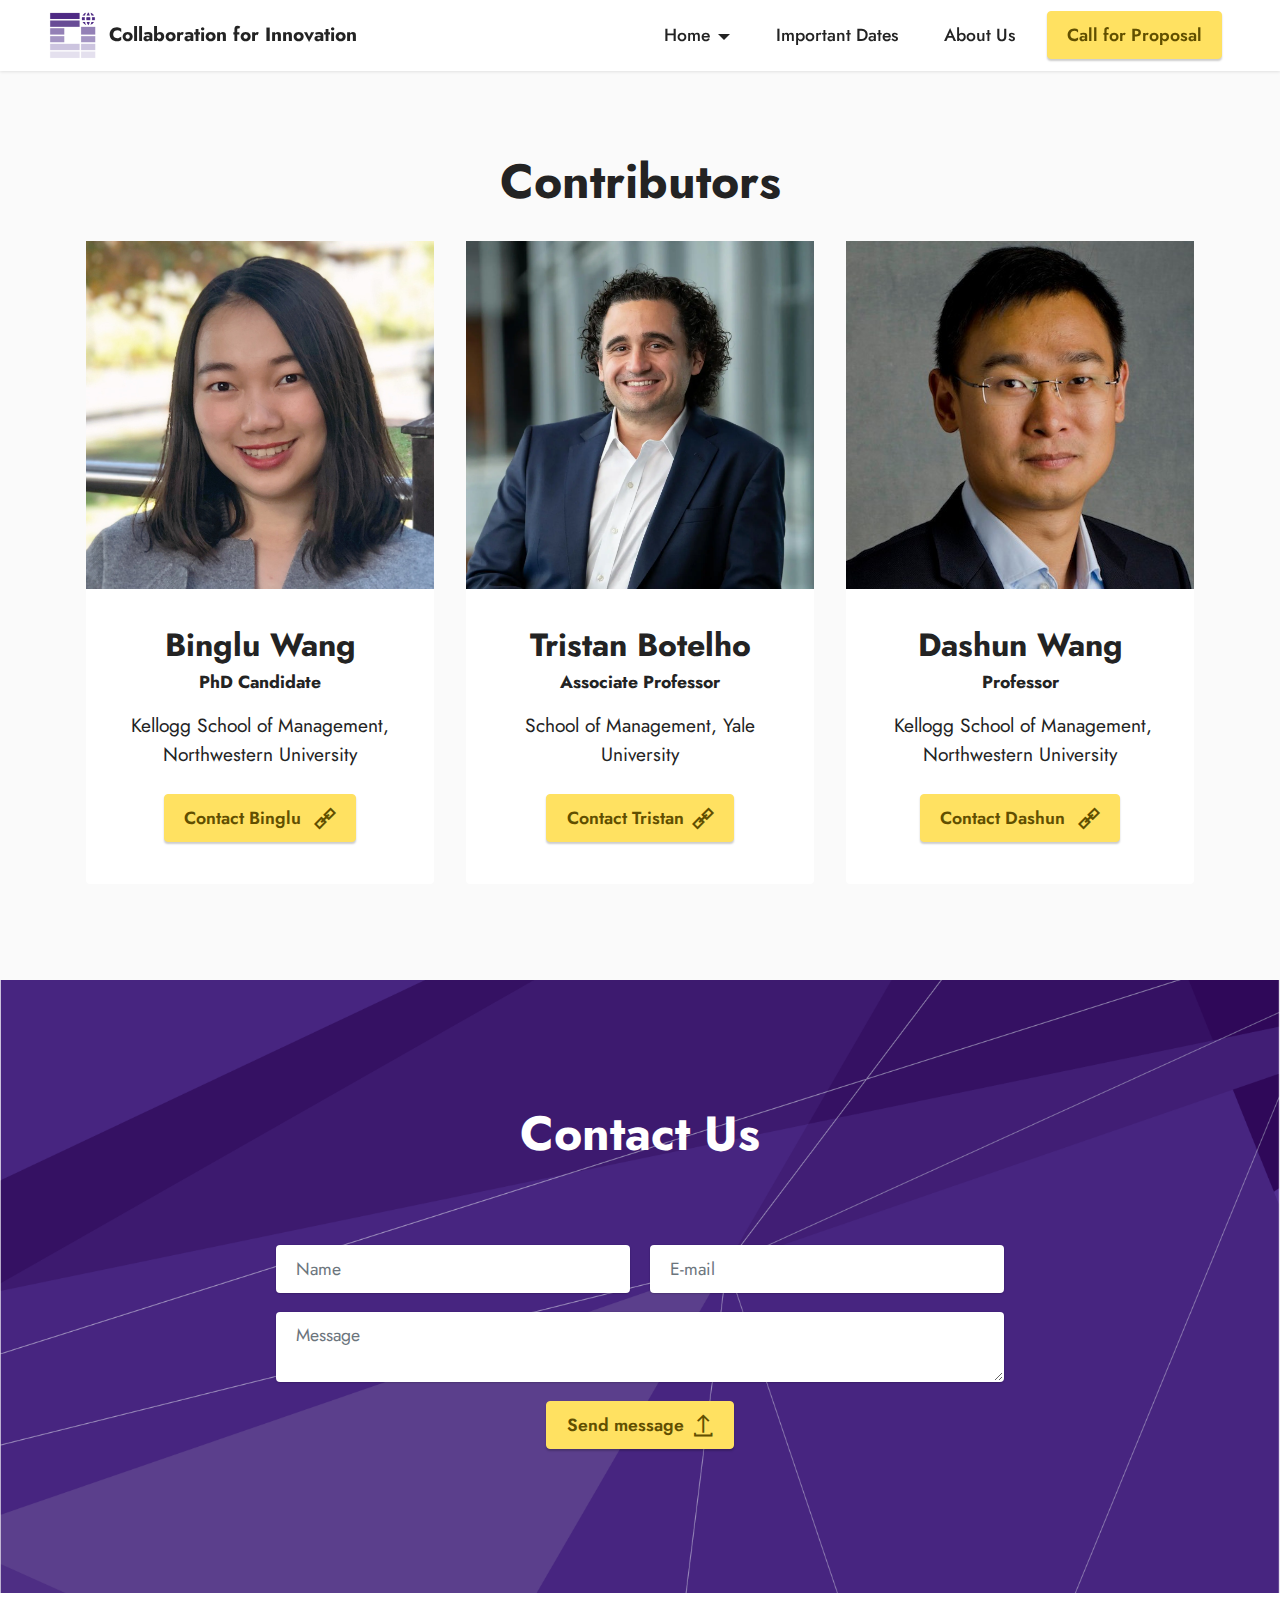
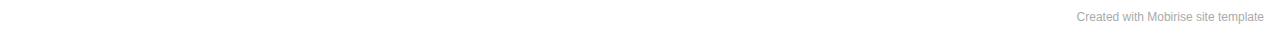
==== commit d7cc63a5: "Add files via upload" ====
--- a/about-us.html
+++ b/about-us.html
@@ -51,7 +51,7 @@
                 </div>
             </button>
             <div class="collapse navbar-collapse" id="navbarSupportedContent">
-                <ul class="navbar-nav nav-dropdown" data-app-modern-menu="true"><li class="nav-item dropdown"><a class="nav-link link dropdown-toggle text-black display-4" href="#" data-toggle="dropdown-submenu" aria-expanded="false">Home</a><div class="dropdown-menu"><a class="dropdown-item text-black text-primary display-4" href="index.html#header6-0" aria-expanded="true">Home<br></a><a class="dropdown-item text-black text-primary display-4" href="index.html#content5-n" aria-expanded="true">Introduction<br></a><a class="dropdown-item text-black text-primary display-4" href="index.html#content17-6" aria-expanded="true">FAQ</a></div></li><li class="nav-item"><a class="nav-link link text-black text-primary display-4" href="important-dates.html">
+                <ul class="navbar-nav nav-dropdown" data-app-modern-menu="true"><li class="nav-item dropdown open"><a class="nav-link link dropdown-toggle text-black display-4" href="#" data-toggle="dropdown-submenu" aria-expanded="true">Home</a><div class="dropdown-menu"><a class="dropdown-item text-black text-primary display-4" href="index.html#header6-0" aria-expanded="true">Home<br></a><a class="dropdown-item text-black text-primary display-4" href="index.html#content5-n" aria-expanded="true">Introduction<br></a><a class="dropdown-item text-black text-primary display-4" href="index.html#content17-6" aria-expanded="true">FAQ</a></div></li><li class="nav-item"><a class="nav-link link text-black text-primary display-4" href="important-dates.html">
                             Important Dates</a></li>
                     <li class="nav-item"><a class="nav-link link text-black text-primary display-4" href="about-us.html">About Us</a>
                     </li></ul>
@@ -140,7 +140,7 @@
         </div>
         <div class="row justify-content-center mt-4">
             <div class="col-lg-8 mx-auto mbr-form" data-form-type="formoid">
-                <form action="https://mobirise.eu/" method="POST" class="mbr-form form-with-styler" data-form-title="Form Name"><input type="hidden" name="email" data-form-email="true" value="DYMefyT60ppvAtZfItKLkzuFK6iUkcFA6PTitIUHF8zialy4r1SHZWaKRTHIyFY5okfAdA5eSMQkKDQGpnYwtMr5F0gWA83aIVHEhEvDj4PNL3GOza+JF2v2NCcMACuF">
+                <form action="https://mobirise.eu/" method="POST" class="mbr-form form-with-styler" data-form-title="Form Name"><input type="hidden" name="email" data-form-email="true" value="K6pICL1DbSNHC5Vz2h3mdLRupx2Lm2VezUy4cRextB2dsLOW01s9Nbsb6oKDB8nf6liieKBb+Ni9cwnnySO9Q5EymJ+Vtnq2TaS2sO7PePaTprgjykFcoZE+9RyUGePx">
                     <div class="">
                         <div hidden="hidden" data-form-alert="" class="alert alert-success col-12">Thanks! we'll get back to you soon!</div>
                         <div hidden="hidden" data-form-alert-danger="" class="alert alert-danger col-12">Oops...! some
@@ -163,7 +163,8 @@
             </div>
         </div>
     </div>
-
+</section><section style="background-color: #fff; font-family: -apple-system, BlinkMacSystemFont, 'Segoe UI', 'Roboto', 'Helvetica Neue', Arial, sans-serif; color:#aaa; font-size:12px; padding: 0; align-items: center; display: flex;"><a href="https://mobirise.site/l" style="flex: 1 1; height: 3rem; padding-left: 1rem;"></a><p style="flex: 0 0 auto; margin:0; padding-right:1rem;">Created with Mobirise <a href="https://mobirise.site/u" style="color:#aaa;">site</a> template</p></section><script src="assets/web/assets/jquery/jquery.min.js"></script>  <script src="assets/popper/popper.min.js"></script>  <script src="assets/tether/tether.min.js"></script>  <script src="assets/bootstrap/js/bootstrap.min.js"></script>  <script src="assets/smoothscroll/smooth-scroll.js"></script>  <script src="assets/dropdown/js/nav-dropdown.js"></script>  <script src="assets/dropdown/js/navbar-dropdown.js"></script>  <script src="assets/touchswipe/jquery.touch-swipe.min.js"></script>  <script src="assets/formstyler/jquery.formstyler.js"></script>  <script src="assets/formstyler/jquery.formstyler.min.js"></script>  <script src="assets/datepicker/jquery.datetimepicker.full.js"></script>  <script src="assets/theme/js/script.js"></script>  <script src="assets/formoid/formoid.min.js"></script>  
+  
   
 </body>
 </html>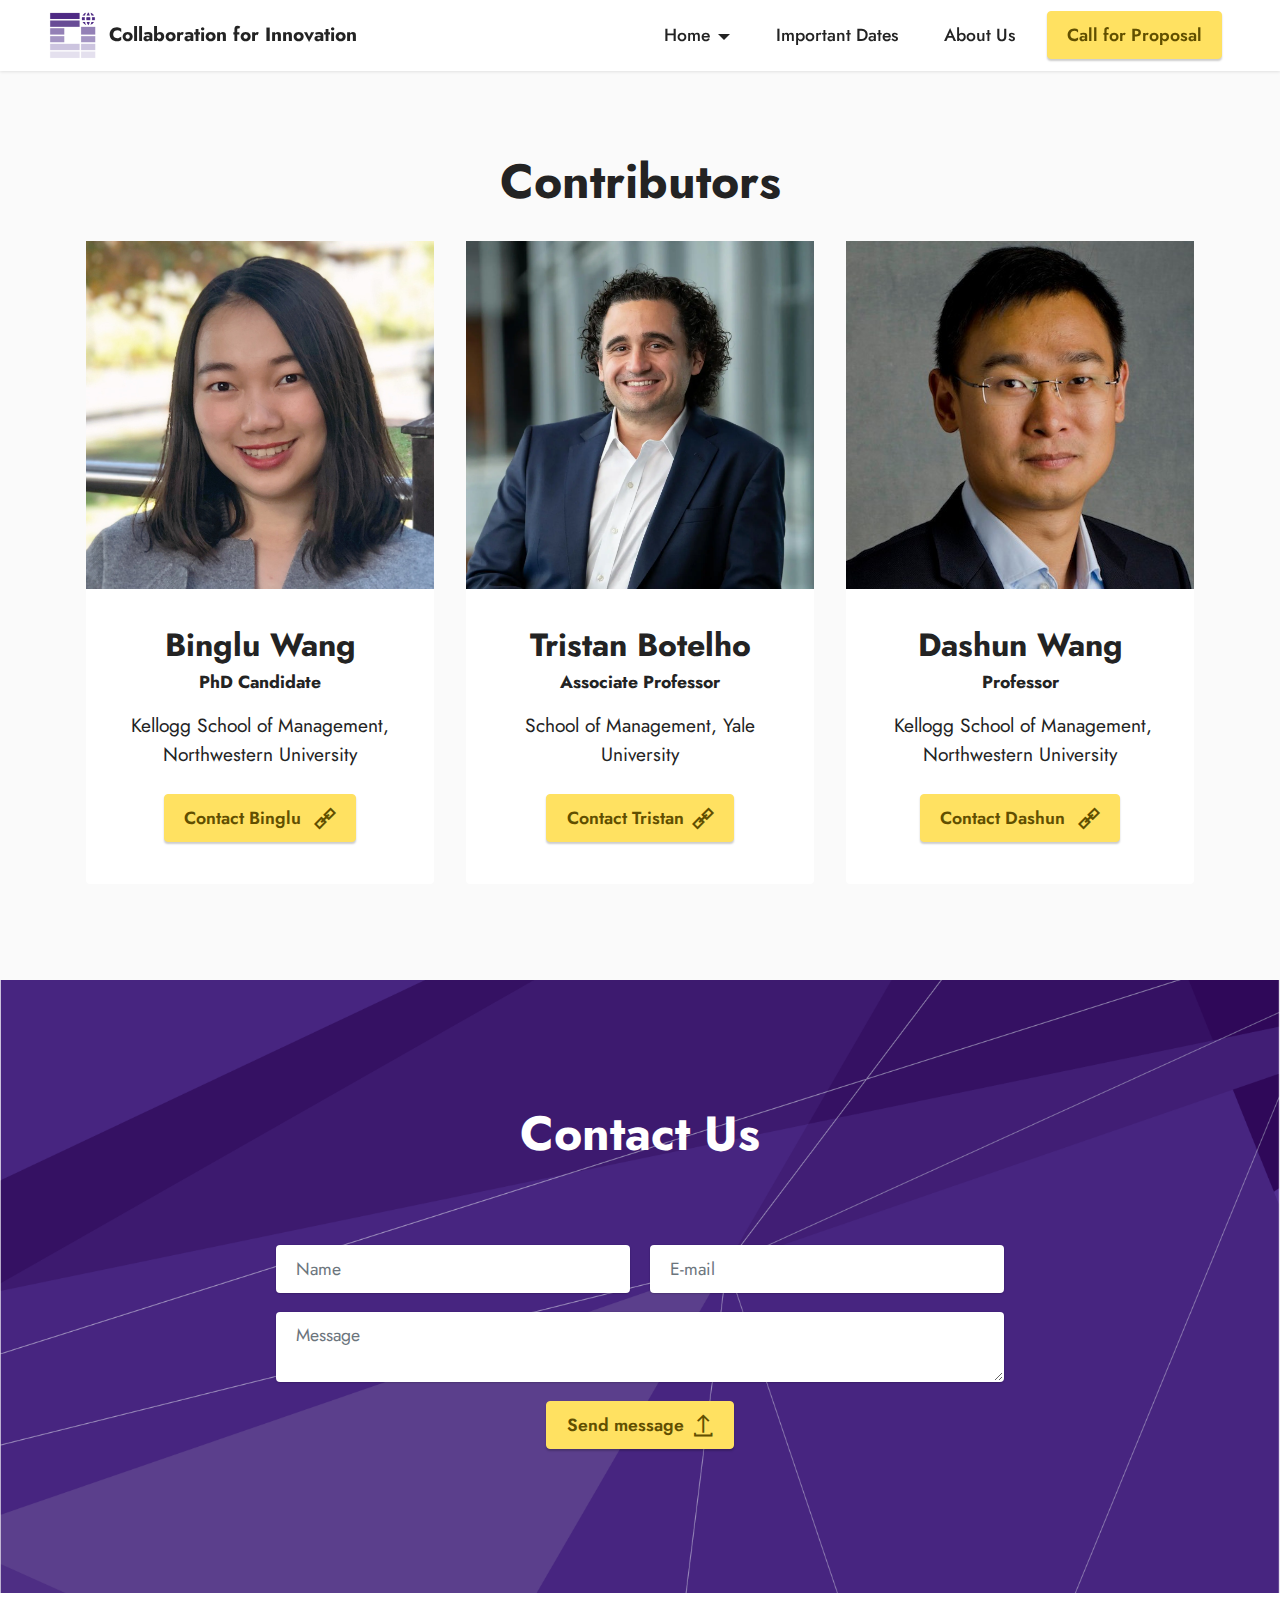
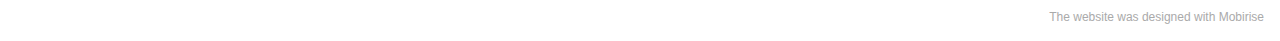
==== commit 6c39f821: "Add files via upload" ====
--- a/about-us.html
+++ b/about-us.html
@@ -140,7 +140,7 @@
         </div>
         <div class="row justify-content-center mt-4">
             <div class="col-lg-8 mx-auto mbr-form" data-form-type="formoid">
-                <form action="https://mobirise.eu/" method="POST" class="mbr-form form-with-styler" data-form-title="Form Name"><input type="hidden" name="email" data-form-email="true" value="K6pICL1DbSNHC5Vz2h3mdLRupx2Lm2VezUy4cRextB2dsLOW01s9Nbsb6oKDB8nf6liieKBb+Ni9cwnnySO9Q5EymJ+Vtnq2TaS2sO7PePaTprgjykFcoZE+9RyUGePx">
+                <form action="https://mobirise.eu/" method="POST" class="mbr-form form-with-styler" data-form-title="Form Name"><input type="hidden" name="email" data-form-email="true" value="CPpKnHIr+nMfqbnppYWOspG+1ldLAiEpSgR8aEb+Pk8BXzVdRUZGNz9RsS6bt7OjXjuI95qczbVKZ9azYWfrBxdn+3DH7AlMAVawuhBWsP8ApVEXkwJz9Wzo0sS6tOpn">
                     <div class="">
                         <div hidden="hidden" data-form-alert="" class="alert alert-success col-12">Thanks! we'll get back to you soon!</div>
                         <div hidden="hidden" data-form-alert-danger="" class="alert alert-danger col-12">Oops...! some
@@ -163,7 +163,7 @@
             </div>
         </div>
     </div>
-</section><section style="background-color: #fff; font-family: -apple-system, BlinkMacSystemFont, 'Segoe UI', 'Roboto', 'Helvetica Neue', Arial, sans-serif; color:#aaa; font-size:12px; padding: 0; align-items: center; display: flex;"><a href="https://mobirise.site/l" style="flex: 1 1; height: 3rem; padding-left: 1rem;"></a><p style="flex: 0 0 auto; margin:0; padding-right:1rem;">Created with Mobirise <a href="https://mobirise.site/u" style="color:#aaa;">site</a> template</p></section><script src="assets/web/assets/jquery/jquery.min.js"></script>  <script src="assets/popper/popper.min.js"></script>  <script src="assets/tether/tether.min.js"></script>  <script src="assets/bootstrap/js/bootstrap.min.js"></script>  <script src="assets/smoothscroll/smooth-scroll.js"></script>  <script src="assets/dropdown/js/nav-dropdown.js"></script>  <script src="assets/dropdown/js/navbar-dropdown.js"></script>  <script src="assets/touchswipe/jquery.touch-swipe.min.js"></script>  <script src="assets/formstyler/jquery.formstyler.js"></script>  <script src="assets/formstyler/jquery.formstyler.min.js"></script>  <script src="assets/datepicker/jquery.datetimepicker.full.js"></script>  <script src="assets/theme/js/script.js"></script>  <script src="assets/formoid/formoid.min.js"></script>  
+</section><section style="background-color: #fff; font-family: -apple-system, BlinkMacSystemFont, 'Segoe UI', 'Roboto', 'Helvetica Neue', Arial, sans-serif; color:#aaa; font-size:12px; padding: 0; align-items: center; display: flex;"><a href="https://mobirise.site/i" style="flex: 1 1; height: 3rem; padding-left: 1rem;"></a><p style="flex: 0 0 auto; margin:0; padding-right:1rem;">The <a href="https://mobirise.site/e" style="color:#aaa;">website</a> was designed with Mobirise</p></section><script src="assets/web/assets/jquery/jquery.min.js"></script>  <script src="assets/popper/popper.min.js"></script>  <script src="assets/tether/tether.min.js"></script>  <script src="assets/bootstrap/js/bootstrap.min.js"></script>  <script src="assets/smoothscroll/smooth-scroll.js"></script>  <script src="assets/dropdown/js/nav-dropdown.js"></script>  <script src="assets/dropdown/js/navbar-dropdown.js"></script>  <script src="assets/touchswipe/jquery.touch-swipe.min.js"></script>  <script src="assets/formstyler/jquery.formstyler.js"></script>  <script src="assets/formstyler/jquery.formstyler.min.js"></script>  <script src="assets/datepicker/jquery.datetimepicker.full.js"></script>  <script src="assets/theme/js/script.js"></script>  <script src="assets/formoid/formoid.min.js"></script>  
   
   
 </body>
